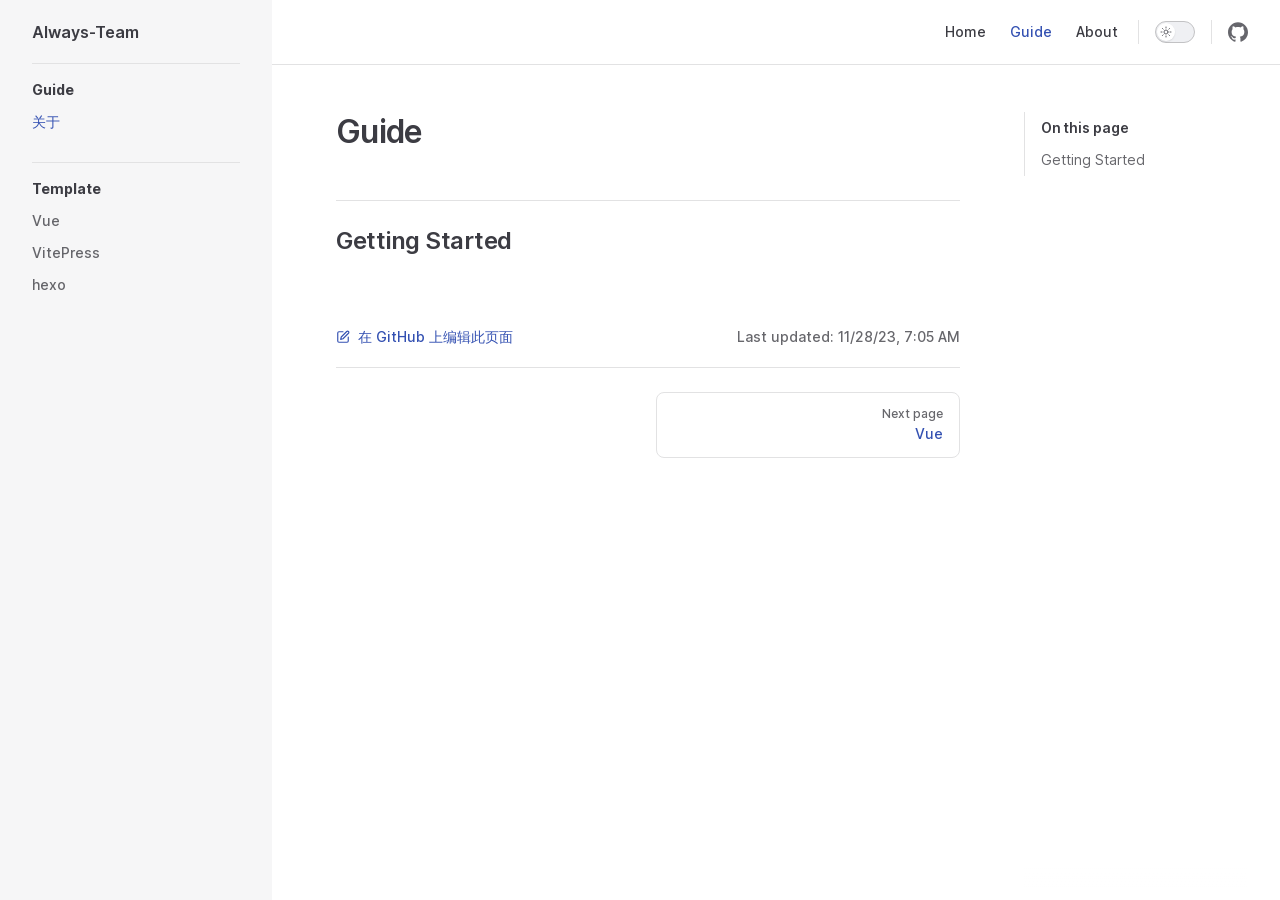
==== guide/index.html @ ba326d42 "Deploy to GitHub pages" ====
<!DOCTYPE html>
<html lang="zh-CN" dir="ltr">
  <head>
    <meta charset="utf-8">
    <meta name="viewport" content="width=device-width,initial-scale=1">
    <title>Guide | Always-Team</title>
    <meta name="description" content="Always-Team description">
    <meta name="generator" content="VitePress v1.0.0-rc.44">
    <link rel="preload stylesheet" href="/assets/style.GY7LoYjt.css" as="style">
    
    <script type="module" src="/assets/app.iBEdOZyK.js"></script>
    <link rel="preload" href="/assets/inter-roman-latin.bvIUbFQP.woff2" as="font" type="font/woff2" crossorigin="">
    <link rel="modulepreload" href="/assets/chunks/framework.UTeGReHk.js">
    <link rel="modulepreload" href="/assets/chunks/theme.dtdamm7W.js">
    <link rel="modulepreload" href="/assets/guide_index.md.kZVDVhXp.lean.js">
    <script id="check-dark-mode">(()=>{const e=localStorage.getItem("vitepress-theme-appearance")||"auto",a=window.matchMedia("(prefers-color-scheme: dark)").matches;(!e||e==="auto"?a:e==="dark")&&document.documentElement.classList.add("dark")})();</script>
    <script id="check-mac-os">document.documentElement.classList.toggle("mac",/Mac|iPhone|iPod|iPad/i.test(navigator.platform));</script>
  </head>
  <body>
    <div id="app"><div class="Layout" data-v-d8b57b2d><!--[--><!--]--><!--[--><span tabindex="-1" data-v-c8291ffa></span><a href="#VPContent" class="VPSkipLink visually-hidden" data-v-c8291ffa> Skip to content </a><!--]--><!----><header class="VPNav" data-v-d8b57b2d data-v-7ad780c2><div class="VPNavBar has-sidebar" data-v-7ad780c2 data-v-3efcd581><div class="wrapper" data-v-3efcd581><div class="container" data-v-3efcd581><div class="title" data-v-3efcd581><div class="VPNavBarTitle has-sidebar" data-v-3efcd581 data-v-0ad69264><a class="title" href="/" data-v-0ad69264><!--[--><!--]--><!----><span data-v-0ad69264>Always-Team</span><!--[--><!--]--></a></div></div><div class="content" data-v-3efcd581><div class="content-body" data-v-3efcd581><!--[--><!--]--><div class="VPNavBarSearch search" data-v-3efcd581><!----></div><nav aria-labelledby="main-nav-aria-label" class="VPNavBarMenu menu" data-v-3efcd581 data-v-f732b5d0><span id="main-nav-aria-label" class="visually-hidden" data-v-f732b5d0>Main Navigation</span><!--[--><!--[--><a class="VPLink link VPNavBarMenuLink" href="/" tabindex="0" data-v-f732b5d0 data-v-cb318fec><!--[--><span data-v-cb318fec>Home</span><!--]--></a><!--]--><!--[--><a class="VPLink link VPNavBarMenuLink active" href="/guide/" tabindex="0" data-v-f732b5d0 data-v-cb318fec><!--[--><span data-v-cb318fec>Guide</span><!--]--></a><!--]--><!--[--><a class="VPLink link VPNavBarMenuLink" href="/about" tabindex="0" data-v-f732b5d0 data-v-cb318fec><!--[--><span data-v-cb318fec>About</span><!--]--></a><!--]--><!--]--></nav><!----><div class="VPNavBarAppearance appearance" data-v-3efcd581 data-v-283b26e9><button class="VPSwitch VPSwitchAppearance" type="button" role="switch" title="Switch to dark theme" aria-checked="false" data-v-283b26e9 data-v-7df97737 data-v-b4ccac88><span class="check" data-v-b4ccac88><span class="icon" data-v-b4ccac88><!--[--><span class="vpi-sun sun" data-v-7df97737></span><span class="vpi-moon moon" data-v-7df97737></span><!--]--></span></span></button></div><div class="VPSocialLinks VPNavBarSocialLinks social-links" data-v-3efcd581 data-v-ef6192dc data-v-e71e869c><!--[--><a class="VPSocialLink no-icon" href="https://github.com/Always-Team" aria-label="github" target="_blank" rel="noopener" data-v-e71e869c data-v-358b6670><span class="vpi-social-github" /></a><!--]--></div><div class="VPFlyout VPNavBarExtra extra" data-v-3efcd581 data-v-8e87c032 data-v-af5898d3><button type="button" class="button" aria-haspopup="true" aria-expanded="false" aria-label="extra navigation" data-v-af5898d3><span class="vpi-more-horizontal icon" data-v-af5898d3></span></button><div class="menu" data-v-af5898d3><div class="VPMenu" data-v-af5898d3 data-v-e42ed9b3><!----><!--[--><!--[--><!----><div class="group" data-v-8e87c032><div class="item appearance" data-v-8e87c032><p class="label" data-v-8e87c032>Appearance</p><div class="appearance-action" data-v-8e87c032><button class="VPSwitch VPSwitchAppearance" type="button" role="switch" title="Switch to dark theme" aria-checked="false" data-v-8e87c032 data-v-7df97737 data-v-b4ccac88><span class="check" data-v-b4ccac88><span class="icon" data-v-b4ccac88><!--[--><span class="vpi-sun sun" data-v-7df97737></span><span class="vpi-moon moon" data-v-7df97737></span><!--]--></span></span></button></div></div></div><div class="group" data-v-8e87c032><div class="item social-links" data-v-8e87c032><div class="VPSocialLinks social-links-list" data-v-8e87c032 data-v-e71e869c><!--[--><a class="VPSocialLink no-icon" href="https://github.com/Always-Team" aria-label="github" target="_blank" rel="noopener" data-v-e71e869c data-v-358b6670><span class="vpi-social-github" /></a><!--]--></div></div></div><!--]--><!--]--></div></div></div><!--[--><!--]--><button type="button" class="VPNavBarHamburger hamburger" aria-label="mobile navigation" aria-expanded="false" aria-controls="VPNavScreen" data-v-3efcd581 data-v-6bee1efd><span class="container" data-v-6bee1efd><span class="top" data-v-6bee1efd></span><span class="middle" data-v-6bee1efd></span><span class="bottom" data-v-6bee1efd></span></span></button></div></div></div></div><div class="divider" data-v-3efcd581><div class="divider-line" data-v-3efcd581></div></div></div><!----></header><div class="VPLocalNav has-sidebar empty" data-v-d8b57b2d data-v-2488c25a><div class="container" data-v-2488c25a><button class="menu" aria-expanded="false" aria-controls="VPSidebarNav" data-v-2488c25a><span class="vpi-align-left menu-icon" data-v-2488c25a></span><span class="menu-text" data-v-2488c25a>Menu</span></button><div class="VPLocalNavOutlineDropdown" style="--vp-vh:0px;" data-v-2488c25a data-v-0b5c97a1><button data-v-0b5c97a1>Return to top</button><!----></div></div></div><aside class="VPSidebar" data-v-d8b57b2d data-v-4871f9f5><div class="curtain" data-v-4871f9f5></div><nav class="nav" id="VPSidebarNav" aria-labelledby="sidebar-aria-label" tabindex="-1" data-v-4871f9f5><span class="visually-hidden" id="sidebar-aria-label" data-v-4871f9f5> Sidebar Navigation </span><!--[--><!--]--><!--[--><div class="group" data-v-4871f9f5><section class="VPSidebarItem level-0 has-active" data-v-4871f9f5 data-v-12a5e56c><div class="item" role="button" tabindex="0" data-v-12a5e56c><div class="indicator" data-v-12a5e56c></div><h2 class="text" data-v-12a5e56c>Guide</h2><!----></div><div class="items" data-v-12a5e56c><!--[--><div class="VPSidebarItem level-1 is-link" data-v-12a5e56c data-v-12a5e56c><div class="item" data-v-12a5e56c><div class="indicator" data-v-12a5e56c></div><a class="VPLink link link" href="/guide/" data-v-12a5e56c><!--[--><p class="text" data-v-12a5e56c>关于</p><!--]--></a><!----></div><!----></div><!--]--></div></section></div><div class="group" data-v-4871f9f5><section class="VPSidebarItem level-0" data-v-4871f9f5 data-v-12a5e56c><div class="item" role="button" tabindex="0" data-v-12a5e56c><div class="indicator" data-v-12a5e56c></div><h2 class="text" data-v-12a5e56c>Template</h2><!----></div><div class="items" data-v-12a5e56c><!--[--><div class="VPSidebarItem level-1 is-link" data-v-12a5e56c data-v-12a5e56c><div class="item" data-v-12a5e56c><div class="indicator" data-v-12a5e56c></div><a class="VPLink link link" href="/guide/template/vue" data-v-12a5e56c><!--[--><p class="text" data-v-12a5e56c>Vue</p><!--]--></a><!----></div><!----></div><div class="VPSidebarItem level-1 is-link" data-v-12a5e56c data-v-12a5e56c><div class="item" data-v-12a5e56c><div class="indicator" data-v-12a5e56c></div><a class="VPLink link link" href="/guide/template/vitepress" data-v-12a5e56c><!--[--><p class="text" data-v-12a5e56c>VitePress</p><!--]--></a><!----></div><!----></div><div class="VPSidebarItem level-1 is-link" data-v-12a5e56c data-v-12a5e56c><div class="item" data-v-12a5e56c><div class="indicator" data-v-12a5e56c></div><a class="VPLink link link" href="/guide/template/hexo" data-v-12a5e56c><!--[--><p class="text" data-v-12a5e56c>hexo</p><!--]--></a><!----></div><!----></div><!--]--></div></section></div><!--]--><!--[--><!--]--></nav></aside><div class="VPContent has-sidebar" id="VPContent" data-v-d8b57b2d data-v-9a6c75ad><div class="VPDoc has-sidebar has-aside" data-v-9a6c75ad data-v-e6f2a212><!--[--><!--]--><div class="container" data-v-e6f2a212><div class="aside" data-v-e6f2a212><div class="aside-curtain" data-v-e6f2a212></div><div class="aside-container" data-v-e6f2a212><div class="aside-content" data-v-e6f2a212><div class="VPDocAside" data-v-e6f2a212 data-v-cb998dce><!--[--><!--]--><!--[--><!--]--><div class="VPDocAsideOutline" role="navigation" data-v-cb998dce data-v-6b52fe58><div class="content" data-v-6b52fe58><div class="outline-marker" data-v-6b52fe58></div><div class="outline-title" role="heading" aria-level="2" data-v-6b52fe58>On this page</div><nav aria-labelledby="doc-outline-aria-label" data-v-6b52fe58><span class="visually-hidden" id="doc-outline-aria-label" data-v-6b52fe58> Table of Contents for current page </span><ul class="VPDocOutlineItem root" data-v-6b52fe58 data-v-53c99d69><!--[--><!--]--></ul></nav></div></div><!--[--><!--]--><div class="spacer" data-v-cb998dce></div><!--[--><!--]--><!----><!--[--><!--]--><!--[--><!--]--></div></div></div></div><div class="content" data-v-e6f2a212><div class="content-container" data-v-e6f2a212><!--[--><!--]--><main class="main" data-v-e6f2a212><div style="position:relative;" class="vp-doc _guide_" data-v-e6f2a212><div><h1 id="guide" tabindex="-1">Guide <a class="header-anchor" href="#guide" aria-label="Permalink to &quot;Guide&quot;">​</a></h1><h2 id="getting-started" tabindex="-1">Getting Started <a class="header-anchor" href="#getting-started" aria-label="Permalink to &quot;Getting Started&quot;">​</a></h2></div></div></main><footer class="VPDocFooter" data-v-e6f2a212 data-v-b77f9094><!--[--><!--]--><div class="edit-info" data-v-b77f9094><div class="edit-link" data-v-b77f9094><a class="VPLink link vp-external-link-icon no-icon edit-link-button" href="https://github.com/Always-Team/always-team.github.io/blob/master/guide/index.md" target="_blank" rel="noreferrer" data-v-b77f9094><!--[--><span class="vpi-square-pen edit-link-icon" data-v-b77f9094></span> 在 GitHub 上编辑此页面<!--]--></a></div><div class="last-updated" data-v-b77f9094><p class="VPLastUpdated" data-v-b77f9094 data-v-19a7ae4e>Last updated: <time datetime="2023-11-28T07:05:27.000Z" data-v-19a7ae4e></time></p></div></div><nav class="prev-next" data-v-b77f9094><div class="pager" data-v-b77f9094><!----></div><div class="pager" data-v-b77f9094><a class="VPLink link pager-link next" href="/guide/template/vue" data-v-b77f9094><!--[--><span class="desc" data-v-b77f9094>Next page</span><span class="title" data-v-b77f9094>Vue</span><!--]--></a></div></nav></footer><!--[--><!--]--></div></div></div><!--[--><!--]--></div></div><footer class="VPFooter has-sidebar" data-v-d8b57b2d data-v-566314d4><div class="container" data-v-566314d4><p class="message" data-v-566314d4>Released under the MIT License.</p><p class="copyright" data-v-566314d4>Copyright © 2023-present Always-Team</p></div></footer><!--[--><!--]--></div></div>
    <script>window.__VP_HASH_MAP__=JSON.parse("{\"guide_index.md\":\"kZVDVhXp\",\"index.md\":\"dl7B1IEN\",\"guide_template_hexo.md\":\"X9JKMObg\",\"guide_template_vue.md\":\"7mXFeCer\",\"about.md\":\"XQ7CpinQ\",\"guide_template_vitepress.md\":\"tds6U_HI\",\"readme.md\":\"LZsOBwl0\"}");window.__VP_SITE_DATA__=JSON.parse("{\"lang\":\"zh-CN\",\"dir\":\"ltr\",\"title\":\"Always-Team\",\"description\":\"Always-Team description\",\"base\":\"/\",\"head\":[],\"router\":{\"prefetchLinks\":true},\"appearance\":true,\"themeConfig\":{\"nav\":[{\"text\":\"Home\",\"link\":\"/\"},{\"text\":\"Guide\",\"link\":\"/guide/\"},{\"text\":\"About\",\"link\":\"/about\"}],\"socialLinks\":[{\"icon\":\"github\",\"link\":\"https://github.com/Always-Team\"}],\"sidebar\":{\"/guide/\":[{\"text\":\"Guide\",\"items\":[{\"text\":\"关于\",\"link\":\"/guide/\"}]},{\"text\":\"Template\",\"items\":[{\"text\":\"Vue\",\"link\":\"/guide/template/vue\"},{\"text\":\"VitePress\",\"link\":\"/guide/template/vitepress\"},{\"text\":\"hexo\",\"link\":\"/guide/template/hexo\"}]}]},\"footer\":{\"message\":\"Released under the MIT License.\",\"copyright\":\"Copyright © 2023-present Always-Team\"},\"editLink\":{\"pattern\":\"https://github.com/Always-Team/always-team.github.io/blob/master/:path\",\"text\":\"在 GitHub 上编辑此页面\"}},\"locales\":{},\"scrollOffset\":134,\"cleanUrls\":true}");</script>
    
  </body>
</html>
---- assets/style.GY7LoYjt.css ----
@font-face{font-family:Inter var;font-weight:100 900;font-display:swap;font-style:normal;font-named-instance:"Regular";src:url(/assets/inter-roman-cyrillic.jIZ9REo5.woff2) format("woff2");unicode-range:U+0301,U+0400-045F,U+0490-0491,U+04B0-04B1,U+2116}@font-face{font-family:Inter var;font-weight:100 900;font-display:swap;font-style:normal;font-named-instance:"Regular";src:url(/assets/inter-roman-cyrillic-ext.8T9wMG5w.woff2) format("woff2");unicode-range:U+0460-052F,U+1C80-1C88,U+20B4,U+2DE0-2DFF,U+A640-A69F,U+FE2E-FE2F}@font-face{font-family:Inter var;font-weight:100 900;font-display:swap;font-style:normal;font-named-instance:"Regular";src:url(/assets/inter-roman-greek.Cb5wWeGA.woff2) format("woff2");unicode-range:U+0370-03FF}@font-face{font-family:Inter var;font-weight:100 900;font-display:swap;font-style:normal;font-named-instance:"Regular";src:url(/assets/inter-roman-greek-ext.9JiNzaSO.woff2) format("woff2");unicode-range:U+1F00-1FFF}@font-face{font-family:Inter var;font-weight:100 900;font-display:swap;font-style:normal;font-named-instance:"Regular";src:url(/assets/inter-roman-latin.bvIUbFQP.woff2) format("woff2");unicode-range:U+0000-00FF,U+0131,U+0152-0153,U+02BB-02BC,U+02C6,U+02DA,U+02DC,U+2000-206F,U+2074,U+20AC,U+2122,U+2191,U+2193,U+2212,U+2215,U+FEFF,U+FFFD}@font-face{font-family:Inter var;font-weight:100 900;font-display:swap;font-style:normal;font-named-instance:"Regular";src:url(/assets/inter-roman-latin-ext.GZWE-KO4.woff2) format("woff2");unicode-range:U+0100-024F,U+0259,U+1E00-1EFF,U+2020,U+20A0-20AB,U+20AD-20CF,U+2113,U+2C60-2C7F,U+A720-A7FF}@font-face{font-family:Inter var;font-weight:100 900;font-display:swap;font-style:normal;font-named-instance:"Regular";src:url(/assets/inter-roman-vietnamese.paY3CzEB.woff2) format("woff2");unicode-range:U+0102-0103,U+0110-0111,U+0128-0129,U+0168-0169,U+01A0-01A1,U+01AF-01B0,U+1EA0-1EF9,U+20AB}@font-face{font-family:Inter var;font-weight:100 900;font-display:swap;font-style:italic;font-named-instance:"Italic";src:url(/assets/inter-italic-cyrillic.-nLMcIwj.woff2) format("woff2");unicode-range:U+0301,U+0400-045F,U+0490-0491,U+04B0-04B1,U+2116}@font-face{font-family:Inter var;font-weight:100 900;font-display:swap;font-style:italic;font-named-instance:"Italic";src:url(/assets/inter-italic-cyrillic-ext.OVycGSDq.woff2) format("woff2");unicode-range:U+0460-052F,U+1C80-1C88,U+20B4,U+2DE0-2DFF,U+A640-A69F,U+FE2E-FE2F}@font-face{font-family:Inter var;font-weight:100 900;font-display:swap;font-style:italic;font-named-instance:"Italic";src:url(/assets/inter-italic-greek.PSfer2Kc.woff2) format("woff2");unicode-range:U+0370-03FF}@font-face{font-family:Inter var;font-weight:100 900;font-display:swap;font-style:italic;font-named-instance:"Italic";src:url(/assets/inter-italic-greek-ext.hznxWNZO.woff2) format("woff2");unicode-range:U+1F00-1FFF}@font-face{font-family:Inter var;font-weight:100 900;font-display:swap;font-style:italic;font-named-instance:"Italic";src:url(/assets/inter-italic-latin.27E69YJn.woff2) format("woff2");unicode-range:U+0000-00FF,U+0131,U+0152-0153,U+02BB-02BC,U+02C6,U+02DA,U+02DC,U+2000-206F,U+2074,U+20AC,U+2122,U+2191,U+2193,U+2212,U+2215,U+FEFF,U+FFFD}@font-face{font-family:Inter var;font-weight:100 900;font-display:swap;font-style:italic;font-named-instance:"Italic";src:url(/assets/inter-italic-latin-ext.RnFly65-.woff2) format("woff2");unicode-range:U+0100-024F,U+0259,U+1E00-1EFF,U+2020,U+20A0-20AB,U+20AD-20CF,U+2113,U+2C60-2C7F,U+A720-A7FF}@font-face{font-family:Inter var;font-weight:100 900;font-display:swap;font-style:italic;font-named-instance:"Italic";src:url(/assets/inter-italic-vietnamese.xzQHe1q1.woff2) format("woff2");unicode-range:U+0102-0103,U+0110-0111,U+0128-0129,U+0168-0169,U+01A0-01A1,U+01AF-01B0,U+1EA0-1EF9,U+20AB}@font-face{font-family:Chinese Quotes;src:local("PingFang SC Regular"),local("PingFang SC"),local("SimHei"),local("Source Han Sans SC");unicode-range:U+2018,U+2019,U+201C,U+201D}:root{--vp-c-white: #ffffff;--vp-c-black: #000000;--vp-c-neutral: var(--vp-c-black);--vp-c-neutral-inverse: var(--vp-c-white)}.dark{--vp-c-neutral: var(--vp-c-white);--vp-c-neutral-inverse: var(--vp-c-black)}:root{--vp-c-gray-1: #dddde3;--vp-c-gray-2: #e4e4e9;--vp-c-gray-3: #ebebef;--vp-c-gray-soft: rgba(142, 150, 170, .14);--vp-c-indigo-1: #3451b2;--vp-c-indigo-2: #3a5ccc;--vp-c-indigo-3: #5672cd;--vp-c-indigo-soft: rgba(100, 108, 255, .14);--vp-c-purple-1: #6f42c1;--vp-c-purple-2: #7e4cc9;--vp-c-purple-3: #8e5cd9;--vp-c-purple-soft: rgba(159, 122, 234, .14);--vp-c-green-1: #18794e;--vp-c-green-2: #299764;--vp-c-green-3: #30a46c;--vp-c-green-soft: rgba(16, 185, 129, .14);--vp-c-yellow-1: #915930;--vp-c-yellow-2: #946300;--vp-c-yellow-3: #9f6a00;--vp-c-yellow-soft: rgba(234, 179, 8, .14);--vp-c-red-1: #b8272c;--vp-c-red-2: #d5393e;--vp-c-red-3: #e0575b;--vp-c-red-soft: rgba(244, 63, 94, .14);--vp-c-sponsor: #db2777}.dark{--vp-c-gray-1: #515c67;--vp-c-gray-2: #414853;--vp-c-gray-3: #32363f;--vp-c-gray-soft: rgba(101, 117, 133, .16);--vp-c-indigo-1: #a8b1ff;--vp-c-indigo-2: #5c73e7;--vp-c-indigo-3: #3e63dd;--vp-c-indigo-soft: rgba(100, 108, 255, .16);--vp-c-purple-1: #c8abfa;--vp-c-purple-2: #a879e6;--vp-c-purple-3: #8e5cd9;--vp-c-purple-soft: rgba(159, 122, 234, .16);--vp-c-green-1: #3dd68c;--vp-c-green-2: #30a46c;--vp-c-green-3: #298459;--vp-c-green-soft: rgba(16, 185, 129, .16);--vp-c-yellow-1: #f9b44e;--vp-c-yellow-2: #da8b17;--vp-c-yellow-3: #a46a0a;--vp-c-yellow-soft: rgba(234, 179, 8, .16);--vp-c-red-1: #f66f81;--vp-c-red-2: #f14158;--vp-c-red-3: #b62a3c;--vp-c-red-soft: rgba(244, 63, 94, .16)}:root{--vp-c-bg: #ffffff;--vp-c-bg-alt: #f6f6f7;--vp-c-bg-elv: #ffffff;--vp-c-bg-soft: #f6f6f7}.dark{--vp-c-bg: #1b1b1f;--vp-c-bg-alt: #161618;--vp-c-bg-elv: #202127;--vp-c-bg-soft: #202127}:root{--vp-c-border: #c2c2c4;--vp-c-divider: #e2e2e3;--vp-c-gutter: #e2e2e3}.dark{--vp-c-border: #3c3f44;--vp-c-divider: #2e2e32;--vp-c-gutter: #000000}:root{--vp-c-text-1: rgba(60, 60, 67);--vp-c-text-2: rgba(60, 60, 67, .78);--vp-c-text-3: rgba(60, 60, 67, .56)}.dark{--vp-c-text-1: rgba(255, 255, 245, .86);--vp-c-text-2: rgba(235, 235, 245, .6);--vp-c-text-3: rgba(235, 235, 245, .38)}:root{--vp-c-default-1: var(--vp-c-gray-1);--vp-c-default-2: var(--vp-c-gray-2);--vp-c-default-3: var(--vp-c-gray-3);--vp-c-default-soft: var(--vp-c-gray-soft);--vp-c-brand-1: var(--vp-c-indigo-1);--vp-c-brand-2: var(--vp-c-indigo-2);--vp-c-brand-3: var(--vp-c-indigo-3);--vp-c-brand-soft: var(--vp-c-indigo-soft);--vp-c-brand: var(--vp-c-brand-1);--vp-c-tip-1: var(--vp-c-brand-1);--vp-c-tip-2: var(--vp-c-brand-2);--vp-c-tip-3: var(--vp-c-brand-3);--vp-c-tip-soft: var(--vp-c-brand-soft);--vp-c-note-1: var(--vp-c-brand-1);--vp-c-note-2: var(--vp-c-brand-2);--vp-c-note-3: var(--vp-c-brand-3);--vp-c-note-soft: var(--vp-c-brand-soft);--vp-c-success-1: var(--vp-c-green-1);--vp-c-success-2: var(--vp-c-green-2);--vp-c-success-3: var(--vp-c-green-3);--vp-c-success-soft: var(--vp-c-green-soft);--vp-c-important-1: var(--vp-c-purple-1);--vp-c-important-2: var(--vp-c-purple-2);--vp-c-important-3: var(--vp-c-purple-3);--vp-c-important-soft: var(--vp-c-purple-soft);--vp-c-warning-1: var(--vp-c-yellow-1);--vp-c-warning-2: var(--vp-c-yellow-2);--vp-c-warning-3: var(--vp-c-yellow-3);--vp-c-warning-soft: var(--vp-c-yellow-soft);--vp-c-danger-1: var(--vp-c-red-1);--vp-c-danger-2: var(--vp-c-red-2);--vp-c-danger-3: var(--vp-c-red-3);--vp-c-danger-soft: var(--vp-c-red-soft);--vp-c-caution-1: var(--vp-c-red-1);--vp-c-caution-2: var(--vp-c-red-2);--vp-c-caution-3: var(--vp-c-red-3);--vp-c-caution-soft: var(--vp-c-red-soft)}:root{--vp-font-family-base: "Chinese Quotes", "Inter var", "Inter", ui-sans-serif, system-ui, -apple-system, BlinkMacSystemFont, "Segoe UI", Roboto, "Helvetica Neue", Helvetica, Arial, "Noto Sans", sans-serif, "Apple Color Emoji", "Segoe UI Emoji", "Segoe UI Symbol", "Noto Color Emoji";--vp-font-family-mono: ui-monospace, SFMono-Regular, "SF Mono", Menlo, Monaco, Consolas, "Liberation Mono", "Courier New", monospace}:root{--vp-shadow-1: 0 1px 2px rgba(0, 0, 0, .04), 0 1px 2px rgba(0, 0, 0, .06);--vp-shadow-2: 0 3px 12px rgba(0, 0, 0, .07), 0 1px 4px rgba(0, 0, 0, .07);--vp-shadow-3: 0 12px 32px rgba(0, 0, 0, .1), 0 2px 6px rgba(0, 0, 0, .08);--vp-shadow-4: 0 14px 44px rgba(0, 0, 0, .12), 0 3px 9px rgba(0, 0, 0, .12);--vp-shadow-5: 0 18px 56px rgba(0, 0, 0, .16), 0 4px 12px rgba(0, 0, 0, .16)}:root{--vp-z-index-footer: 10;--vp-z-index-local-nav: 20;--vp-z-index-nav: 30;--vp-z-index-layout-top: 40;--vp-z-index-backdrop: 50;--vp-z-index-sidebar: 60}@media (min-width: 960px){:root{--vp-z-index-sidebar: 25}}:root{--vp-layout-max-width: 1440px}:root{--vp-header-anchor-symbol: "#"}:root{--vp-code-line-height: 1.7;--vp-code-font-size: .875em;--vp-code-color: var(--vp-c-brand-1);--vp-code-link-color: var(--vp-c-brand-1);--vp-code-link-hover-color: var(--vp-c-brand-2);--vp-code-bg: var(--vp-c-default-soft);--vp-code-block-color: var(--vp-c-text-2);--vp-code-block-bg: var(--vp-c-bg-alt);--vp-code-block-divider-color: var(--vp-c-gutter);--vp-code-lang-color: var(--vp-c-text-3);--vp-code-line-highlight-color: var(--vp-c-default-soft);--vp-code-line-number-color: var(--vp-c-text-3);--vp-code-line-diff-add-color: var(--vp-c-success-soft);--vp-code-line-diff-add-symbol-color: var(--vp-c-success-1);--vp-code-line-diff-remove-color: var(--vp-c-danger-soft);--vp-code-line-diff-remove-symbol-color: var(--vp-c-danger-1);--vp-code-line-warning-color: var(--vp-c-warning-soft);--vp-code-line-error-color: var(--vp-c-danger-soft);--vp-code-copy-code-border-color: var(--vp-c-divider);--vp-code-copy-code-bg: var(--vp-c-bg-soft);--vp-code-copy-code-hover-border-color: var(--vp-c-divider);--vp-code-copy-code-hover-bg: var(--vp-c-bg);--vp-code-copy-code-active-text: var(--vp-c-text-2);--vp-code-copy-copied-text-content: "Copied";--vp-code-tab-divider: var(--vp-code-block-divider-color);--vp-code-tab-text-color: var(--vp-c-text-2);--vp-code-tab-bg: var(--vp-code-block-bg);--vp-code-tab-hover-text-color: var(--vp-c-text-1);--vp-code-tab-active-text-color: var(--vp-c-text-1);--vp-code-tab-active-bar-color: var(--vp-c-brand-1)}:root{--vp-button-brand-border: transparent;--vp-button-brand-text: var(--vp-c-white);--vp-button-brand-bg: var(--vp-c-brand-3);--vp-button-brand-hover-border: transparent;--vp-button-brand-hover-text: var(--vp-c-white);--vp-button-brand-hover-bg: var(--vp-c-brand-2);--vp-button-brand-active-border: transparent;--vp-button-brand-active-text: var(--vp-c-white);--vp-button-brand-active-bg: var(--vp-c-brand-1);--vp-button-alt-border: transparent;--vp-button-alt-text: var(--vp-c-text-1);--vp-button-alt-bg: var(--vp-c-default-3);--vp-button-alt-hover-border: transparent;--vp-button-alt-hover-text: var(--vp-c-text-1);--vp-button-alt-hover-bg: var(--vp-c-default-2);--vp-button-alt-active-border: transparent;--vp-button-alt-active-text: var(--vp-c-text-1);--vp-button-alt-active-bg: var(--vp-c-default-1);--vp-button-sponsor-border: var(--vp-c-text-2);--vp-button-sponsor-text: var(--vp-c-text-2);--vp-button-sponsor-bg: transparent;--vp-button-sponsor-hover-border: var(--vp-c-sponsor);--vp-button-sponsor-hover-text: var(--vp-c-sponsor);--vp-button-sponsor-hover-bg: transparent;--vp-button-sponsor-active-border: var(--vp-c-sponsor);--vp-button-sponsor-active-text: var(--vp-c-sponsor);--vp-button-sponsor-active-bg: transparent}:root{--vp-custom-block-font-size: 14px;--vp-custom-block-code-font-size: 13px;--vp-custom-block-info-border: transparent;--vp-custom-block-info-text: var(--vp-c-text-1);--vp-custom-block-info-bg: var(--vp-c-default-soft);--vp-custom-block-info-code-bg: var(--vp-c-default-soft);--vp-custom-block-note-border: transparent;--vp-custom-block-note-text: var(--vp-c-text-1);--vp-custom-block-note-bg: var(--vp-c-default-soft);--vp-custom-block-note-code-bg: var(--vp-c-default-soft);--vp-custom-block-tip-border: transparent;--vp-custom-block-tip-text: var(--vp-c-text-1);--vp-custom-block-tip-bg: var(--vp-c-tip-soft);--vp-custom-block-tip-code-bg: var(--vp-c-tip-soft);--vp-custom-block-important-border: transparent;--vp-custom-block-important-text: var(--vp-c-text-1);--vp-custom-block-important-bg: var(--vp-c-important-soft);--vp-custom-block-important-code-bg: var(--vp-c-important-soft);--vp-custom-block-warning-border: transparent;--vp-custom-block-warning-text: var(--vp-c-text-1);--vp-custom-block-warning-bg: var(--vp-c-warning-soft);--vp-custom-block-warning-code-bg: var(--vp-c-warning-soft);--vp-custom-block-danger-border: transparent;--vp-custom-block-danger-text: var(--vp-c-text-1);--vp-custom-block-danger-bg: var(--vp-c-danger-soft);--vp-custom-block-danger-code-bg: var(--vp-c-danger-soft);--vp-custom-block-caution-border: transparent;--vp-custom-block-caution-text: var(--vp-c-text-1);--vp-custom-block-caution-bg: var(--vp-c-caution-soft);--vp-custom-block-caution-code-bg: var(--vp-c-caution-soft);--vp-custom-block-details-border: var(--vp-custom-block-info-border);--vp-custom-block-details-text: var(--vp-custom-block-info-text);--vp-custom-block-details-bg: var(--vp-custom-block-info-bg);--vp-custom-block-details-code-bg: var(--vp-custom-block-info-code-bg)}:root{--vp-input-border-color: var(--vp-c-border);--vp-input-bg-color: var(--vp-c-bg-alt);--vp-input-switch-bg-color: var(--vp-c-default-soft)}:root{--vp-nav-height: 64px;--vp-nav-bg-color: var(--vp-c-bg);--vp-nav-screen-bg-color: var(--vp-c-bg);--vp-nav-logo-height: 24px}.hide-nav{--vp-nav-height: 0px}.hide-nav .VPSidebar{--vp-nav-height: 22px}:root{--vp-local-nav-bg-color: var(--vp-c-bg)}:root{--vp-sidebar-width: 272px;--vp-sidebar-bg-color: var(--vp-c-bg-alt)}:root{--vp-backdrop-bg-color: rgba(0, 0, 0, .6)}:root{--vp-home-hero-name-color: var(--vp-c-brand-1);--vp-home-hero-name-background: transparent;--vp-home-hero-image-background-image: none;--vp-home-hero-image-filter: none}:root{--vp-badge-info-border: transparent;--vp-badge-info-text: var(--vp-c-text-2);--vp-badge-info-bg: var(--vp-c-default-soft);--vp-badge-tip-border: transparent;--vp-badge-tip-text: var(--vp-c-tip-1);--vp-badge-tip-bg: var(--vp-c-tip-soft);--vp-badge-warning-border: transparent;--vp-badge-warning-text: var(--vp-c-warning-1);--vp-badge-warning-bg: var(--vp-c-warning-soft);--vp-badge-danger-border: transparent;--vp-badge-danger-text: var(--vp-c-danger-1);--vp-badge-danger-bg: var(--vp-c-danger-soft)}:root{--vp-carbon-ads-text-color: var(--vp-c-text-1);--vp-carbon-ads-poweredby-color: var(--vp-c-text-2);--vp-carbon-ads-bg-color: var(--vp-c-bg-soft);--vp-carbon-ads-hover-text-color: var(--vp-c-brand-1);--vp-carbon-ads-hover-poweredby-color: var(--vp-c-text-1)}:root{--vp-local-search-bg: var(--vp-c-bg);--vp-local-search-result-bg: var(--vp-c-bg);--vp-local-search-result-border: var(--vp-c-divider);--vp-local-search-result-selected-bg: var(--vp-c-bg);--vp-local-search-result-selected-border: var(--vp-c-brand-1);--vp-local-search-highlight-bg: var(--vp-c-brand-1);--vp-local-search-highlight-text: var(--vp-c-neutral-inverse)}@media (prefers-reduced-motion: reduce){*,:before,:after{animation-delay:-1ms!important;animation-duration:1ms!important;animation-iteration-count:1!important;background-attachment:initial!important;scroll-behavior:auto!important;transition-duration:0s!important;transition-delay:0s!important}}*,:before,:after{box-sizing:border-box}html{line-height:1.4;font-size:16px;-webkit-text-size-adjust:100%}html.dark{color-scheme:dark}body{margin:0;width:100%;min-width:320px;min-height:100vh;line-height:24px;font-family:var(--vp-font-family-base);font-size:16px;font-weight:400;color:var(--vp-c-text-1);background-color:var(--vp-c-bg);font-synthesis:style;text-rendering:optimizeLegibility;-webkit-font-smoothing:antialiased;-moz-osx-font-smoothing:grayscale}main{display:block}h1,h2,h3,h4,h5,h6{margin:0;line-height:24px;font-size:16px;font-weight:400}p{margin:0}strong,b{font-weight:600}a,area,button,[role=button],input,label,select,summary,textarea{touch-action:manipulation}a{color:inherit;text-decoration:inherit}ol,ul{list-style:none;margin:0;padding:0}blockquote{margin:0}pre,code,kbd,samp{font-family:var(--vp-font-family-mono)}img,svg,video,canvas,audio,iframe,embed,object{display:block}figure{margin:0}img,video{max-width:100%;height:auto}button,input,optgroup,select,textarea{border:0;padding:0;line-height:inherit;color:inherit}button{padding:0;font-family:inherit;background-color:transparent;background-image:none}button:enabled,[role=button]:enabled{cursor:pointer}button:focus,button:focus-visible{outline:1px dotted;outline:4px auto -webkit-focus-ring-color}button:focus:not(:focus-visible){outline:none!important}input:focus,textarea:focus,select:focus{outline:none}table{border-collapse:collapse}input{background-color:transparent}input:-ms-input-placeholder,textarea:-ms-input-placeholder{color:var(--vp-c-text-3)}input::-ms-input-placeholder,textarea::-ms-input-placeholder{color:var(--vp-c-text-3)}input::placeholder,textarea::placeholder{color:var(--vp-c-text-3)}input::-webkit-outer-spin-button,input::-webkit-inner-spin-button{-webkit-appearance:none;margin:0}input[type=number]{-moz-appearance:textfield}textarea{resize:vertical}select{-webkit-appearance:none}fieldset{margin:0;padding:0}h1,h2,h3,h4,h5,h6,li,p{overflow-wrap:break-word}vite-error-overlay{z-index:9999}mjx-container{display:inline-block;margin:auto 2px -2px}mjx-container>svg{display:inline-block;margin:auto}[class^=vpi-],[class*=" vpi-"],.vp-icon{width:1em;height:1em}[class^=vpi-].bg,[class*=" vpi-"].bg,.vp-icon.bg{background-size:100% 100%;background-color:transparent}[class^=vpi-]:not(.bg),[class*=" vpi-"]:not(.bg),.vp-icon:not(.bg){-webkit-mask:var(--icon) no-repeat;mask:var(--icon) no-repeat;-webkit-mask-size:100% 100%;mask-size:100% 100%;background-color:currentColor;color:inherit}.vpi-align-left{--icon: url("data:image/svg+xml,%3Csvg xmlns='http://www.w3.org/2000/svg' fill='none' stroke='currentColor' stroke-linecap='round' stroke-linejoin='round' stroke-width='2' viewBox='0 0 24 24'%3E%3Cpath d='M21 6H3M15 12H3M17 18H3'/%3E%3C/svg%3E")}.vpi-arrow-right,.vpi-arrow-down,.vpi-arrow-left,.vpi-arrow-up{--icon: url("data:image/svg+xml,%3Csvg xmlns='http://www.w3.org/2000/svg' fill='none' stroke='currentColor' stroke-linecap='round' stroke-linejoin='round' stroke-width='2' viewBox='0 0 24 24'%3E%3Cpath d='M5 12h14M12 5l7 7-7 7'/%3E%3C/svg%3E")}.vpi-chevron-right,.vpi-chevron-down,.vpi-chevron-left,.vpi-chevron-up{--icon: url("data:image/svg+xml,%3Csvg xmlns='http://www.w3.org/2000/svg' fill='none' stroke='currentColor' stroke-linecap='round' stroke-linejoin='round' stroke-width='2' viewBox='0 0 24 24'%3E%3Cpath d='m9 18 6-6-6-6'/%3E%3C/svg%3E")}.vpi-chevron-down,.vpi-arrow-down{transform:rotate(90deg)}.vpi-chevron-left,.vpi-arrow-left{transform:rotate(180deg)}.vpi-chevron-up,.vpi-arrow-up{transform:rotate(-90deg)}.vpi-square-pen{--icon: url("data:image/svg+xml,%3Csvg xmlns='http://www.w3.org/2000/svg' fill='none' stroke='currentColor' stroke-linecap='round' stroke-linejoin='round' stroke-width='2' viewBox='0 0 24 24'%3E%3Cpath d='M12 3H5a2 2 0 0 0-2 2v14a2 2 0 0 0 2 2h14a2 2 0 0 0 2-2v-7'/%3E%3Cpath d='M18.375 2.625a2.121 2.121 0 1 1 3 3L12 15l-4 1 1-4Z'/%3E%3C/svg%3E")}.vpi-plus{--icon: url("data:image/svg+xml,%3Csvg xmlns='http://www.w3.org/2000/svg' fill='none' stroke='currentColor' stroke-linecap='round' stroke-linejoin='round' stroke-width='2' viewBox='0 0 24 24'%3E%3Cpath d='M5 12h14M12 5v14'/%3E%3C/svg%3E")}.vpi-sun{--icon: url("data:image/svg+xml,%3Csvg xmlns='http://www.w3.org/2000/svg' fill='none' stroke='currentColor' stroke-linecap='round' stroke-linejoin='round' stroke-width='2' viewBox='0 0 24 24'%3E%3Ccircle cx='12' cy='12' r='4'/%3E%3Cpath d='M12 2v2M12 20v2M4.93 4.93l1.41 1.41M17.66 17.66l1.41 1.41M2 12h2M20 12h2M6.34 17.66l-1.41 1.41M19.07 4.93l-1.41 1.41'/%3E%3C/svg%3E")}.vpi-moon{--icon: url("data:image/svg+xml,%3Csvg xmlns='http://www.w3.org/2000/svg' fill='none' stroke='currentColor' stroke-linecap='round' stroke-linejoin='round' stroke-width='2' viewBox='0 0 24 24'%3E%3Cpath d='M12 3a6 6 0 0 0 9 9 9 9 0 1 1-9-9Z'/%3E%3C/svg%3E")}.vpi-more-horizontal{--icon: url("data:image/svg+xml,%3Csvg xmlns='http://www.w3.org/2000/svg' fill='none' stroke='currentColor' stroke-linecap='round' stroke-linejoin='round' stroke-width='2' viewBox='0 0 24 24'%3E%3Ccircle cx='12' cy='12' r='1'/%3E%3Ccircle cx='19' cy='12' r='1'/%3E%3Ccircle cx='5' cy='12' r='1'/%3E%3C/svg%3E")}.vpi-languages{--icon: url("data:image/svg+xml,%3Csvg xmlns='http://www.w3.org/2000/svg' fill='none' stroke='currentColor' stroke-linecap='round' stroke-linejoin='round' stroke-width='2' viewBox='0 0 24 24'%3E%3Cpath d='m5 8 6 6M4 14l6-6 2-3M2 5h12M7 2h1M22 22l-5-10-5 10M14 18h6'/%3E%3C/svg%3E")}.vpi-heart{--icon: url("data:image/svg+xml,%3Csvg xmlns='http://www.w3.org/2000/svg' fill='none' stroke='currentColor' stroke-linecap='round' stroke-linejoin='round' stroke-width='2' viewBox='0 0 24 24'%3E%3Cpath d='M19 14c1.49-1.46 3-3.21 3-5.5A5.5 5.5 0 0 0 16.5 3c-1.76 0-3 .5-4.5 2-1.5-1.5-2.74-2-4.5-2A5.5 5.5 0 0 0 2 8.5c0 2.3 1.5 4.05 3 5.5l7 7Z'/%3E%3C/svg%3E")}.vpi-search{--icon: url("data:image/svg+xml,%3Csvg xmlns='http://www.w3.org/2000/svg' fill='none' stroke='currentColor' stroke-linecap='round' stroke-linejoin='round' stroke-width='2' viewBox='0 0 24 24'%3E%3Ccircle cx='11' cy='11' r='8'/%3E%3Cpath d='m21 21-4.3-4.3'/%3E%3C/svg%3E")}.vpi-layout-list{--icon: url("data:image/svg+xml,%3Csvg xmlns='http://www.w3.org/2000/svg' fill='none' stroke='currentColor' stroke-linecap='round' stroke-linejoin='round' stroke-width='2' viewBox='0 0 24 24'%3E%3Crect width='7' height='7' x='3' y='3' rx='1'/%3E%3Crect width='7' height='7' x='3' y='14' rx='1'/%3E%3Cpath d='M14 4h7M14 9h7M14 15h7M14 20h7'/%3E%3C/svg%3E")}.vpi-delete{--icon: url("data:image/svg+xml,%3Csvg xmlns='http://www.w3.org/2000/svg' fill='none' stroke='currentColor' stroke-linecap='round' stroke-linejoin='round' stroke-width='2' viewBox='0 0 24 24'%3E%3Cpath d='M20 5H9l-7 7 7 7h11a2 2 0 0 0 2-2V7a2 2 0 0 0-2-2ZM18 9l-6 6M12 9l6 6'/%3E%3C/svg%3E")}.vpi-corner-down-left{--icon: url("data:image/svg+xml,%3Csvg xmlns='http://www.w3.org/2000/svg' fill='none' stroke='currentColor' stroke-linecap='round' stroke-linejoin='round' stroke-width='2' viewBox='0 0 24 24'%3E%3Cpath d='m9 10-5 5 5 5'/%3E%3Cpath d='M20 4v7a4 4 0 0 1-4 4H4'/%3E%3C/svg%3E")}:root{--vp-icon-copy: url("data:image/svg+xml,%3Csvg xmlns='http://www.w3.org/2000/svg' fill='none' stroke='rgba(128,128,128,1)' stroke-linecap='round' stroke-linejoin='round' stroke-width='2' viewBox='0 0 24 24'%3E%3Crect width='8' height='4' x='8' y='2' rx='1' ry='1'/%3E%3Cpath d='M16 4h2a2 2 0 0 1 2 2v14a2 2 0 0 1-2 2H6a2 2 0 0 1-2-2V6a2 2 0 0 1 2-2h2'/%3E%3C/svg%3E");--vp-icon-copied: url("data:image/svg+xml,%3Csvg xmlns='http://www.w3.org/2000/svg' fill='none' stroke='rgba(128,128,128,1)' stroke-linecap='round' stroke-linejoin='round' stroke-width='2' viewBox='0 0 24 24'%3E%3Crect width='8' height='4' x='8' y='2' rx='1' ry='1'/%3E%3Cpath d='M16 4h2a2 2 0 0 1 2 2v14a2 2 0 0 1-2 2H6a2 2 0 0 1-2-2V6a2 2 0 0 1 2-2h2'/%3E%3Cpath d='m9 14 2 2 4-4'/%3E%3C/svg%3E")}.vpi-social-discord{--icon: url("data:image/svg+xml,%3Csvg xmlns='http://www.w3.org/2000/svg' viewBox='0 0 24 24'%3E%3Cpath d='M20.317 4.37a19.791 19.791 0 0 0-4.885-1.515.074.074 0 0 0-.079.037c-.21.375-.444.864-.608 1.25a18.27 18.27 0 0 0-5.487 0 12.64 12.64 0 0 0-.617-1.25.077.077 0 0 0-.079-.037A19.736 19.736 0 0 0 3.677 4.37a.07.07 0 0 0-.032.027C.533 9.046-.32 13.58.099 18.057a.082.082 0 0 0 .031.057 19.9 19.9 0 0 0 5.993 3.03.078.078 0 0 0 .084-.028c.462-.63.874-1.295 1.226-1.994a.076.076 0 0 0-.041-.106 13.107 13.107 0 0 1-1.872-.892.077.077 0 0 1-.008-.128 10.2 10.2 0 0 0 .372-.292.074.074 0 0 1 .077-.01c3.928 1.793 8.18 1.793 12.062 0a.074.074 0 0 1 .078.01c.12.098.246.198.373.292a.077.077 0 0 1-.006.127 12.299 12.299 0 0 1-1.873.892.077.077 0 0 0-.041.107c.36.698.772 1.362 1.225 1.993a.076.076 0 0 0 .084.028 19.839 19.839 0 0 0 6.002-3.03.077.077 0 0 0 .032-.054c.5-5.177-.838-9.674-3.549-13.66a.061.061 0 0 0-.031-.03zM8.02 15.33c-1.183 0-2.157-1.085-2.157-2.419 0-1.333.956-2.419 2.157-2.419 1.21 0 2.176 1.096 2.157 2.42 0 1.333-.956 2.418-2.157 2.418zm7.975 0c-1.183 0-2.157-1.085-2.157-2.419 0-1.333.955-2.419 2.157-2.419 1.21 0 2.176 1.096 2.157 2.42 0 1.333-.946 2.418-2.157 2.418Z'/%3E%3C/svg%3E")}.vpi-social-facebook{--icon: url("data:image/svg+xml,%3Csvg xmlns='http://www.w3.org/2000/svg' viewBox='0 0 24 24'%3E%3Cpath d='M9.101 23.691v-7.98H6.627v-3.667h2.474v-1.58c0-4.085 1.848-5.978 5.858-5.978.401 0 .955.042 1.468.103a8.68 8.68 0 0 1 1.141.195v3.325a8.623 8.623 0 0 0-.653-.036 26.805 26.805 0 0 0-.733-.009c-.707 0-1.259.096-1.675.309a1.686 1.686 0 0 0-.679.622c-.258.42-.374.995-.374 1.752v1.297h3.919l-.386 2.103-.287 1.564h-3.246v8.245C19.396 23.238 24 18.179 24 12.044c0-6.627-5.373-12-12-12s-12 5.373-12 12c0 5.628 3.874 10.35 9.101 11.647Z'/%3E%3C/svg%3E")}.vpi-social-github{--icon: url("data:image/svg+xml,%3Csvg xmlns='http://www.w3.org/2000/svg' viewBox='0 0 24 24'%3E%3Cpath d='M12 .297c-6.63 0-12 5.373-12 12 0 5.303 3.438 9.8 8.205 11.385.6.113.82-.258.82-.577 0-.285-.01-1.04-.015-2.04-3.338.724-4.042-1.61-4.042-1.61C4.422 18.07 3.633 17.7 3.633 17.7c-1.087-.744.084-.729.084-.729 1.205.084 1.838 1.236 1.838 1.236 1.07 1.835 2.809 1.305 3.495.998.108-.776.417-1.305.76-1.605-2.665-.3-5.466-1.332-5.466-5.93 0-1.31.465-2.38 1.235-3.22-.135-.303-.54-1.523.105-3.176 0 0 1.005-.322 3.3 1.23.96-.267 1.98-.399 3-.405 1.02.006 2.04.138 3 .405 2.28-1.552 3.285-1.23 3.285-1.23.645 1.653.24 2.873.12 3.176.765.84 1.23 1.91 1.23 3.22 0 4.61-2.805 5.625-5.475 5.92.42.36.81 1.096.81 2.22 0 1.606-.015 2.896-.015 3.286 0 .315.21.69.825.57C20.565 22.092 24 17.592 24 12.297c0-6.627-5.373-12-12-12'/%3E%3C/svg%3E")}.vpi-social-instagram{--icon: url("data:image/svg+xml,%3Csvg xmlns='http://www.w3.org/2000/svg' viewBox='0 0 24 24'%3E%3Cpath d='M7.03.084c-1.277.06-2.149.264-2.91.563a5.874 5.874 0 0 0-2.124 1.388 5.878 5.878 0 0 0-1.38 2.127C.321 4.926.12 5.8.064 7.076.008 8.354-.005 8.764.001 12.023c.007 3.259.021 3.667.083 4.947.061 1.277.264 2.149.563 2.911.308.789.72 1.457 1.388 2.123a5.872 5.872 0 0 0 2.129 1.38c.763.295 1.636.496 2.913.552 1.278.056 1.689.069 4.947.063 3.257-.007 3.668-.021 4.947-.082 1.28-.06 2.147-.265 2.91-.563a5.881 5.881 0 0 0 2.123-1.388 5.881 5.881 0 0 0 1.38-2.129c.295-.763.496-1.636.551-2.912.056-1.28.07-1.69.063-4.948-.006-3.258-.02-3.667-.081-4.947-.06-1.28-.264-2.148-.564-2.911a5.892 5.892 0 0 0-1.387-2.123 5.857 5.857 0 0 0-2.128-1.38C19.074.322 18.202.12 16.924.066 15.647.009 15.236-.006 11.977 0 8.718.008 8.31.021 7.03.084m.14 21.693c-1.17-.05-1.805-.245-2.228-.408a3.736 3.736 0 0 1-1.382-.895 3.695 3.695 0 0 1-.9-1.378c-.165-.423-.363-1.058-.417-2.228-.06-1.264-.072-1.644-.08-4.848-.006-3.204.006-3.583.061-4.848.05-1.169.246-1.805.408-2.228.216-.561.477-.96.895-1.382a3.705 3.705 0 0 1 1.379-.9c.423-.165 1.057-.361 2.227-.417 1.265-.06 1.644-.072 4.848-.08 3.203-.006 3.583.006 4.85.062 1.168.05 1.804.244 2.227.408.56.216.96.475 1.382.895.421.42.681.817.9 1.378.165.422.362 1.056.417 2.227.06 1.265.074 1.645.08 4.848.005 3.203-.006 3.583-.061 4.848-.051 1.17-.245 1.805-.408 2.23-.216.56-.477.96-.896 1.38a3.705 3.705 0 0 1-1.378.9c-.422.165-1.058.362-2.226.418-1.266.06-1.645.072-4.85.079-3.204.007-3.582-.006-4.848-.06m9.783-16.192a1.44 1.44 0 1 0 1.437-1.442 1.44 1.44 0 0 0-1.437 1.442M5.839 12.012a6.161 6.161 0 1 0 12.323-.024 6.162 6.162 0 0 0-12.323.024M8 12.008A4 4 0 1 1 12.008 16 4 4 0 0 1 8 12.008'/%3E%3C/svg%3E")}.vpi-social-linkedin{--icon: url("data:image/svg+xml,%3Csvg xmlns='http://www.w3.org/2000/svg' viewBox='0 0 24 24'%3E%3Cpath d='M20.447 20.452h-3.554v-5.569c0-1.328-.027-3.037-1.852-3.037-1.853 0-2.136 1.445-2.136 2.939v5.667H9.351V9h3.414v1.561h.046c.477-.9 1.637-1.85 3.37-1.85 3.601 0 4.267 2.37 4.267 5.455v6.286zM5.337 7.433a2.062 2.062 0 0 1-2.063-2.065 2.064 2.064 0 1 1 2.063 2.065zm1.782 13.019H3.555V9h3.564v11.452zM22.225 0H1.771C.792 0 0 .774 0 1.729v20.542C0 23.227.792 24 1.771 24h20.451C23.2 24 24 23.227 24 22.271V1.729C24 .774 23.2 0 22.222 0h.003z'/%3E%3C/svg%3E")}.vpi-social-mastodon{--icon: url("data:image/svg+xml,%3Csvg xmlns='http://www.w3.org/2000/svg' viewBox='0 0 24 24'%3E%3Cpath d='M23.268 5.313c-.35-2.578-2.617-4.61-5.304-5.004C17.51.242 15.792 0 11.813 0h-.03c-3.98 0-4.835.242-5.288.309C3.882.692 1.496 2.518.917 5.127.64 6.412.61 7.837.661 9.143c.074 1.874.088 3.745.26 5.611.118 1.24.325 2.47.62 3.68.55 2.237 2.777 4.098 4.96 4.857 2.336.792 4.849.923 7.256.38.265-.061.527-.132.786-.213.585-.184 1.27-.39 1.774-.753a.057.057 0 0 0 .023-.043v-1.809a.052.052 0 0 0-.02-.041.053.053 0 0 0-.046-.01 20.282 20.282 0 0 1-4.709.545c-2.73 0-3.463-1.284-3.674-1.818a5.593 5.593 0 0 1-.319-1.433.053.053 0 0 1 .066-.054c1.517.363 3.072.546 4.632.546.376 0 .75 0 1.125-.01 1.57-.044 3.224-.124 4.768-.422.038-.008.077-.015.11-.024 2.435-.464 4.753-1.92 4.989-5.604.008-.145.03-1.52.03-1.67.002-.512.167-3.63-.024-5.545zm-3.748 9.195h-2.561V8.29c0-1.309-.55-1.976-1.67-1.976-1.23 0-1.846.79-1.846 2.35v3.403h-2.546V8.663c0-1.56-.617-2.35-1.848-2.35-1.112 0-1.668.668-1.67 1.977v6.218H4.822V8.102c0-1.31.337-2.35 1.011-3.12.696-.77 1.608-1.164 2.74-1.164 1.311 0 2.302.5 2.962 1.498l.638 1.06.638-1.06c.66-.999 1.65-1.498 2.96-1.498 1.13 0 2.043.395 2.74 1.164.675.77 1.012 1.81 1.012 3.12z'/%3E%3C/svg%3E")}.vpi-social-npm{--icon: url("data:image/svg+xml,%3Csvg xmlns='http://www.w3.org/2000/svg' viewBox='0 0 24 24'%3E%3Cpath d='M1.763 0C.786 0 0 .786 0 1.763v20.474C0 23.214.786 24 1.763 24h20.474c.977 0 1.763-.786 1.763-1.763V1.763C24 .786 23.214 0 22.237 0zM5.13 5.323l13.837.019-.009 13.836h-3.464l.01-10.382h-3.456L12.04 19.17H5.113z'/%3E%3C/svg%3E")}.vpi-social-slack{--icon: url("data:image/svg+xml,%3Csvg xmlns='http://www.w3.org/2000/svg' viewBox='0 0 24 24'%3E%3Cpath d='M5.042 15.165a2.528 2.528 0 0 1-2.52 2.523A2.528 2.528 0 0 1 0 15.165a2.527 2.527 0 0 1 2.522-2.52h2.52v2.52zm1.271 0a2.527 2.527 0 0 1 2.521-2.52 2.527 2.527 0 0 1 2.521 2.52v6.313A2.528 2.528 0 0 1 8.834 24a2.528 2.528 0 0 1-2.521-2.522v-6.313zM8.834 5.042a2.528 2.528 0 0 1-2.521-2.52A2.528 2.528 0 0 1 8.834 0a2.528 2.528 0 0 1 2.521 2.522v2.52H8.834zm0 1.271a2.528 2.528 0 0 1 2.521 2.521 2.528 2.528 0 0 1-2.521 2.521H2.522A2.528 2.528 0 0 1 0 8.834a2.528 2.528 0 0 1 2.522-2.521h6.312zm10.122 2.521a2.528 2.528 0 0 1 2.522-2.521A2.528 2.528 0 0 1 24 8.834a2.528 2.528 0 0 1-2.522 2.521h-2.522V8.834zm-1.268 0a2.528 2.528 0 0 1-2.523 2.521 2.527 2.527 0 0 1-2.52-2.521V2.522A2.527 2.527 0 0 1 15.165 0a2.528 2.528 0 0 1 2.523 2.522v6.312zm-2.523 10.122a2.528 2.528 0 0 1 2.523 2.522A2.528 2.528 0 0 1 15.165 24a2.527 2.527 0 0 1-2.52-2.522v-2.522h2.52zm0-1.268a2.527 2.527 0 0 1-2.52-2.523 2.526 2.526 0 0 1 2.52-2.52h6.313A2.527 2.527 0 0 1 24 15.165a2.528 2.528 0 0 1-2.522 2.523h-6.313z'/%3E%3C/svg%3E")}.vpi-social-twitter,.vpi-social-x{--icon: url("data:image/svg+xml,%3Csvg xmlns='http://www.w3.org/2000/svg' viewBox='0 0 24 24'%3E%3Cpath d='M18.901 1.153h3.68l-8.04 9.19L24 22.846h-7.406l-5.8-7.584-6.638 7.584H.474l8.6-9.83L0 1.154h7.594l5.243 6.932ZM17.61 20.644h2.039L6.486 3.24H4.298Z'/%3E%3C/svg%3E")}.vpi-social-youtube{--icon: url("data:image/svg+xml,%3Csvg xmlns='http://www.w3.org/2000/svg' viewBox='0 0 24 24'%3E%3Cpath d='M23.498 6.186a3.016 3.016 0 0 0-2.122-2.136C19.505 3.545 12 3.545 12 3.545s-7.505 0-9.377.505A3.017 3.017 0 0 0 .502 6.186C0 8.07 0 12 0 12s0 3.93.502 5.814a3.016 3.016 0 0 0 2.122 2.136c1.871.505 9.376.505 9.376.505s7.505 0 9.377-.505a3.015 3.015 0 0 0 2.122-2.136C24 15.93 24 12 24 12s0-3.93-.502-5.814zM9.545 15.568V8.432L15.818 12l-6.273 3.568z'/%3E%3C/svg%3E")}.visually-hidden{position:absolute;width:1px;height:1px;white-space:nowrap;clip:rect(0 0 0 0);clip-path:inset(50%);overflow:hidden}.custom-block{border:1px solid transparent;border-radius:8px;padding:16px 16px 8px;line-height:24px;font-size:var(--vp-custom-block-font-size);color:var(--vp-c-text-2)}.custom-block.info{border-color:var(--vp-custom-block-info-border);color:var(--vp-custom-block-info-text);background-color:var(--vp-custom-block-info-bg)}.custom-block.info a,.custom-block.info code{color:var(--vp-c-brand-1)}.custom-block.info a:hover,.custom-block.info a:hover>code{color:var(--vp-c-brand-2)}.custom-block.info code{background-color:var(--vp-custom-block-info-code-bg)}.custom-block.note{border-color:var(--vp-custom-block-note-border);color:var(--vp-custom-block-note-text);background-color:var(--vp-custom-block-note-bg)}.custom-block.note a,.custom-block.note code{color:var(--vp-c-brand-1)}.custom-block.note a:hover,.custom-block.note a:hover>code{color:var(--vp-c-brand-2)}.custom-block.note code{background-color:var(--vp-custom-block-note-code-bg)}.custom-block.tip{border-color:var(--vp-custom-block-tip-border);color:var(--vp-custom-block-tip-text);background-color:var(--vp-custom-block-tip-bg)}.custom-block.tip a,.custom-block.tip code{color:var(--vp-c-tip-1)}.custom-block.tip a:hover,.custom-block.tip a:hover>code{color:var(--vp-c-tip-2)}.custom-block.tip code{background-color:var(--vp-custom-block-tip-code-bg)}.custom-block.important{border-color:var(--vp-custom-block-important-border);color:var(--vp-custom-block-important-text);background-color:var(--vp-custom-block-important-bg)}.custom-block.important a,.custom-block.important code{color:var(--vp-c-important-1)}.custom-block.important a:hover,.custom-block.important a:hover>code{color:var(--vp-c-important-2)}.custom-block.important code{background-color:var(--vp-custom-block-important-code-bg)}.custom-block.warning{border-color:var(--vp-custom-block-warning-border);color:var(--vp-custom-block-warning-text);background-color:var(--vp-custom-block-warning-bg)}.custom-block.warning a,.custom-block.warning code{color:var(--vp-c-warning-1)}.custom-block.warning a:hover,.custom-block.warning a:hover>code{color:var(--vp-c-warning-2)}.custom-block.warning code{background-color:var(--vp-custom-block-warning-code-bg)}.custom-block.danger{border-color:var(--vp-custom-block-danger-border);color:var(--vp-custom-block-danger-text);background-color:var(--vp-custom-block-danger-bg)}.custom-block.danger a,.custom-block.danger code{color:var(--vp-c-danger-1)}.custom-block.danger a:hover,.custom-block.danger a:hover>code{color:var(--vp-c-danger-2)}.custom-block.danger code{background-color:var(--vp-custom-block-danger-code-bg)}.custom-block.caution{border-color:var(--vp-custom-block-caution-border);color:var(--vp-custom-block-caution-text);background-color:var(--vp-custom-block-caution-bg)}.custom-block.caution a,.custom-block.caution code{color:var(--vp-c-caution-1)}.custom-block.caution a:hover,.custom-block.caution a:hover>code{color:var(--vp-c-caution-2)}.custom-block.caution code{background-color:var(--vp-custom-block-caution-code-bg)}.custom-block.details{border-color:var(--vp-custom-block-details-border);color:var(--vp-custom-block-details-text);background-color:var(--vp-custom-block-details-bg)}.custom-block.details a{color:var(--vp-c-brand-1)}.custom-block.details a:hover,.custom-block.details a:hover>code{color:var(--vp-c-brand-2)}.custom-block.details code{background-color:var(--vp-custom-block-details-code-bg)}.custom-block-title{font-weight:600}.custom-block p+p{margin:8px 0}.custom-block.details summary{margin:0 0 8px;font-weight:700;cursor:pointer;-webkit-user-select:none;user-select:none}.custom-block.details summary+p{margin:8px 0}.custom-block a{color:inherit;font-weight:600;text-decoration:underline;text-underline-offset:2px;transition:opacity .25s}.custom-block a:hover{opacity:.75}.custom-block code{font-size:var(--vp-custom-block-code-font-size)}.custom-block.custom-block th,.custom-block.custom-block blockquote>p{font-size:var(--vp-custom-block-font-size);color:inherit}.dark .vp-code span{color:var(--shiki-dark, inherit)}html:not(.dark) .vp-code span{color:var(--shiki-light, inherit)}.vp-code-group{margin-top:16px}.vp-code-group .tabs{position:relative;display:flex;margin-right:-24px;margin-left:-24px;padding:0 12px;background-color:var(--vp-code-tab-bg);overflow-x:auto;overflow-y:hidden;box-shadow:inset 0 -1px var(--vp-code-tab-divider)}@media (min-width: 640px){.vp-code-group .tabs{margin-right:0;margin-left:0;border-radius:8px 8px 0 0}}.vp-code-group .tabs input{position:fixed;opacity:0;pointer-events:none}.vp-code-group .tabs label{position:relative;display:inline-block;border-bottom:1px solid transparent;padding:0 12px;line-height:48px;font-size:14px;font-weight:500;color:var(--vp-code-tab-text-color);white-space:nowrap;cursor:pointer;transition:color .25s}.vp-code-group .tabs label:after{position:absolute;right:8px;bottom:-1px;left:8px;z-index:1;height:2px;border-radius:2px;content:"";background-color:transparent;transition:background-color .25s}.vp-code-group label:hover{color:var(--vp-code-tab-hover-text-color)}.vp-code-group input:checked+label{color:var(--vp-code-tab-active-text-color)}.vp-code-group input:checked+label:after{background-color:var(--vp-code-tab-active-bar-color)}.vp-code-group div[class*=language-],.vp-block{display:none;margin-top:0!important;border-top-left-radius:0!important;border-top-right-radius:0!important}.vp-code-group div[class*=language-].active,.vp-block.active{display:block}.vp-block{padding:20px 24px}.vp-doc h1,.vp-doc h2,.vp-doc h3,.vp-doc h4,.vp-doc h5,.vp-doc h6{position:relative;font-weight:600;outline:none}.vp-doc h1{letter-spacing:-.02em;line-height:40px;font-size:28px}.vp-doc h2{margin:48px 0 16px;border-top:1px solid var(--vp-c-divider);padding-top:24px;letter-spacing:-.02em;line-height:32px;font-size:24px}.vp-doc h3{margin:32px 0 0;letter-spacing:-.01em;line-height:28px;font-size:20px}.vp-doc .header-anchor{position:absolute;top:0;left:0;margin-left:-.87em;font-weight:500;-webkit-user-select:none;user-select:none;opacity:0;text-decoration:none;transition:color .25s,opacity .25s}.vp-doc .header-anchor:before{content:var(--vp-header-anchor-symbol)}.vp-doc h1:hover .header-anchor,.vp-doc h1 .header-anchor:focus,.vp-doc h2:hover .header-anchor,.vp-doc h2 .header-anchor:focus,.vp-doc h3:hover .header-anchor,.vp-doc h3 .header-anchor:focus,.vp-doc h4:hover .header-anchor,.vp-doc h4 .header-anchor:focus,.vp-doc h5:hover .header-anchor,.vp-doc h5 .header-anchor:focus,.vp-doc h6:hover .header-anchor,.vp-doc h6 .header-anchor:focus{opacity:1}@media (min-width: 768px){.vp-doc h1{letter-spacing:-.02em;line-height:40px;font-size:32px}}.vp-doc h2 .header-anchor{top:24px}.vp-doc p,.vp-doc summary{margin:16px 0}.vp-doc p{line-height:28px}.vp-doc blockquote{margin:16px 0;border-left:2px solid var(--vp-c-divider);padding-left:16px;transition:border-color .5s}.vp-doc blockquote>p{margin:0;font-size:16px;color:var(--vp-c-text-2);transition:color .5s}.vp-doc a{font-weight:500;color:var(--vp-c-brand-1);text-decoration:underline;text-underline-offset:2px;transition:color .25s,opacity .25s}.vp-doc a:hover{color:var(--vp-c-brand-2)}.vp-doc strong{font-weight:600}.vp-doc ul,.vp-doc ol{padding-left:1.25rem;margin:16px 0}.vp-doc ul{list-style:disc}.vp-doc ol{list-style:decimal}.vp-doc li+li{margin-top:8px}.vp-doc li>ol,.vp-doc li>ul{margin:8px 0 0}.vp-doc table{display:block;border-collapse:collapse;margin:20px 0;overflow-x:auto}.vp-doc tr{background-color:var(--vp-c-bg);border-top:1px solid var(--vp-c-divider);transition:background-color .5s}.vp-doc tr:nth-child(2n){background-color:var(--vp-c-bg-soft)}.vp-doc th,.vp-doc td{border:1px solid var(--vp-c-divider);padding:8px 16px}.vp-doc th{text-align:left;font-size:14px;font-weight:600;color:var(--vp-c-text-2);background-color:var(--vp-c-bg-soft)}.vp-doc td{font-size:14px}.vp-doc hr{margin:16px 0;border:none;border-top:1px solid var(--vp-c-divider)}.vp-doc .custom-block{margin:16px 0}.vp-doc .custom-block p{margin:8px 0;line-height:24px}.vp-doc .custom-block p:first-child{margin:0}.vp-doc .custom-block div[class*=language-]{margin:8px 0;border-radius:8px}.vp-doc .custom-block div[class*=language-] code{font-weight:400;background-color:transparent}.vp-doc .custom-block .vp-code-group .tabs{margin:0;border-radius:8px 8px 0 0}.vp-doc :not(pre,h1,h2,h3,h4,h5,h6)>code{font-size:var(--vp-code-font-size);color:var(--vp-code-color)}.vp-doc :not(pre)>code{border-radius:4px;padding:3px 6px;background-color:var(--vp-code-bg);transition:color .25s,background-color .5s}.vp-doc a>code{color:var(--vp-code-link-color)}.vp-doc a:hover>code{color:var(--vp-code-link-hover-color)}.vp-doc h1>code,.vp-doc h2>code,.vp-doc h3>code{font-size:.9em}.vp-doc div[class*=language-],.vp-block{position:relative;margin:16px -24px;background-color:var(--vp-code-block-bg);overflow-x:auto;transition:background-color .5s}@media (min-width: 640px){.vp-doc div[class*=language-],.vp-block{border-radius:8px;margin:16px 0}}@media (max-width: 639px){.vp-doc li div[class*=language-]{border-radius:8px 0 0 8px}}.vp-doc div[class*=language-]+div[class*=language-],.vp-doc div[class$=-api]+div[class*=language-],.vp-doc div[class*=language-]+div[class$=-api]>div[class*=language-]{margin-top:-8px}.vp-doc [class*=language-] pre,.vp-doc [class*=language-] code{direction:ltr;text-align:left;white-space:pre;word-spacing:normal;word-break:normal;word-wrap:normal;-moz-tab-size:4;-o-tab-size:4;tab-size:4;-webkit-hyphens:none;-moz-hyphens:none;-ms-hyphens:none;hyphens:none}.vp-doc [class*=language-] pre{position:relative;z-index:1;margin:0;padding:20px 0;background:transparent;overflow-x:auto}.vp-doc [class*=language-] code{display:block;padding:0 24px;width:fit-content;min-width:100%;line-height:var(--vp-code-line-height);font-size:var(--vp-code-font-size);color:var(--vp-code-block-color);transition:color .5s}.vp-doc [class*=language-] code .highlighted{background-color:var(--vp-code-line-highlight-color);transition:background-color .5s;margin:0 -24px;padding:0 24px;width:calc(100% + 48px);display:inline-block}.vp-doc [class*=language-] code .highlighted.error{background-color:var(--vp-code-line-error-color)}.vp-doc [class*=language-] code .highlighted.warning{background-color:var(--vp-code-line-warning-color)}.vp-doc [class*=language-] code .diff{transition:background-color .5s;margin:0 -24px;padding:0 24px;width:calc(100% + 48px);display:inline-block}.vp-doc [class*=language-] code .diff:before{position:absolute;left:10px}.vp-doc [class*=language-] .has-focused-lines .line:not(.has-focus){filter:blur(.095rem);opacity:.4;transition:filter .35s,opacity .35s}.vp-doc [class*=language-] .has-focused-lines .line:not(.has-focus){opacity:.7;transition:filter .35s,opacity .35s}.vp-doc [class*=language-]:hover .has-focused-lines .line:not(.has-focus){filter:blur(0);opacity:1}.vp-doc [class*=language-] code .diff.remove{background-color:var(--vp-code-line-diff-remove-color);opacity:.7}.vp-doc [class*=language-] code .diff.remove:before{content:"-";color:var(--vp-code-line-diff-remove-symbol-color)}.vp-doc [class*=language-] code .diff.add{background-color:var(--vp-code-line-diff-add-color)}.vp-doc [class*=language-] code .diff.add:before{content:"+";color:var(--vp-code-line-diff-add-symbol-color)}.vp-doc div[class*=language-].line-numbers-mode{padding-left:32px}.vp-doc .line-numbers-wrapper{position:absolute;top:0;bottom:0;left:0;z-index:3;border-right:1px solid var(--vp-code-block-divider-color);padding-top:20px;width:32px;text-align:center;font-family:var(--vp-font-family-mono);line-height:var(--vp-code-line-height);font-size:var(--vp-code-font-size);color:var(--vp-code-line-number-color);transition:border-color .5s,color .5s}.vp-doc [class*=language-]>button.copy{direction:ltr;position:absolute;top:12px;right:12px;z-index:3;border:1px solid var(--vp-code-copy-code-border-color);border-radius:4px;width:40px;height:40px;background-color:var(--vp-code-copy-code-bg);opacity:0;cursor:pointer;background-image:var(--vp-icon-copy);background-position:50%;background-size:20px;background-repeat:no-repeat;transition:border-color .25s,background-color .25s,opacity .25s}.vp-doc [class*=language-]:hover>button.copy,.vp-doc [class*=language-]>button.copy:focus{opacity:1}.vp-doc [class*=language-]>button.copy:hover,.vp-doc [class*=language-]>button.copy.copied{border-color:var(--vp-code-copy-code-hover-border-color);background-color:var(--vp-code-copy-code-hover-bg)}.vp-doc [class*=language-]>button.copy.copied,.vp-doc [class*=language-]>button.copy:hover.copied{border-radius:0 4px 4px 0;background-color:var(--vp-code-copy-code-hover-bg);background-image:var(--vp-icon-copied)}.vp-doc [class*=language-]>button.copy.copied:before,.vp-doc [class*=language-]>button.copy:hover.copied:before{position:relative;top:-1px;transform:translate(calc(-100% - 1px));display:flex;justify-content:center;align-items:center;border:1px solid var(--vp-code-copy-code-hover-border-color);border-right:0;border-radius:4px 0 0 4px;padding:0 10px;width:fit-content;height:40px;text-align:center;font-size:12px;font-weight:500;color:var(--vp-code-copy-code-active-text);background-color:var(--vp-code-copy-code-hover-bg);white-space:nowrap;content:var(--vp-code-copy-copied-text-content)}.vp-doc [class*=language-]>span.lang{position:absolute;top:2px;right:8px;z-index:2;font-size:12px;font-weight:500;color:var(--vp-code-lang-color);transition:color .4s,opacity .4s}.vp-doc [class*=language-]:hover>button.copy+span.lang,.vp-doc [class*=language-]>button.copy:focus+span.lang{opacity:0}.vp-doc .VPTeamMembers{margin-top:24px}.vp-doc .VPTeamMembers.small.count-1 .container{margin:0!important;max-width:calc((100% - 24px)/2)!important}.vp-doc .VPTeamMembers.small.count-2 .container,.vp-doc .VPTeamMembers.small.count-3 .container{max-width:100%!important}.vp-doc .VPTeamMembers.medium.count-1 .container{margin:0!important;max-width:calc((100% - 24px)/2)!important}:is(.vp-external-link-icon,.vp-doc a[href*="://"],.vp-doc a[target=_blank]):not(.no-icon):after{display:inline-block;margin-top:-1px;margin-left:4px;width:11px;height:11px;background:currentColor;color:var(--vp-c-text-3);flex-shrink:0;--icon: url("data:image/svg+xml, %3Csvg xmlns='http://www.w3.org/2000/svg' viewBox='0 0 24 24' %3E%3Cpath d='M0 0h24v24H0V0z' fill='none' /%3E%3Cpath d='M9 5v2h6.59L4 18.59 5.41 20 17 8.41V15h2V5H9z' /%3E%3C/svg%3E");-webkit-mask-image:var(--icon);mask-image:var(--icon)}.vp-external-link-icon:after{content:""}.external-link-icon-enabled :is(.vp-doc a[href*="://"],.vp-doc a[target=_blank]):after{content:"";color:currentColor}.vp-sponsor{border-radius:16px;overflow:hidden}.vp-sponsor.aside{border-radius:12px}.vp-sponsor-section+.vp-sponsor-section{margin-top:4px}.vp-sponsor-tier{margin:0 0 4px!important;text-align:center;letter-spacing:1px!important;line-height:24px;width:100%;font-weight:600;color:var(--vp-c-text-2);background-color:var(--vp-c-bg-soft)}.vp-sponsor.normal .vp-sponsor-tier{padding:13px 0 11px;font-size:14px}.vp-sponsor.aside .vp-sponsor-tier{padding:9px 0 7px;font-size:12px}.vp-sponsor-grid+.vp-sponsor-tier{margin-top:4px}.vp-sponsor-grid{display:flex;flex-wrap:wrap;gap:4px}.vp-sponsor-grid.xmini .vp-sponsor-grid-link{height:64px}.vp-sponsor-grid.xmini .vp-sponsor-grid-image{max-width:64px;max-height:22px}.vp-sponsor-grid.mini .vp-sponsor-grid-link{height:72px}.vp-sponsor-grid.mini .vp-sponsor-grid-image{max-width:96px;max-height:24px}.vp-sponsor-grid.small .vp-sponsor-grid-link{height:96px}.vp-sponsor-grid.small .vp-sponsor-grid-image{max-width:96px;max-height:24px}.vp-sponsor-grid.medium .vp-sponsor-grid-link{height:112px}.vp-sponsor-grid.medium .vp-sponsor-grid-image{max-width:120px;max-height:36px}.vp-sponsor-grid.big .vp-sponsor-grid-link{height:184px}.vp-sponsor-grid.big .vp-sponsor-grid-image{max-width:192px;max-height:56px}.vp-sponsor-grid[data-vp-grid="2"] .vp-sponsor-grid-item{width:calc((100% - 4px)/2)}.vp-sponsor-grid[data-vp-grid="3"] .vp-sponsor-grid-item{width:calc((100% - 4px * 2) / 3)}.vp-sponsor-grid[data-vp-grid="4"] .vp-sponsor-grid-item{width:calc((100% - 12px)/4)}.vp-sponsor-grid[data-vp-grid="5"] .vp-sponsor-grid-item{width:calc((100% - 16px)/5)}.vp-sponsor-grid[data-vp-grid="6"] .vp-sponsor-grid-item{width:calc((100% - 4px * 5) / 6)}.vp-sponsor-grid-item{flex-shrink:0;width:100%;background-color:var(--vp-c-bg-soft);transition:background-color .25s}.vp-sponsor-grid-item:hover{background-color:var(--vp-c-default-soft)}.vp-sponsor-grid-item:hover .vp-sponsor-grid-image{filter:grayscale(0) invert(0)}.vp-sponsor-grid-item.empty:hover{background-color:var(--vp-c-bg-soft)}.dark .vp-sponsor-grid-item:hover{background-color:var(--vp-c-white)}.dark .vp-sponsor-grid-item.empty:hover{background-color:var(--vp-c-bg-soft)}.vp-sponsor-grid-link{display:flex}.vp-sponsor-grid-box{display:flex;justify-content:center;align-items:center;width:100%}.vp-sponsor-grid-image{max-width:100%;filter:grayscale(1);transition:filter .25s}.dark .vp-sponsor-grid-image{filter:grayscale(1) invert(1)}.VPBadge{display:inline-block;margin-left:2px;border:1px solid transparent;border-radius:12px;padding:0 10px;line-height:22px;font-size:12px;font-weight:500;transform:translateY(-2px)}.VPBadge.small{padding:0 6px;line-height:18px;font-size:10px;transform:translateY(-8px)}.VPDocFooter .VPBadge{display:none}.vp-doc h1>.VPBadge{margin-top:4px;vertical-align:top}.vp-doc h2>.VPBadge{margin-top:3px;padding:0 8px;vertical-align:top}.vp-doc h3>.VPBadge{vertical-align:middle}.vp-doc h4>.VPBadge,.vp-doc h5>.VPBadge,.vp-doc h6>.VPBadge{vertical-align:middle;line-height:18px}.VPBadge.info{border-color:var(--vp-badge-info-border);color:var(--vp-badge-info-text);background-color:var(--vp-badge-info-bg)}.VPBadge.tip{border-color:var(--vp-badge-tip-border);color:var(--vp-badge-tip-text);background-color:var(--vp-badge-tip-bg)}.VPBadge.warning{border-color:var(--vp-badge-warning-border);color:var(--vp-badge-warning-text);background-color:var(--vp-badge-warning-bg)}.VPBadge.danger{border-color:var(--vp-badge-danger-border);color:var(--vp-badge-danger-text);background-color:var(--vp-badge-danger-bg)}.VPBackdrop[data-v-54a304ca]{position:fixed;top:0;right:0;bottom:0;left:0;z-index:var(--vp-z-index-backdrop);background:var(--vp-backdrop-bg-color);transition:opacity .5s}.VPBackdrop.fade-enter-from[data-v-54a304ca],.VPBackdrop.fade-leave-to[data-v-54a304ca]{opacity:0}.VPBackdrop.fade-leave-active[data-v-54a304ca]{transition-duration:.25s}@media (min-width: 1280px){.VPBackdrop[data-v-54a304ca]{display:none}}.NotFound[data-v-b9c0c15a]{padding:64px 24px 96px;text-align:center}@media (min-width: 768px){.NotFound[data-v-b9c0c15a]{padding:96px 32px 168px}}.code[data-v-b9c0c15a]{line-height:64px;font-size:64px;font-weight:600}.title[data-v-b9c0c15a]{padding-top:12px;letter-spacing:2px;line-height:20px;font-size:20px;font-weight:700}.divider[data-v-b9c0c15a]{margin:24px auto 18px;width:64px;height:1px;background-color:var(--vp-c-divider)}.quote[data-v-b9c0c15a]{margin:0 auto;max-width:256px;font-size:14px;font-weight:500;color:var(--vp-c-text-2)}.action[data-v-b9c0c15a]{padding-top:20px}.link[data-v-b9c0c15a]{display:inline-block;border:1px solid var(--vp-c-brand-1);border-radius:16px;padding:3px 16px;font-size:14px;font-weight:500;color:var(--vp-c-brand-1);transition:border-color .25s,color .25s}.link[data-v-b9c0c15a]:hover{border-color:var(--vp-c-brand-2);color:var(--vp-c-brand-2)}.root[data-v-53c99d69]{position:relative;z-index:1}.nested[data-v-53c99d69]{padding-right:16px;padding-left:16px}.outline-link[data-v-53c99d69]{display:block;line-height:32px;font-size:14px;font-weight:400;color:var(--vp-c-text-2);white-space:nowrap;overflow:hidden;text-overflow:ellipsis;transition:color .5s}.outline-link[data-v-53c99d69]:hover,.outline-link.active[data-v-53c99d69]{color:var(--vp-c-text-1);transition:color .25s}.outline-link.nested[data-v-53c99d69]{padding-left:13px}.VPDocAsideOutline[data-v-6b52fe58]{display:none}.VPDocAsideOutline.has-outline[data-v-6b52fe58]{display:block}.content[data-v-6b52fe58]{position:relative;border-left:1px solid var(--vp-c-divider);padding-left:16px;font-size:13px;font-weight:500}.outline-marker[data-v-6b52fe58]{position:absolute;top:32px;left:-1px;z-index:0;opacity:0;width:2px;border-radius:2px;height:18px;background-color:var(--vp-c-brand-1);transition:top .25s cubic-bezier(0,1,.5,1),background-color .5s,opacity .25s}.outline-title[data-v-6b52fe58]{line-height:32px;font-size:14px;font-weight:600}.VPDocAside[data-v-cb998dce]{display:flex;flex-direction:column;flex-grow:1}.spacer[data-v-cb998dce]{flex-grow:1}.VPDocAside[data-v-cb998dce] .spacer+.VPDocAsideSponsors,.VPDocAside[data-v-cb998dce] .spacer+.VPDocAsideCarbonAds{margin-top:24px}.VPDocAside[data-v-cb998dce] .VPDocAsideSponsors+.VPDocAsideCarbonAds{margin-top:16px}.VPLastUpdated[data-v-19a7ae4e]{line-height:24px;font-size:14px;font-weight:500;color:var(--vp-c-text-2)}@media (min-width: 640px){.VPLastUpdated[data-v-19a7ae4e]{line-height:32px;font-size:14px;font-weight:500}}.VPDocFooter[data-v-b77f9094]{margin-top:64px}.edit-info[data-v-b77f9094]{padding-bottom:18px}@media (min-width: 640px){.edit-info[data-v-b77f9094]{display:flex;justify-content:space-between;align-items:center;padding-bottom:14px}}.edit-link-button[data-v-b77f9094]{display:flex;align-items:center;border:0;line-height:32px;font-size:14px;font-weight:500;color:var(--vp-c-brand-1);transition:color .25s}.edit-link-button[data-v-b77f9094]:hover{color:var(--vp-c-brand-2)}.edit-link-icon[data-v-b77f9094]{margin-right:8px}.prev-next[data-v-b77f9094]{border-top:1px solid var(--vp-c-divider);padding-top:24px;display:grid;grid-row-gap:8px}@media (min-width: 640px){.prev-next[data-v-b77f9094]{grid-template-columns:repeat(2,1fr);grid-column-gap:16px}}.pager-link[data-v-b77f9094]{display:block;border:1px solid var(--vp-c-divider);border-radius:8px;padding:11px 16px 13px;width:100%;height:100%;transition:border-color .25s}.pager-link[data-v-b77f9094]:hover{border-color:var(--vp-c-brand-1)}.pager-link.next[data-v-b77f9094]{margin-left:auto;text-align:right}.desc[data-v-b77f9094]{display:block;line-height:20px;font-size:12px;font-weight:500;color:var(--vp-c-text-2)}.title[data-v-b77f9094]{display:block;line-height:20px;font-size:14px;font-weight:500;color:var(--vp-c-brand-1);transition:color .25s}.VPDoc[data-v-e6f2a212]{padding:32px 24px 96px;width:100%}@media (min-width: 768px){.VPDoc[data-v-e6f2a212]{padding:48px 32px 128px}}@media (min-width: 960px){.VPDoc[data-v-e6f2a212]{padding:48px 32px 0}.VPDoc:not(.has-sidebar) .container[data-v-e6f2a212]{display:flex;justify-content:center;max-width:992px}.VPDoc:not(.has-sidebar) .content[data-v-e6f2a212]{max-width:752px}}@media (min-width: 1280px){.VPDoc .container[data-v-e6f2a212]{display:flex;justify-content:center}.VPDoc .aside[data-v-e6f2a212]{display:block}}@media (min-width: 1440px){.VPDoc:not(.has-sidebar) .content[data-v-e6f2a212]{max-width:784px}.VPDoc:not(.has-sidebar) .container[data-v-e6f2a212]{max-width:1104px}}.container[data-v-e6f2a212]{margin:0 auto;width:100%}.aside[data-v-e6f2a212]{position:relative;display:none;order:2;flex-grow:1;padding-left:32px;width:100%;max-width:256px}.left-aside[data-v-e6f2a212]{order:1;padding-left:unset;padding-right:32px}.aside-container[data-v-e6f2a212]{position:fixed;top:0;padding-top:calc(var(--vp-nav-height) + var(--vp-layout-top-height, 0px) + var(--vp-doc-top-height, 0px) + 48px);width:224px;height:100vh;overflow-x:hidden;overflow-y:auto;scrollbar-width:none}.aside-container[data-v-e6f2a212]::-webkit-scrollbar{display:none}.aside-curtain[data-v-e6f2a212]{position:fixed;bottom:0;z-index:10;width:224px;height:32px;background:linear-gradient(transparent,var(--vp-c-bg) 70%)}.aside-content[data-v-e6f2a212]{display:flex;flex-direction:column;min-height:calc(100vh - (var(--vp-nav-height) + var(--vp-layout-top-height, 0px) + 48px));padding-bottom:32px}.content[data-v-e6f2a212]{position:relative;margin:0 auto;width:100%}@media (min-width: 960px){.content[data-v-e6f2a212]{padding:0 32px 128px}}@media (min-width: 1280px){.content[data-v-e6f2a212]{order:1;margin:0;min-width:640px}}.content-container[data-v-e6f2a212]{margin:0 auto}.VPDoc.has-aside .content-container[data-v-e6f2a212]{max-width:688px}.VPButton[data-v-c9cf0e3c]{display:inline-block;border:1px solid transparent;text-align:center;font-weight:600;white-space:nowrap;transition:color .25s,border-color .25s,background-color .25s}.VPButton[data-v-c9cf0e3c]:active{transition:color .1s,border-color .1s,background-color .1s}.VPButton.medium[data-v-c9cf0e3c]{border-radius:20px;padding:0 20px;line-height:38px;font-size:14px}.VPButton.big[data-v-c9cf0e3c]{border-radius:24px;padding:0 24px;line-height:46px;font-size:16px}.VPButton.brand[data-v-c9cf0e3c]{border-color:var(--vp-button-brand-border);color:var(--vp-button-brand-text);background-color:var(--vp-button-brand-bg)}.VPButton.brand[data-v-c9cf0e3c]:hover{border-color:var(--vp-button-brand-hover-border);color:var(--vp-button-brand-hover-text);background-color:var(--vp-button-brand-hover-bg)}.VPButton.brand[data-v-c9cf0e3c]:active{border-color:var(--vp-button-brand-active-border);color:var(--vp-button-brand-active-text);background-color:var(--vp-button-brand-active-bg)}.VPButton.alt[data-v-c9cf0e3c]{border-color:var(--vp-button-alt-border);color:var(--vp-button-alt-text);background-color:var(--vp-button-alt-bg)}.VPButton.alt[data-v-c9cf0e3c]:hover{border-color:var(--vp-button-alt-hover-border);color:var(--vp-button-alt-hover-text);background-color:var(--vp-button-alt-hover-bg)}.VPButton.alt[data-v-c9cf0e3c]:active{border-color:var(--vp-button-alt-active-border);color:var(--vp-button-alt-active-text);background-color:var(--vp-button-alt-active-bg)}.VPButton.sponsor[data-v-c9cf0e3c]{border-color:var(--vp-button-sponsor-border);color:var(--vp-button-sponsor-text);background-color:var(--vp-button-sponsor-bg)}.VPButton.sponsor[data-v-c9cf0e3c]:hover{border-color:var(--vp-button-sponsor-hover-border);color:var(--vp-button-sponsor-hover-text);background-color:var(--vp-button-sponsor-hover-bg)}.VPButton.sponsor[data-v-c9cf0e3c]:active{border-color:var(--vp-button-sponsor-active-border);color:var(--vp-button-sponsor-active-text);background-color:var(--vp-button-sponsor-active-bg)}html:not(.dark) .VPImage.dark[data-v-ab19afbb]{display:none}.dark .VPImage.light[data-v-ab19afbb]{display:none}.VPHero[data-v-b10c5094]{margin-top:calc((var(--vp-nav-height) + var(--vp-layout-top-height, 0px)) * -1);padding:calc(var(--vp-nav-height) + var(--vp-layout-top-height, 0px) + 48px) 24px 48px}@media (min-width: 640px){.VPHero[data-v-b10c5094]{padding:calc(var(--vp-nav-height) + var(--vp-layout-top-height, 0px) + 80px) 48px 64px}}@media (min-width: 960px){.VPHero[data-v-b10c5094]{padding:calc(var(--vp-nav-height) + var(--vp-layout-top-height, 0px) + 80px) 64px 64px}}.container[data-v-b10c5094]{display:flex;flex-direction:column;margin:0 auto;max-width:1152px}@media (min-width: 960px){.container[data-v-b10c5094]{flex-direction:row}}.main[data-v-b10c5094]{position:relative;z-index:10;order:2;flex-grow:1;flex-shrink:0}.VPHero.has-image .container[data-v-b10c5094]{text-align:center}@media (min-width: 960px){.VPHero.has-image .container[data-v-b10c5094]{text-align:left}}@media (min-width: 960px){.main[data-v-b10c5094]{order:1;width:calc((100% / 3) * 2)}.VPHero.has-image .main[data-v-b10c5094]{max-width:592px}}.name[data-v-b10c5094],.text[data-v-b10c5094]{max-width:392px;letter-spacing:-.4px;line-height:40px;font-size:32px;font-weight:700;white-space:pre-wrap}.VPHero.has-image .name[data-v-b10c5094],.VPHero.has-image .text[data-v-b10c5094]{margin:0 auto}.name[data-v-b10c5094]{color:var(--vp-home-hero-name-color)}.clip[data-v-b10c5094]{background:var(--vp-home-hero-name-background);-webkit-background-clip:text;background-clip:text;-webkit-text-fill-color:var(--vp-home-hero-name-color)}@media (min-width: 640px){.name[data-v-b10c5094],.text[data-v-b10c5094]{max-width:576px;line-height:56px;font-size:48px}}@media (min-width: 960px){.name[data-v-b10c5094],.text[data-v-b10c5094]{line-height:64px;font-size:56px}.VPHero.has-image .name[data-v-b10c5094],.VPHero.has-image .text[data-v-b10c5094]{margin:0}}.tagline[data-v-b10c5094]{padding-top:8px;max-width:392px;line-height:28px;font-size:18px;font-weight:500;white-space:pre-wrap;color:var(--vp-c-text-2)}.VPHero.has-image .tagline[data-v-b10c5094]{margin:0 auto}@media (min-width: 640px){.tagline[data-v-b10c5094]{padding-top:12px;max-width:576px;line-height:32px;font-size:20px}}@media (min-width: 960px){.tagline[data-v-b10c5094]{line-height:36px;font-size:24px}.VPHero.has-image .tagline[data-v-b10c5094]{margin:0}}.actions[data-v-b10c5094]{display:flex;flex-wrap:wrap;margin:-6px;padding-top:24px}.VPHero.has-image .actions[data-v-b10c5094]{justify-content:center}@media (min-width: 640px){.actions[data-v-b10c5094]{padding-top:32px}}@media (min-width: 960px){.VPHero.has-image .actions[data-v-b10c5094]{justify-content:flex-start}}.action[data-v-b10c5094]{flex-shrink:0;padding:6px}.image[data-v-b10c5094]{order:1;margin:-76px -24px -48px}@media (min-width: 640px){.image[data-v-b10c5094]{margin:-108px -24px -48px}}@media (min-width: 960px){.image[data-v-b10c5094]{flex-grow:1;order:2;margin:0;min-height:100%}}.image-container[data-v-b10c5094]{position:relative;margin:0 auto;width:320px;height:320px}@media (min-width: 640px){.image-container[data-v-b10c5094]{width:392px;height:392px}}@media (min-width: 960px){.image-container[data-v-b10c5094]{display:flex;justify-content:center;align-items:center;width:100%;height:100%;transform:translate(-32px,-32px)}}.image-bg[data-v-b10c5094]{position:absolute;top:50%;left:50%;border-radius:50%;width:192px;height:192px;background-image:var(--vp-home-hero-image-background-image);filter:var(--vp-home-hero-image-filter);transform:translate(-50%,-50%)}@media (min-width: 640px){.image-bg[data-v-b10c5094]{width:256px;height:256px}}@media (min-width: 960px){.image-bg[data-v-b10c5094]{width:320px;height:320px}}[data-v-b10c5094] .image-src{position:absolute;top:50%;left:50%;max-width:192px;max-height:192px;transform:translate(-50%,-50%)}@media (min-width: 640px){[data-v-b10c5094] .image-src{max-width:256px;max-height:256px}}@media (min-width: 960px){[data-v-b10c5094] .image-src{max-width:320px;max-height:320px}}.VPFeature[data-v-bd37d1a2]{display:block;border:1px solid var(--vp-c-bg-soft);border-radius:12px;height:100%;background-color:var(--vp-c-bg-soft);transition:border-color .25s,background-color .25s}.VPFeature.link[data-v-bd37d1a2]:hover{border-color:var(--vp-c-brand-1)}.box[data-v-bd37d1a2]{display:flex;flex-direction:column;padding:24px;height:100%}.box[data-v-bd37d1a2]>.VPImage{margin-bottom:20px}.icon[data-v-bd37d1a2]{display:flex;justify-content:center;align-items:center;margin-bottom:20px;border-radius:6px;background-color:var(--vp-c-default-soft);width:48px;height:48px;font-size:24px;transition:background-color .25s}.title[data-v-bd37d1a2]{line-height:24px;font-size:16px;font-weight:600}.details[data-v-bd37d1a2]{flex-grow:1;padding-top:8px;line-height:24px;font-size:14px;font-weight:500;color:var(--vp-c-text-2)}.link-text[data-v-bd37d1a2]{padding-top:8px}.link-text-value[data-v-bd37d1a2]{display:flex;align-items:center;font-size:14px;font-weight:500;color:var(--vp-c-brand-1)}.link-text-icon[data-v-bd37d1a2]{margin-left:6px}.VPFeatures[data-v-b1eea84a]{position:relative;padding:0 24px}@media (min-width: 640px){.VPFeatures[data-v-b1eea84a]{padding:0 48px}}@media (min-width: 960px){.VPFeatures[data-v-b1eea84a]{padding:0 64px}}.container[data-v-b1eea84a]{margin:0 auto;max-width:1152px}.items[data-v-b1eea84a]{display:flex;flex-wrap:wrap;margin:-8px}.item[data-v-b1eea84a]{padding:8px;width:100%}@media (min-width: 640px){.item.grid-2[data-v-b1eea84a],.item.grid-4[data-v-b1eea84a],.item.grid-6[data-v-b1eea84a]{width:50%}}@media (min-width: 768px){.item.grid-2[data-v-b1eea84a],.item.grid-4[data-v-b1eea84a]{width:50%}.item.grid-3[data-v-b1eea84a],.item.grid-6[data-v-b1eea84a]{width:calc(100% / 3)}}@media (min-width: 960px){.item.grid-4[data-v-b1eea84a]{width:25%}}.container[data-v-d59ac166]{margin:auto;width:100%;max-width:1280px;padding:0 24px}@media (min-width: 640px){.container[data-v-d59ac166]{padding:0 48px}}@media (min-width: 960px){.container[data-v-d59ac166]{width:100%;padding:0 64px}}.vp-doc[data-v-d59ac166] .VPHomeSponsors,.vp-doc[data-v-d59ac166] .VPTeamPage{margin-left:var(--vp-offset, calc(50% - 50vw));margin-right:var(--vp-offset, calc(50% - 50vw))}.vp-doc[data-v-d59ac166] .VPHomeSponsors h2{border-top:none;letter-spacing:normal}.vp-doc[data-v-d59ac166] .VPHomeSponsors a,.vp-doc[data-v-d59ac166] .VPTeamPage a{text-decoration:none}.VPHome[data-v-07b1ad08]{margin-bottom:96px}@media (min-width: 768px){.VPHome[data-v-07b1ad08]{margin-bottom:128px}}.VPContent[data-v-9a6c75ad]{flex-grow:1;flex-shrink:0;margin:var(--vp-layout-top-height, 0px) auto 0;width:100%}.VPContent.is-home[data-v-9a6c75ad]{width:100%;max-width:100%}.VPContent.has-sidebar[data-v-9a6c75ad]{margin:0}@media (min-width: 960px){.VPContent[data-v-9a6c75ad]{padding-top:var(--vp-nav-height)}.VPContent.has-sidebar[data-v-9a6c75ad]{margin:var(--vp-layout-top-height, 0px) 0 0;padding-left:var(--vp-sidebar-width)}}@media (min-width: 1440px){.VPContent.has-sidebar[data-v-9a6c75ad]{padding-right:calc((100vw - var(--vp-layout-max-width)) / 2);padding-left:calc((100vw - var(--vp-layout-max-width)) / 2 + var(--vp-sidebar-width))}}.VPFooter[data-v-566314d4]{position:relative;z-index:var(--vp-z-index-footer);border-top:1px solid var(--vp-c-gutter);padding:32px 24px;background-color:var(--vp-c-bg)}.VPFooter.has-sidebar[data-v-566314d4]{display:none}.VPFooter[data-v-566314d4] a{text-decoration-line:underline;text-underline-offset:2px;transition:color .25s}.VPFooter[data-v-566314d4] a:hover{color:var(--vp-c-text-1)}@media (min-width: 768px){.VPFooter[data-v-566314d4]{padding:32px}}.container[data-v-566314d4]{margin:0 auto;max-width:var(--vp-layout-max-width);text-align:center}.message[data-v-566314d4],.copyright[data-v-566314d4]{line-height:24px;font-size:14px;font-weight:500;color:var(--vp-c-text-2)}.VPLocalNavOutlineDropdown[data-v-0b5c97a1]{padding:12px 20px 11px}@media (min-width: 960px){.VPLocalNavOutlineDropdown[data-v-0b5c97a1]{padding:12px 36px 11px}}.VPLocalNavOutlineDropdown button[data-v-0b5c97a1]{display:block;font-size:12px;font-weight:500;line-height:24px;color:var(--vp-c-text-2);transition:color .5s;position:relative}.VPLocalNavOutlineDropdown button[data-v-0b5c97a1]:hover{color:var(--vp-c-text-1);transition:color .25s}.VPLocalNavOutlineDropdown button.open[data-v-0b5c97a1]{color:var(--vp-c-text-1)}.icon[data-v-0b5c97a1]{display:inline-block;vertical-align:middle;margin-left:2px;font-size:14px;transform:rotate(0);transition:transform .25s}@media (min-width: 960px){.VPLocalNavOutlineDropdown button[data-v-0b5c97a1]{font-size:14px}.icon[data-v-0b5c97a1]{font-size:16px}}.open>.icon[data-v-0b5c97a1]{transform:rotate(90deg)}.items[data-v-0b5c97a1]{position:absolute;top:40px;right:16px;left:16px;display:grid;gap:1px;border:1px solid var(--vp-c-border);border-radius:8px;background-color:var(--vp-c-gutter);max-height:calc(var(--vp-vh, 100vh) - 86px);overflow:hidden auto;box-shadow:var(--vp-shadow-3)}@media (min-width: 960px){.items[data-v-0b5c97a1]{right:auto;left:calc(var(--vp-sidebar-width) + 32px);width:320px}}.header[data-v-0b5c97a1]{background-color:var(--vp-c-bg-soft)}.top-link[data-v-0b5c97a1]{display:block;padding:0 16px;line-height:48px;font-size:14px;font-weight:500;color:var(--vp-c-brand-1)}.outline[data-v-0b5c97a1]{padding:8px 0;background-color:var(--vp-c-bg-soft)}.flyout-enter-active[data-v-0b5c97a1]{transition:all .2s ease-out}.flyout-leave-active[data-v-0b5c97a1]{transition:all .15s ease-in}.flyout-enter-from[data-v-0b5c97a1],.flyout-leave-to[data-v-0b5c97a1]{opacity:0;transform:translateY(-16px)}.VPLocalNav[data-v-2488c25a]{position:sticky;top:0;left:0;z-index:var(--vp-z-index-local-nav);border-bottom:1px solid var(--vp-c-gutter);padding-top:var(--vp-layout-top-height, 0px);width:100%;background-color:var(--vp-local-nav-bg-color)}.VPLocalNav.fixed[data-v-2488c25a]{position:fixed}@media (min-width: 960px){.VPLocalNav[data-v-2488c25a]{top:var(--vp-nav-height)}.VPLocalNav.has-sidebar[data-v-2488c25a]{padding-left:var(--vp-sidebar-width)}.VPLocalNav.empty[data-v-2488c25a]{display:none}}@media (min-width: 1280px){.VPLocalNav[data-v-2488c25a]{display:none}}@media (min-width: 1440px){.VPLocalNav.has-sidebar[data-v-2488c25a]{padding-left:calc((100vw - var(--vp-layout-max-width)) / 2 + var(--vp-sidebar-width))}}.container[data-v-2488c25a]{display:flex;justify-content:space-between;align-items:center}.menu[data-v-2488c25a]{display:flex;align-items:center;padding:12px 24px 11px;line-height:24px;font-size:12px;font-weight:500;color:var(--vp-c-text-2);transition:color .5s}.menu[data-v-2488c25a]:hover{color:var(--vp-c-text-1);transition:color .25s}@media (min-width: 768px){.menu[data-v-2488c25a]{padding:0 32px}}@media (min-width: 960px){.menu[data-v-2488c25a]{display:none}}.menu-icon[data-v-2488c25a]{margin-right:8px;font-size:14px}.VPOutlineDropdown[data-v-2488c25a]{padding:12px 24px 11px}@media (min-width: 768px){.VPOutlineDropdown[data-v-2488c25a]{padding:12px 32px 11px}}.VPSwitch[data-v-b4ccac88]{position:relative;border-radius:11px;display:block;width:40px;height:22px;flex-shrink:0;border:1px solid var(--vp-input-border-color);background-color:var(--vp-input-switch-bg-color);transition:border-color .25s!important}.VPSwitch[data-v-b4ccac88]:hover{border-color:var(--vp-c-brand-1)}.check[data-v-b4ccac88]{position:absolute;top:1px;left:1px;width:18px;height:18px;border-radius:50%;background-color:var(--vp-c-neutral-inverse);box-shadow:var(--vp-shadow-1);transition:transform .25s!important}.icon[data-v-b4ccac88]{position:relative;display:block;width:18px;height:18px;border-radius:50%;overflow:hidden}.icon[data-v-b4ccac88] [class^=vpi-]{position:absolute;top:3px;left:3px;width:12px;height:12px;color:var(--vp-c-text-2)}.dark .icon[data-v-b4ccac88] [class^=vpi-]{color:var(--vp-c-text-1);transition:opacity .25s!important}.sun[data-v-7df97737]{opacity:1}.moon[data-v-7df97737],.dark .sun[data-v-7df97737]{opacity:0}.dark .moon[data-v-7df97737]{opacity:1}.dark .VPSwitchAppearance[data-v-7df97737] .check{transform:translate(18px)}.VPNavBarAppearance[data-v-283b26e9]{display:none}@media (min-width: 1280px){.VPNavBarAppearance[data-v-283b26e9]{display:flex;align-items:center}}.VPMenuGroup+.VPMenuLink[data-v-f51f088d]{margin:12px -12px 0;border-top:1px solid var(--vp-c-divider);padding:12px 12px 0}.link[data-v-f51f088d]{display:block;border-radius:6px;padding:0 12px;line-height:32px;font-size:14px;font-weight:500;color:var(--vp-c-text-1);white-space:nowrap;transition:background-color .25s,color .25s}.link[data-v-f51f088d]:hover{color:var(--vp-c-brand-1);background-color:var(--vp-c-default-soft)}.link.active[data-v-f51f088d]{color:var(--vp-c-brand-1)}.VPMenuGroup[data-v-a6b0397c]{margin:12px -12px 0;border-top:1px solid var(--vp-c-divider);padding:12px 12px 0}.VPMenuGroup[data-v-a6b0397c]:first-child{margin-top:0;border-top:0;padding-top:0}.VPMenuGroup+.VPMenuGroup[data-v-a6b0397c]{margin-top:12px;border-top:1px solid var(--vp-c-divider)}.title[data-v-a6b0397c]{padding:0 12px;line-height:32px;font-size:14px;font-weight:600;color:var(--vp-c-text-2);white-space:nowrap;transition:color .25s}.VPMenu[data-v-e42ed9b3]{border-radius:12px;padding:12px;min-width:128px;border:1px solid var(--vp-c-divider);background-color:var(--vp-c-bg-elv);box-shadow:var(--vp-shadow-3);transition:background-color .5s;max-height:calc(100vh - var(--vp-nav-height));overflow-y:auto}.VPMenu[data-v-e42ed9b3] .group{margin:0 -12px;padding:0 12px 12px}.VPMenu[data-v-e42ed9b3] .group+.group{border-top:1px solid var(--vp-c-divider);padding:11px 12px 12px}.VPMenu[data-v-e42ed9b3] .group:last-child{padding-bottom:0}.VPMenu[data-v-e42ed9b3] .group+.item{border-top:1px solid var(--vp-c-divider);padding:11px 16px 0}.VPMenu[data-v-e42ed9b3] .item{padding:0 16px;white-space:nowrap}.VPMenu[data-v-e42ed9b3] .label{flex-grow:1;line-height:28px;font-size:12px;font-weight:500;color:var(--vp-c-text-2);transition:color .5s}.VPMenu[data-v-e42ed9b3] .action{padding-left:24px}.VPFlyout[data-v-af5898d3]{position:relative}.VPFlyout[data-v-af5898d3]:hover{color:var(--vp-c-brand-1);transition:color .25s}.VPFlyout:hover .text[data-v-af5898d3]{color:var(--vp-c-text-2)}.VPFlyout:hover .icon[data-v-af5898d3]{fill:var(--vp-c-text-2)}.VPFlyout.active .text[data-v-af5898d3]{color:var(--vp-c-brand-1)}.VPFlyout.active:hover .text[data-v-af5898d3]{color:var(--vp-c-brand-2)}.VPFlyout:hover .menu[data-v-af5898d3],.button[aria-expanded=true]+.menu[data-v-af5898d3]{opacity:1;visibility:visible;transform:translateY(0)}.button[aria-expanded=false]+.menu[data-v-af5898d3]{opacity:0;visibility:hidden;transform:translateY(0)}.button[data-v-af5898d3]{display:flex;align-items:center;padding:0 12px;height:var(--vp-nav-height);color:var(--vp-c-text-1);transition:color .5s}.text[data-v-af5898d3]{display:flex;align-items:center;line-height:var(--vp-nav-height);font-size:14px;font-weight:500;color:var(--vp-c-text-1);transition:color .25s}.option-icon[data-v-af5898d3]{margin-right:0;font-size:16px}.text-icon[data-v-af5898d3]{margin-left:4px;font-size:14px}.icon[data-v-af5898d3]{font-size:20px;transition:fill .25s}.menu[data-v-af5898d3]{position:absolute;top:calc(var(--vp-nav-height) / 2 + 20px);right:0;opacity:0;visibility:hidden;transition:opacity .25s,visibility .25s,transform .25s}.VPSocialLink[data-v-358b6670]{display:flex;justify-content:center;align-items:center;width:36px;height:36px;color:var(--vp-c-text-2);transition:color .5s}.VPSocialLink[data-v-358b6670]:hover{color:var(--vp-c-text-1);transition:color .25s}.VPSocialLink[data-v-358b6670]>svg,.VPSocialLink[data-v-358b6670]>[class^=vpi-social-]{width:20px;height:20px;fill:currentColor}.VPSocialLinks[data-v-e71e869c]{display:flex;justify-content:center}.VPNavBarExtra[data-v-8e87c032]{display:none;margin-right:-12px}@media (min-width: 768px){.VPNavBarExtra[data-v-8e87c032]{display:block}}@media (min-width: 1280px){.VPNavBarExtra[data-v-8e87c032]{display:none}}.trans-title[data-v-8e87c032]{padding:0 24px 0 12px;line-height:32px;font-size:14px;font-weight:700;color:var(--vp-c-text-1)}.item.appearance[data-v-8e87c032],.item.social-links[data-v-8e87c032]{display:flex;align-items:center;padding:0 12px}.item.appearance[data-v-8e87c032]{min-width:176px}.appearance-action[data-v-8e87c032]{margin-right:-2px}.social-links-list[data-v-8e87c032]{margin:-4px -8px}.VPNavBarHamburger[data-v-6bee1efd]{display:flex;justify-content:center;align-items:center;width:48px;height:var(--vp-nav-height)}@media (min-width: 768px){.VPNavBarHamburger[data-v-6bee1efd]{display:none}}.container[data-v-6bee1efd]{position:relative;width:16px;height:14px;overflow:hidden}.VPNavBarHamburger:hover .top[data-v-6bee1efd]{top:0;left:0;transform:translate(4px)}.VPNavBarHamburger:hover .middle[data-v-6bee1efd]{top:6px;left:0;transform:translate(0)}.VPNavBarHamburger:hover .bottom[data-v-6bee1efd]{top:12px;left:0;transform:translate(8px)}.VPNavBarHamburger.active .top[data-v-6bee1efd]{top:6px;transform:translate(0) rotate(225deg)}.VPNavBarHamburger.active .middle[data-v-6bee1efd]{top:6px;transform:translate(16px)}.VPNavBarHamburger.active .bottom[data-v-6bee1efd]{top:6px;transform:translate(0) rotate(135deg)}.VPNavBarHamburger.active:hover .top[data-v-6bee1efd],.VPNavBarHamburger.active:hover .middle[data-v-6bee1efd],.VPNavBarHamburger.active:hover .bottom[data-v-6bee1efd]{background-color:var(--vp-c-text-2);transition:top .25s,background-color .25s,transform .25s}.top[data-v-6bee1efd],.middle[data-v-6bee1efd],.bottom[data-v-6bee1efd]{position:absolute;width:16px;height:2px;background-color:var(--vp-c-text-1);transition:top .25s,background-color .5s,transform .25s}.top[data-v-6bee1efd]{top:0;left:0;transform:translate(0)}.middle[data-v-6bee1efd]{top:6px;left:0;transform:translate(8px)}.bottom[data-v-6bee1efd]{top:12px;left:0;transform:translate(4px)}.VPNavBarMenuLink[data-v-cb318fec]{display:flex;align-items:center;padding:0 12px;line-height:var(--vp-nav-height);font-size:14px;font-weight:500;color:var(--vp-c-text-1);transition:color .25s}.VPNavBarMenuLink.active[data-v-cb318fec],.VPNavBarMenuLink[data-v-cb318fec]:hover{color:var(--vp-c-brand-1)}.VPNavBarMenu[data-v-f732b5d0]{display:none}@media (min-width: 768px){.VPNavBarMenu[data-v-f732b5d0]{display:flex}}/*! @docsearch/css 3.5.2 | MIT License | © Algolia, Inc. and contributors | https://docsearch.algolia.com */:root{--docsearch-primary-color:#5468ff;--docsearch-text-color:#1c1e21;--docsearch-spacing:12px;--docsearch-icon-stroke-width:1.4;--docsearch-highlight-color:var(--docsearch-primary-color);--docsearch-muted-color:#969faf;--docsearch-container-background:rgba(101,108,133,.8);--docsearch-logo-color:#5468ff;--docsearch-modal-width:560px;--docsearch-modal-height:600px;--docsearch-modal-background:#f5f6f7;--docsearch-modal-shadow:inset 1px 1px 0 0 hsla(0,0%,100%,.5),0 3px 8px 0 #555a64;--docsearch-searchbox-height:56px;--docsearch-searchbox-background:#ebedf0;--docsearch-searchbox-focus-background:#fff;--docsearch-searchbox-shadow:inset 0 0 0 2px var(--docsearch-primary-color);--docsearch-hit-height:56px;--docsearch-hit-color:#444950;--docsearch-hit-active-color:#fff;--docsearch-hit-background:#fff;--docsearch-hit-shadow:0 1px 3px 0 #d4d9e1;--docsearch-key-gradient:linear-gradient(-225deg,#d5dbe4,#f8f8f8);--docsearch-key-shadow:inset 0 -2px 0 0 #cdcde6,inset 0 0 1px 1px #fff,0 1px 2px 1px rgba(30,35,90,.4);--docsearch-footer-height:44px;--docsearch-footer-background:#fff;--docsearch-footer-shadow:0 -1px 0 0 #e0e3e8,0 -3px 6px 0 rgba(69,98,155,.12)}html[data-theme=dark]{--docsearch-text-color:#f5f6f7;--docsearch-container-background:rgba(9,10,17,.8);--docsearch-modal-background:#15172a;--docsearch-modal-shadow:inset 1px 1px 0 0 #2c2e40,0 3px 8px 0 #000309;--docsearch-searchbox-background:#090a11;--docsearch-searchbox-focus-background:#000;--docsearch-hit-color:#bec3c9;--docsearch-hit-shadow:none;--docsearch-hit-background:#090a11;--docsearch-key-gradient:linear-gradient(-26.5deg,#565872,#31355b);--docsearch-key-shadow:inset 0 -2px 0 0 #282d55,inset 0 0 1px 1px #51577d,0 2px 2px 0 rgba(3,4,9,.3);--docsearch-footer-background:#1e2136;--docsearch-footer-shadow:inset 0 1px 0 0 rgba(73,76,106,.5),0 -4px 8px 0 rgba(0,0,0,.2);--docsearch-logo-color:#fff;--docsearch-muted-color:#7f8497}.DocSearch-Button{align-items:center;background:var(--docsearch-searchbox-background);border:0;border-radius:40px;color:var(--docsearch-muted-color);cursor:pointer;display:flex;font-weight:500;height:36px;justify-content:space-between;margin:0 0 0 16px;padding:0 8px;-webkit-user-select:none;user-select:none}.DocSearch-Button:active,.DocSearch-Button:focus,.DocSearch-Button:hover{background:var(--docsearch-searchbox-focus-background);box-shadow:var(--docsearch-searchbox-shadow);color:var(--docsearch-text-color);outline:none}.DocSearch-Button-Container{align-items:center;display:flex}.DocSearch-Search-Icon{stroke-width:1.6}.DocSearch-Button .DocSearch-Search-Icon{color:var(--docsearch-text-color)}.DocSearch-Button-Placeholder{font-size:1rem;padding:0 12px 0 6px}.DocSearch-Button-Keys{display:flex;min-width:calc(40px + .8em)}.DocSearch-Button-Key{align-items:center;background:var(--docsearch-key-gradient);border-radius:3px;box-shadow:var(--docsearch-key-shadow);color:var(--docsearch-muted-color);display:flex;height:18px;justify-content:center;margin-right:.4em;position:relative;padding:0 0 2px;border:0;top:-1px;width:20px}@media (max-width:768px){.DocSearch-Button-Keys,.DocSearch-Button-Placeholder{display:none}}.DocSearch--active{overflow:hidden!important}.DocSearch-Container,.DocSearch-Container *{box-sizing:border-box}.DocSearch-Container{background-color:var(--docsearch-container-background);height:100vh;left:0;position:fixed;top:0;width:100vw;z-index:200}.DocSearch-Container a{text-decoration:none}.DocSearch-Link{-webkit-appearance:none;-moz-appearance:none;appearance:none;background:none;border:0;color:var(--docsearch-highlight-color);cursor:pointer;font:inherit;margin:0;padding:0}.DocSearch-Modal{background:var(--docsearch-modal-background);border-radius:6px;box-shadow:var(--docsearch-modal-shadow);flex-direction:column;margin:60px auto auto;max-width:var(--docsearch-modal-width);position:relative}.DocSearch-SearchBar{display:flex;padding:var(--docsearch-spacing) var(--docsearch-spacing) 0}.DocSearch-Form{align-items:center;background:var(--docsearch-searchbox-focus-background);border-radius:4px;box-shadow:var(--docsearch-searchbox-shadow);display:flex;height:var(--docsearch-searchbox-height);margin:0;padding:0 var(--docsearch-spacing);position:relative;width:100%}.DocSearch-Input{-webkit-appearance:none;-moz-appearance:none;appearance:none;background:transparent;border:0;color:var(--docsearch-text-color);flex:1;font:inherit;font-size:1.2em;height:100%;outline:none;padding:0 0 0 8px;width:80%}.DocSearch-Input::placeholder{color:var(--docsearch-muted-color);opacity:1}.DocSearch-Input::-webkit-search-cancel-button,.DocSearch-Input::-webkit-search-decoration,.DocSearch-Input::-webkit-search-results-button,.DocSearch-Input::-webkit-search-results-decoration{display:none}.DocSearch-LoadingIndicator,.DocSearch-MagnifierLabel,.DocSearch-Reset{margin:0;padding:0}.DocSearch-MagnifierLabel,.DocSearch-Reset{align-items:center;color:var(--docsearch-highlight-color);display:flex;justify-content:center}.DocSearch-Container--Stalled .DocSearch-MagnifierLabel,.DocSearch-LoadingIndicator{display:none}.DocSearch-Container--Stalled .DocSearch-LoadingIndicator{align-items:center;color:var(--docsearch-highlight-color);display:flex;justify-content:center}@media screen and (prefers-reduced-motion:reduce){.DocSearch-Reset{animation:none;-webkit-appearance:none;-moz-appearance:none;appearance:none;background:none;border:0;border-radius:50%;color:var(--docsearch-icon-color);cursor:pointer;right:0;stroke-width:var(--docsearch-icon-stroke-width)}}.DocSearch-Reset{animation:fade-in .1s ease-in forwards;-webkit-appearance:none;-moz-appearance:none;appearance:none;background:none;border:0;border-radius:50%;color:var(--docsearch-icon-color);cursor:pointer;padding:2px;right:0;stroke-width:var(--docsearch-icon-stroke-width)}.DocSearch-Reset[hidden]{display:none}.DocSearch-Reset:hover{color:var(--docsearch-highlight-color)}.DocSearch-LoadingIndicator svg,.DocSearch-MagnifierLabel svg{height:24px;width:24px}.DocSearch-Cancel{display:none}.DocSearch-Dropdown{max-height:calc(var(--docsearch-modal-height) - var(--docsearch-searchbox-height) - var(--docsearch-spacing) - var(--docsearch-footer-height));min-height:var(--docsearch-spacing);overflow-y:auto;overflow-y:overlay;padding:0 var(--docsearch-spacing);scrollbar-color:var(--docsearch-muted-color) var(--docsearch-modal-background);scrollbar-width:thin}.DocSearch-Dropdown::-webkit-scrollbar{width:12px}.DocSearch-Dropdown::-webkit-scrollbar-track{background:transparent}.DocSearch-Dropdown::-webkit-scrollbar-thumb{background-color:var(--docsearch-muted-color);border:3px solid var(--docsearch-modal-background);border-radius:20px}.DocSearch-Dropdown ul{list-style:none;margin:0;padding:0}.DocSearch-Label{font-size:.75em;line-height:1.6em}.DocSearch-Help,.DocSearch-Label{color:var(--docsearch-muted-color)}.DocSearch-Help{font-size:.9em;margin:0;-webkit-user-select:none;user-select:none}.DocSearch-Title{font-size:1.2em}.DocSearch-Logo a{display:flex}.DocSearch-Logo svg{color:var(--docsearch-logo-color);margin-left:8px}.DocSearch-Hits:last-of-type{margin-bottom:24px}.DocSearch-Hits mark{background:none;color:var(--docsearch-highlight-color)}.DocSearch-HitsFooter{color:var(--docsearch-muted-color);display:flex;font-size:.85em;justify-content:center;margin-bottom:var(--docsearch-spacing);padding:var(--docsearch-spacing)}.DocSearch-HitsFooter a{border-bottom:1px solid;color:inherit}.DocSearch-Hit{border-radius:4px;display:flex;padding-bottom:4px;position:relative}@media screen and (prefers-reduced-motion:reduce){.DocSearch-Hit--deleting{transition:none}}.DocSearch-Hit--deleting{opacity:0;transition:all .25s linear}@media screen and (prefers-reduced-motion:reduce){.DocSearch-Hit--favoriting{transition:none}}.DocSearch-Hit--favoriting{transform:scale(0);transform-origin:top center;transition:all .25s linear;transition-delay:.25s}.DocSearch-Hit a{background:var(--docsearch-hit-background);border-radius:4px;box-shadow:var(--docsearch-hit-shadow);display:block;padding-left:var(--docsearch-spacing);width:100%}.DocSearch-Hit-source{background:var(--docsearch-modal-background);color:var(--docsearch-highlight-color);font-size:.85em;font-weight:600;line-height:32px;margin:0 -4px;padding:8px 4px 0;position:sticky;top:0;z-index:10}.DocSearch-Hit-Tree{color:var(--docsearch-muted-color);height:var(--docsearch-hit-height);opacity:.5;stroke-width:var(--docsearch-icon-stroke-width);width:24px}.DocSearch-Hit[aria-selected=true] a{background-color:var(--docsearch-highlight-color)}.DocSearch-Hit[aria-selected=true] mark{text-decoration:underline}.DocSearch-Hit-Container{align-items:center;color:var(--docsearch-hit-color);display:flex;flex-direction:row;height:var(--docsearch-hit-height);padding:0 var(--docsearch-spacing) 0 0}.DocSearch-Hit-icon{height:20px;width:20px}.DocSearch-Hit-action,.DocSearch-Hit-icon{color:var(--docsearch-muted-color);stroke-width:var(--docsearch-icon-stroke-width)}.DocSearch-Hit-action{align-items:center;display:flex;height:22px;width:22px}.DocSearch-Hit-action svg{display:block;height:18px;width:18px}.DocSearch-Hit-action+.DocSearch-Hit-action{margin-left:6px}.DocSearch-Hit-action-button{-webkit-appearance:none;-moz-appearance:none;appearance:none;background:none;border:0;border-radius:50%;color:inherit;cursor:pointer;padding:2px}svg.DocSearch-Hit-Select-Icon{display:none}.DocSearch-Hit[aria-selected=true] .DocSearch-Hit-Select-Icon{display:block}.DocSearch-Hit-action-button:focus,.DocSearch-Hit-action-button:hover{background:rgba(0,0,0,.2);transition:background-color .1s ease-in}@media screen and (prefers-reduced-motion:reduce){.DocSearch-Hit-action-button:focus,.DocSearch-Hit-action-button:hover{transition:none}}.DocSearch-Hit-action-button:focus path,.DocSearch-Hit-action-button:hover path{fill:#fff}.DocSearch-Hit-content-wrapper{display:flex;flex:1 1 auto;flex-direction:column;font-weight:500;justify-content:center;line-height:1.2em;margin:0 8px;overflow-x:hidden;position:relative;text-overflow:ellipsis;white-space:nowrap;width:80%}.DocSearch-Hit-title{font-size:.9em}.DocSearch-Hit-path{color:var(--docsearch-muted-color);font-size:.75em}.DocSearch-Hit[aria-selected=true] .DocSearch-Hit-action,.DocSearch-Hit[aria-selected=true] .DocSearch-Hit-icon,.DocSearch-Hit[aria-selected=true] .DocSearch-Hit-path,.DocSearch-Hit[aria-selected=true] .DocSearch-Hit-text,.DocSearch-Hit[aria-selected=true] .DocSearch-Hit-title,.DocSearch-Hit[aria-selected=true] .DocSearch-Hit-Tree,.DocSearch-Hit[aria-selected=true] mark{color:var(--docsearch-hit-active-color)!important}@media screen and (prefers-reduced-motion:reduce){.DocSearch-Hit-action-button:focus,.DocSearch-Hit-action-button:hover{background:rgba(0,0,0,.2);transition:none}}.DocSearch-ErrorScreen,.DocSearch-NoResults,.DocSearch-StartScreen{font-size:.9em;margin:0 auto;padding:36px 0;text-align:center;width:80%}.DocSearch-Screen-Icon{color:var(--docsearch-muted-color);padding-bottom:12px}.DocSearch-NoResults-Prefill-List{display:inline-block;padding-bottom:24px;text-align:left}.DocSearch-NoResults-Prefill-List ul{display:inline-block;padding:8px 0 0}.DocSearch-NoResults-Prefill-List li{list-style-position:inside;list-style-type:"» "}.DocSearch-Prefill{-webkit-appearance:none;-moz-appearance:none;appearance:none;background:none;border:0;border-radius:1em;color:var(--docsearch-highlight-color);cursor:pointer;display:inline-block;font-size:1em;font-weight:700;padding:0}.DocSearch-Prefill:focus,.DocSearch-Prefill:hover{outline:none;text-decoration:underline}.DocSearch-Footer{align-items:center;background:var(--docsearch-footer-background);border-radius:0 0 8px 8px;box-shadow:var(--docsearch-footer-shadow);display:flex;flex-direction:row-reverse;flex-shrink:0;height:var(--docsearch-footer-height);justify-content:space-between;padding:0 var(--docsearch-spacing);position:relative;-webkit-user-select:none;user-select:none;width:100%;z-index:300}.DocSearch-Commands{color:var(--docsearch-muted-color);display:flex;list-style:none;margin:0;padding:0}.DocSearch-Commands li{align-items:center;display:flex}.DocSearch-Commands li:not(:last-of-type){margin-right:.8em}.DocSearch-Commands-Key{align-items:center;background:var(--docsearch-key-gradient);border-radius:2px;box-shadow:var(--docsearch-key-shadow);display:flex;height:18px;justify-content:center;margin-right:.4em;padding:0 0 1px;color:var(--docsearch-muted-color);border:0;width:20px}@media (max-width:768px){:root{--docsearch-spacing:10px;--docsearch-footer-height:40px}.DocSearch-Dropdown{height:100%}.DocSearch-Container{height:100vh;height:-webkit-fill-available;height:calc(var(--docsearch-vh, 1vh)*100);position:absolute}.DocSearch-Footer{border-radius:0;bottom:0;position:absolute}.DocSearch-Hit-content-wrapper{display:flex;position:relative;width:80%}.DocSearch-Modal{border-radius:0;box-shadow:none;height:100vh;height:-webkit-fill-available;height:calc(var(--docsearch-vh, 1vh)*100);margin:0;max-width:100%;width:100%}.DocSearch-Dropdown{max-height:calc(var(--docsearch-vh, 1vh)*100 - var(--docsearch-searchbox-height) - var(--docsearch-spacing) - var(--docsearch-footer-height))}.DocSearch-Cancel{-webkit-appearance:none;-moz-appearance:none;appearance:none;background:none;border:0;color:var(--docsearch-highlight-color);cursor:pointer;display:inline-block;flex:none;font:inherit;font-size:1em;font-weight:500;margin-left:var(--docsearch-spacing);outline:none;overflow:hidden;padding:0;-webkit-user-select:none;user-select:none;white-space:nowrap}.DocSearch-Commands,.DocSearch-Hit-Tree{display:none}}@keyframes fade-in{0%{opacity:0}to{opacity:1}}[class*=DocSearch]{--docsearch-primary-color: var(--vp-c-brand-1);--docsearch-highlight-color: var(--docsearch-primary-color);--docsearch-text-color: var(--vp-c-text-1);--docsearch-muted-color: var(--vp-c-text-2);--docsearch-searchbox-shadow: none;--docsearch-searchbox-background: transparent;--docsearch-searchbox-focus-background: transparent;--docsearch-key-gradient: transparent;--docsearch-key-shadow: none;--docsearch-modal-background: var(--vp-c-bg-soft);--docsearch-footer-background: var(--vp-c-bg)}.dark [class*=DocSearch]{--docsearch-modal-shadow: none;--docsearch-footer-shadow: none;--docsearch-logo-color: var(--vp-c-text-2);--docsearch-hit-background: var(--vp-c-default-soft);--docsearch-hit-color: var(--vp-c-text-2);--docsearch-hit-shadow: none}.DocSearch-Button{display:flex;justify-content:center;align-items:center;margin:0;padding:0;width:48px;height:55px;background:transparent;transition:border-color .25s}.DocSearch-Button:hover{background:transparent}.DocSearch-Button:focus{outline:1px dotted;outline:5px auto -webkit-focus-ring-color}.DocSearch-Button:focus:not(:focus-visible){outline:none!important}@media (min-width: 768px){.DocSearch-Button{justify-content:flex-start;border:1px solid transparent;border-radius:8px;padding:0 10px 0 12px;width:100%;height:40px;background-color:var(--vp-c-bg-alt)}.DocSearch-Button:hover{border-color:var(--vp-c-brand-1);background:var(--vp-c-bg-alt)}}.DocSearch-Button .DocSearch-Button-Container{display:flex;align-items:center}.DocSearch-Button .DocSearch-Search-Icon{position:relative;width:16px;height:16px;color:var(--vp-c-text-1);fill:currentColor;transition:color .5s}.DocSearch-Button:hover .DocSearch-Search-Icon{color:var(--vp-c-text-1)}@media (min-width: 768px){.DocSearch-Button .DocSearch-Search-Icon{top:1px;margin-right:8px;width:14px;height:14px;color:var(--vp-c-text-2)}}.DocSearch-Button .DocSearch-Button-Placeholder{display:none;margin-top:2px;padding:0 16px 0 0;font-size:13px;font-weight:500;color:var(--vp-c-text-2);transition:color .5s}.DocSearch-Button:hover .DocSearch-Button-Placeholder{color:var(--vp-c-text-1)}@media (min-width: 768px){.DocSearch-Button .DocSearch-Button-Placeholder{display:inline-block}}.DocSearch-Button .DocSearch-Button-Keys{direction:ltr;display:none;min-width:auto}@media (min-width: 768px){.DocSearch-Button .DocSearch-Button-Keys{display:flex;align-items:center}}.DocSearch-Button .DocSearch-Button-Key{display:block;margin:2px 0 0;border:1px solid var(--vp-c-divider);border-right:none;border-radius:4px 0 0 4px;padding-left:6px;min-width:0;width:auto;height:22px;line-height:22px;font-family:var(--vp-font-family-base);font-size:12px;font-weight:500;transition:color .5s,border-color .5s}.DocSearch-Button .DocSearch-Button-Key+.DocSearch-Button-Key{border-right:1px solid var(--vp-c-divider);border-left:none;border-radius:0 4px 4px 0;padding-left:2px;padding-right:6px}.DocSearch-Button .DocSearch-Button-Key:first-child{font-size:0!important}.DocSearch-Button .DocSearch-Button-Key:first-child:after{content:"Ctrl";font-size:12px;letter-spacing:normal;color:var(--docsearch-muted-color)}.mac .DocSearch-Button .DocSearch-Button-Key:first-child:after{content:"⌘"}.DocSearch-Button .DocSearch-Button-Key:first-child>*{display:none}.DocSearch-Search-Icon{--icon: url("data:image/svg+xml,%3Csvg xmlns='http://www.w3.org/2000/svg' stroke-width='1.6' viewBox='0 0 20 20'%3E%3Cpath fill='none' stroke='currentColor' stroke-linecap='round' stroke-linejoin='round' d='m14.386 14.386 4.088 4.088-4.088-4.088A7.533 7.533 0 1 1 3.733 3.733a7.533 7.533 0 0 1 10.653 10.653z'/%3E%3C/svg%3E")}.VPNavBarSearch{display:flex;align-items:center}@media (min-width: 768px){.VPNavBarSearch{flex-grow:1;padding-left:24px}}@media (min-width: 960px){.VPNavBarSearch{padding-left:32px}}.dark .DocSearch-Footer{border-top:1px solid var(--vp-c-divider)}.DocSearch-Form{border:1px solid var(--vp-c-brand-1);background-color:var(--vp-c-white)}.dark .DocSearch-Form{background-color:var(--vp-c-default-soft)}.DocSearch-Screen-Icon>svg{margin:auto}.VPNavBarSocialLinks[data-v-ef6192dc]{display:none}@media (min-width: 1280px){.VPNavBarSocialLinks[data-v-ef6192dc]{display:flex;align-items:center}}.title[data-v-0ad69264]{display:flex;align-items:center;border-bottom:1px solid transparent;width:100%;height:var(--vp-nav-height);font-size:16px;font-weight:600;color:var(--vp-c-text-1);transition:opacity .25s}@media (min-width: 960px){.title[data-v-0ad69264]{flex-shrink:0}.VPNavBarTitle.has-sidebar .title[data-v-0ad69264]{border-bottom-color:var(--vp-c-divider)}}[data-v-0ad69264] .logo{margin-right:8px;height:var(--vp-nav-logo-height)}.VPNavBarTranslations[data-v-acee064b]{display:none}@media (min-width: 1280px){.VPNavBarTranslations[data-v-acee064b]{display:flex;align-items:center}}.title[data-v-acee064b]{padding:0 24px 0 12px;line-height:32px;font-size:14px;font-weight:700;color:var(--vp-c-text-1)}.VPNavBar[data-v-3efcd581]{position:relative;height:var(--vp-nav-height);pointer-events:none;white-space:nowrap;transition:background-color .5s}.VPNavBar.has-local-nav[data-v-3efcd581]{background-color:var(--vp-nav-bg-color)}@media (min-width: 960px){.VPNavBar.has-local-nav[data-v-3efcd581]{background-color:transparent}.VPNavBar[data-v-3efcd581]:not(.has-sidebar):not(.top){background-color:var(--vp-nav-bg-color)}}.wrapper[data-v-3efcd581]{padding:0 8px 0 24px}@media (min-width: 768px){.wrapper[data-v-3efcd581]{padding:0 32px}}@media (min-width: 960px){.VPNavBar.has-sidebar .wrapper[data-v-3efcd581]{padding:0}}.container[data-v-3efcd581]{display:flex;justify-content:space-between;margin:0 auto;max-width:calc(var(--vp-layout-max-width) - 64px);height:var(--vp-nav-height);pointer-events:none}.container>.title[data-v-3efcd581],.container>.content[data-v-3efcd581]{pointer-events:none}.container[data-v-3efcd581] *{pointer-events:auto}@media (min-width: 960px){.VPNavBar.has-sidebar .container[data-v-3efcd581]{max-width:100%}}.title[data-v-3efcd581]{flex-shrink:0;height:calc(var(--vp-nav-height) - 1px);transition:background-color .5s}@media (min-width: 960px){.VPNavBar.has-sidebar .title[data-v-3efcd581]{position:absolute;top:0;left:0;z-index:2;padding:0 32px;width:var(--vp-sidebar-width);height:var(--vp-nav-height);background-color:transparent}}@media (min-width: 1440px){.VPNavBar.has-sidebar .title[data-v-3efcd581]{padding-left:max(32px,calc((100% - (var(--vp-layout-max-width) - 64px)) / 2));width:calc((100% - (var(--vp-layout-max-width) - 64px)) / 2 + var(--vp-sidebar-width) - 32px)}}.content[data-v-3efcd581]{flex-grow:1}@media (min-width: 960px){.VPNavBar.has-sidebar .content[data-v-3efcd581]{position:relative;z-index:1;padding-right:32px;padding-left:var(--vp-sidebar-width)}}@media (min-width: 1440px){.VPNavBar.has-sidebar .content[data-v-3efcd581]{padding-right:calc((100vw - var(--vp-layout-max-width)) / 2 + 32px);padding-left:calc((100vw - var(--vp-layout-max-width)) / 2 + var(--vp-sidebar-width))}}.content-body[data-v-3efcd581]{display:flex;justify-content:flex-end;align-items:center;height:var(--vp-nav-height);transition:background-color .5s}@media (min-width: 960px){.VPNavBar:not(.top) .content-body[data-v-3efcd581]{position:relative;background-color:var(--vp-nav-bg-color)}.VPNavBar:not(.has-sidebar):not(.top) .content-body[data-v-3efcd581]{background-color:transparent}}@media (max-width: 767px){.content-body[data-v-3efcd581]{column-gap:.5rem}}.menu+.translations[data-v-3efcd581]:before,.menu+.appearance[data-v-3efcd581]:before,.menu+.social-links[data-v-3efcd581]:before,.translations+.appearance[data-v-3efcd581]:before,.appearance+.social-links[data-v-3efcd581]:before{margin-right:8px;margin-left:8px;width:1px;height:24px;background-color:var(--vp-c-divider);content:""}.menu+.appearance[data-v-3efcd581]:before,.translations+.appearance[data-v-3efcd581]:before{margin-right:16px}.appearance+.social-links[data-v-3efcd581]:before{margin-left:16px}.social-links[data-v-3efcd581]{margin-right:-8px}.divider[data-v-3efcd581]{width:100%;height:1px}@media (min-width: 960px){.VPNavBar.has-sidebar .divider[data-v-3efcd581]{padding-left:var(--vp-sidebar-width)}}@media (min-width: 1440px){.VPNavBar.has-sidebar .divider[data-v-3efcd581]{padding-left:calc((100vw - var(--vp-layout-max-width)) / 2 + var(--vp-sidebar-width))}}.divider-line[data-v-3efcd581]{width:100%;height:1px;transition:background-color .5s}.VPNavBar.has-local-nav .divider-line[data-v-3efcd581]{background-color:var(--vp-c-gutter)}@media (min-width: 960px){.VPNavBar:not(.top) .divider-line[data-v-3efcd581]{background-color:var(--vp-c-gutter)}.VPNavBar:not(.has-sidebar):not(.top) .divider[data-v-3efcd581]{background-color:var(--vp-c-gutter)}}.VPNavScreenAppearance[data-v-338d9b48]{display:flex;justify-content:space-between;align-items:center;border-radius:8px;padding:12px 14px 12px 16px;background-color:var(--vp-c-bg-soft)}.text[data-v-338d9b48]{line-height:24px;font-size:12px;font-weight:500;color:var(--vp-c-text-2)}.VPNavScreenMenuLink[data-v-fe523e3d]{display:block;border-bottom:1px solid var(--vp-c-divider);padding:12px 0 11px;line-height:24px;font-size:14px;font-weight:500;color:var(--vp-c-text-1);transition:border-color .25s,color .25s}.VPNavScreenMenuLink[data-v-fe523e3d]:hover{color:var(--vp-c-brand-1)}.VPNavScreenMenuGroupLink[data-v-aea78dd1]{display:block;margin-left:12px;line-height:32px;font-size:14px;font-weight:400;color:var(--vp-c-text-1);transition:color .25s}.VPNavScreenMenuGroupLink[data-v-aea78dd1]:hover{color:var(--vp-c-brand-1)}.VPNavScreenMenuGroupSection[data-v-f60dbfa7]{display:block}.title[data-v-f60dbfa7]{line-height:32px;font-size:13px;font-weight:700;color:var(--vp-c-text-2);transition:color .25s}.VPNavScreenMenuGroup[data-v-d2212c70]{border-bottom:1px solid var(--vp-c-divider);height:48px;overflow:hidden;transition:border-color .5s}.VPNavScreenMenuGroup .items[data-v-d2212c70]{visibility:hidden}.VPNavScreenMenuGroup.open .items[data-v-d2212c70]{visibility:visible}.VPNavScreenMenuGroup.open[data-v-d2212c70]{padding-bottom:10px;height:auto}.VPNavScreenMenuGroup.open .button[data-v-d2212c70]{padding-bottom:6px;color:var(--vp-c-brand-1)}.VPNavScreenMenuGroup.open .button-icon[data-v-d2212c70]{transform:rotate(45deg)}.button[data-v-d2212c70]{display:flex;justify-content:space-between;align-items:center;padding:12px 4px 11px 0;width:100%;line-height:24px;font-size:14px;font-weight:500;color:var(--vp-c-text-1);transition:color .25s}.button[data-v-d2212c70]:hover{color:var(--vp-c-brand-1)}.button-icon[data-v-d2212c70]{transition:transform .25s}.group[data-v-d2212c70]:first-child{padding-top:0}.group+.group[data-v-d2212c70],.group+.item[data-v-d2212c70]{padding-top:4px}.VPNavScreenTranslations[data-v-516e4bc3]{height:24px;overflow:hidden}.VPNavScreenTranslations.open[data-v-516e4bc3]{height:auto}.title[data-v-516e4bc3]{display:flex;align-items:center;font-size:14px;font-weight:500;color:var(--vp-c-text-1)}.icon[data-v-516e4bc3]{font-size:16px}.icon.lang[data-v-516e4bc3]{margin-right:8px}.icon.chevron[data-v-516e4bc3]{margin-left:4px}.list[data-v-516e4bc3]{padding:4px 0 0 24px}.link[data-v-516e4bc3]{line-height:32px;font-size:13px;color:var(--vp-c-text-1)}.VPNavScreen[data-v-57cce842]{position:fixed;top:calc(var(--vp-nav-height) + var(--vp-layout-top-height, 0px) + 1px);right:0;bottom:0;left:0;padding:0 32px;width:100%;background-color:var(--vp-nav-screen-bg-color);overflow-y:auto;transition:background-color .5s;pointer-events:auto}.VPNavScreen.fade-enter-active[data-v-57cce842],.VPNavScreen.fade-leave-active[data-v-57cce842]{transition:opacity .25s}.VPNavScreen.fade-enter-active .container[data-v-57cce842],.VPNavScreen.fade-leave-active .container[data-v-57cce842]{transition:transform .25s ease}.VPNavScreen.fade-enter-from[data-v-57cce842],.VPNavScreen.fade-leave-to[data-v-57cce842]{opacity:0}.VPNavScreen.fade-enter-from .container[data-v-57cce842],.VPNavScreen.fade-leave-to .container[data-v-57cce842]{transform:translateY(-8px)}@media (min-width: 768px){.VPNavScreen[data-v-57cce842]{display:none}}.container[data-v-57cce842]{margin:0 auto;padding:24px 0 96px;max-width:288px}.menu+.translations[data-v-57cce842],.menu+.appearance[data-v-57cce842],.translations+.appearance[data-v-57cce842]{margin-top:24px}.menu+.social-links[data-v-57cce842]{margin-top:16px}.appearance+.social-links[data-v-57cce842]{margin-top:16px}.VPNav[data-v-7ad780c2]{position:relative;top:var(--vp-layout-top-height, 0px);left:0;z-index:var(--vp-z-index-nav);width:100%;pointer-events:none;transition:background-color .5s}@media (min-width: 960px){.VPNav[data-v-7ad780c2]{position:fixed}}.VPSidebarItem.level-0[data-v-12a5e56c]{padding-bottom:24px}.VPSidebarItem.collapsed.level-0[data-v-12a5e56c]{padding-bottom:10px}.item[data-v-12a5e56c]{position:relative;display:flex;width:100%}.VPSidebarItem.collapsible>.item[data-v-12a5e56c]{cursor:pointer}.indicator[data-v-12a5e56c]{position:absolute;top:6px;bottom:6px;left:-17px;width:2px;border-radius:2px;transition:background-color .25s}.VPSidebarItem.level-2.is-active>.item>.indicator[data-v-12a5e56c],.VPSidebarItem.level-3.is-active>.item>.indicator[data-v-12a5e56c],.VPSidebarItem.level-4.is-active>.item>.indicator[data-v-12a5e56c],.VPSidebarItem.level-5.is-active>.item>.indicator[data-v-12a5e56c]{background-color:var(--vp-c-brand-1)}.link[data-v-12a5e56c]{display:flex;align-items:center;flex-grow:1}.text[data-v-12a5e56c]{flex-grow:1;padding:4px 0;line-height:24px;font-size:14px;transition:color .25s}.VPSidebarItem.level-0 .text[data-v-12a5e56c]{font-weight:700;color:var(--vp-c-text-1)}.VPSidebarItem.level-1 .text[data-v-12a5e56c],.VPSidebarItem.level-2 .text[data-v-12a5e56c],.VPSidebarItem.level-3 .text[data-v-12a5e56c],.VPSidebarItem.level-4 .text[data-v-12a5e56c],.VPSidebarItem.level-5 .text[data-v-12a5e56c]{font-weight:500;color:var(--vp-c-text-2)}.VPSidebarItem.level-0.is-link>.item>.link:hover .text[data-v-12a5e56c],.VPSidebarItem.level-1.is-link>.item>.link:hover .text[data-v-12a5e56c],.VPSidebarItem.level-2.is-link>.item>.link:hover .text[data-v-12a5e56c],.VPSidebarItem.level-3.is-link>.item>.link:hover .text[data-v-12a5e56c],.VPSidebarItem.level-4.is-link>.item>.link:hover .text[data-v-12a5e56c],.VPSidebarItem.level-5.is-link>.item>.link:hover .text[data-v-12a5e56c]{color:var(--vp-c-brand-1)}.VPSidebarItem.level-0.has-active>.item>.text[data-v-12a5e56c],.VPSidebarItem.level-1.has-active>.item>.text[data-v-12a5e56c],.VPSidebarItem.level-2.has-active>.item>.text[data-v-12a5e56c],.VPSidebarItem.level-3.has-active>.item>.text[data-v-12a5e56c],.VPSidebarItem.level-4.has-active>.item>.text[data-v-12a5e56c],.VPSidebarItem.level-5.has-active>.item>.text[data-v-12a5e56c],.VPSidebarItem.level-0.has-active>.item>.link>.text[data-v-12a5e56c],.VPSidebarItem.level-1.has-active>.item>.link>.text[data-v-12a5e56c],.VPSidebarItem.level-2.has-active>.item>.link>.text[data-v-12a5e56c],.VPSidebarItem.level-3.has-active>.item>.link>.text[data-v-12a5e56c],.VPSidebarItem.level-4.has-active>.item>.link>.text[data-v-12a5e56c],.VPSidebarItem.level-5.has-active>.item>.link>.text[data-v-12a5e56c]{color:var(--vp-c-text-1)}.VPSidebarItem.level-0.is-active>.item .link>.text[data-v-12a5e56c],.VPSidebarItem.level-1.is-active>.item .link>.text[data-v-12a5e56c],.VPSidebarItem.level-2.is-active>.item .link>.text[data-v-12a5e56c],.VPSidebarItem.level-3.is-active>.item .link>.text[data-v-12a5e56c],.VPSidebarItem.level-4.is-active>.item .link>.text[data-v-12a5e56c],.VPSidebarItem.level-5.is-active>.item .link>.text[data-v-12a5e56c]{color:var(--vp-c-brand-1)}.caret[data-v-12a5e56c]{display:flex;justify-content:center;align-items:center;margin-right:-7px;width:32px;height:32px;color:var(--vp-c-text-3);cursor:pointer;transition:color .25s;flex-shrink:0}.item:hover .caret[data-v-12a5e56c]{color:var(--vp-c-text-2)}.item:hover .caret[data-v-12a5e56c]:hover{color:var(--vp-c-text-1)}.caret-icon[data-v-12a5e56c]{font-size:18px;transform:rotate(90deg);transition:transform .25s}.VPSidebarItem.collapsed .caret-icon[data-v-12a5e56c]{transform:rotate(0)}.VPSidebarItem.level-1 .items[data-v-12a5e56c],.VPSidebarItem.level-2 .items[data-v-12a5e56c],.VPSidebarItem.level-3 .items[data-v-12a5e56c],.VPSidebarItem.level-4 .items[data-v-12a5e56c],.VPSidebarItem.level-5 .items[data-v-12a5e56c]{border-left:1px solid var(--vp-c-divider);padding-left:16px}.VPSidebarItem.collapsed .items[data-v-12a5e56c]{display:none}.VPSidebar[data-v-4871f9f5]{position:fixed;top:var(--vp-layout-top-height, 0px);bottom:0;left:0;z-index:var(--vp-z-index-sidebar);padding:32px 32px 96px;width:calc(100vw - 64px);max-width:320px;background-color:var(--vp-sidebar-bg-color);opacity:0;box-shadow:var(--vp-c-shadow-3);overflow-x:hidden;overflow-y:auto;transform:translate(-100%);transition:opacity .5s,transform .25s ease;overscroll-behavior:contain}.VPSidebar.open[data-v-4871f9f5]{opacity:1;visibility:visible;transform:translate(0);transition:opacity .25s,transform .5s cubic-bezier(.19,1,.22,1)}.dark .VPSidebar[data-v-4871f9f5]{box-shadow:var(--vp-shadow-1)}@media (min-width: 960px){.VPSidebar[data-v-4871f9f5]{padding-top:var(--vp-nav-height);width:var(--vp-sidebar-width);max-width:100%;background-color:var(--vp-sidebar-bg-color);opacity:1;visibility:visible;box-shadow:none;transform:translate(0)}}@media (min-width: 1440px){.VPSidebar[data-v-4871f9f5]{padding-left:max(32px,calc((100% - (var(--vp-layout-max-width) - 64px)) / 2));width:calc((100% - (var(--vp-layout-max-width) - 64px)) / 2 + var(--vp-sidebar-width) - 32px)}}@media (min-width: 960px){.curtain[data-v-4871f9f5]{position:sticky;top:-64px;left:0;z-index:1;margin-top:calc(var(--vp-nav-height) * -1);margin-right:-32px;margin-left:-32px;height:var(--vp-nav-height);background-color:var(--vp-sidebar-bg-color)}}.nav[data-v-4871f9f5]{outline:0}.group+.group[data-v-4871f9f5]{border-top:1px solid var(--vp-c-divider);padding-top:10px}@media (min-width: 960px){.group[data-v-4871f9f5]{padding-top:10px;width:calc(var(--vp-sidebar-width) - 64px)}}.VPSkipLink[data-v-c8291ffa]{top:8px;left:8px;padding:8px 16px;z-index:999;border-radius:8px;font-size:12px;font-weight:700;text-decoration:none;color:var(--vp-c-brand-1);box-shadow:var(--vp-shadow-3);background-color:var(--vp-c-bg)}.VPSkipLink[data-v-c8291ffa]:focus{height:auto;width:auto;clip:auto;clip-path:none}@media (min-width: 1280px){.VPSkipLink[data-v-c8291ffa]{top:14px;left:16px}}.Layout[data-v-d8b57b2d]{display:flex;flex-direction:column;min-height:100vh}.VPHomeSponsors[data-v-3dc26e1d]{border-top:1px solid var(--vp-c-gutter);padding-top:88px!important}.VPHomeSponsors[data-v-3dc26e1d]{margin:96px 0}@media (min-width: 768px){.VPHomeSponsors[data-v-3dc26e1d]{margin:128px 0}}.VPHomeSponsors[data-v-3dc26e1d]{padding:0 24px}@media (min-width: 768px){.VPHomeSponsors[data-v-3dc26e1d]{padding:0 48px}}@media (min-width: 960px){.VPHomeSponsors[data-v-3dc26e1d]{padding:0 64px}}.container[data-v-3dc26e1d]{margin:0 auto;max-width:1152px}.love[data-v-3dc26e1d]{margin:0 auto;width:fit-content;font-size:28px;color:var(--vp-c-text-3)}.icon[data-v-3dc26e1d]{display:inline-block}.message[data-v-3dc26e1d]{margin:0 auto;padding-top:10px;max-width:320px;text-align:center;line-height:24px;font-size:16px;font-weight:500;color:var(--vp-c-text-2)}.sponsors[data-v-3dc26e1d]{padding-top:32px}.action[data-v-3dc26e1d]{padding-top:40px;text-align:center}.VPTeamPage[data-v-a5329171]{margin:96px 0}@media (min-width: 768px){.VPTeamPage[data-v-a5329171]{margin:128px 0}}.VPHome .VPTeamPageTitle[data-v-a5329171-s]{border-top:1px solid var(--vp-c-gutter);padding-top:88px!important}.VPTeamPageSection+.VPTeamPageSection[data-v-a5329171-s],.VPTeamMembers+.VPTeamPageSection[data-v-a5329171-s]{margin-top:64px}.VPTeamMembers+.VPTeamMembers[data-v-a5329171-s]{margin-top:24px}@media (min-width: 768px){.VPTeamPageTitle+.VPTeamPageSection[data-v-a5329171-s]{margin-top:16px}.VPTeamPageSection+.VPTeamPageSection[data-v-a5329171-s],.VPTeamMembers+.VPTeamPageSection[data-v-a5329171-s]{margin-top:96px}}.VPTeamMembers[data-v-a5329171-s]{padding:0 24px}@media (min-width: 768px){.VPTeamMembers[data-v-a5329171-s]{padding:0 48px}}@media (min-width: 960px){.VPTeamMembers[data-v-a5329171-s]{padding:0 64px}}.VPTeamPageTitle[data-v-46c5e327]{padding:48px 32px;text-align:center}@media (min-width: 768px){.VPTeamPageTitle[data-v-46c5e327]{padding:64px 48px 48px}}@media (min-width: 960px){.VPTeamPageTitle[data-v-46c5e327]{padding:80px 64px 48px}}.title[data-v-46c5e327]{letter-spacing:0;line-height:44px;font-size:36px;font-weight:500}@media (min-width: 768px){.title[data-v-46c5e327]{letter-spacing:-.5px;line-height:56px;font-size:48px}}.lead[data-v-46c5e327]{margin:0 auto;max-width:512px;padding-top:12px;line-height:24px;font-size:16px;font-weight:500;color:var(--vp-c-text-2)}@media (min-width: 768px){.lead[data-v-46c5e327]{max-width:592px;letter-spacing:.15px;line-height:28px;font-size:20px}}.VPTeamPageSection[data-v-3bf2e850]{padding:0 32px}@media (min-width: 768px){.VPTeamPageSection[data-v-3bf2e850]{padding:0 48px}}@media (min-width: 960px){.VPTeamPageSection[data-v-3bf2e850]{padding:0 64px}}.title[data-v-3bf2e850]{position:relative;margin:0 auto;max-width:1152px;text-align:center;color:var(--vp-c-text-2)}.title-line[data-v-3bf2e850]{position:absolute;top:16px;left:0;width:100%;height:1px;background-color:var(--vp-c-divider)}.title-text[data-v-3bf2e850]{position:relative;display:inline-block;padding:0 24px;letter-spacing:0;line-height:32px;font-size:20px;font-weight:500;background-color:var(--vp-c-bg)}.lead[data-v-3bf2e850]{margin:0 auto;max-width:480px;padding-top:12px;text-align:center;line-height:24px;font-size:16px;font-weight:500;color:var(--vp-c-text-2)}.members[data-v-3bf2e850]{padding-top:40px}.VPTeamMembersItem[data-v-acff304e]{display:flex;flex-direction:column;gap:2px;border-radius:12px;width:100%;height:100%;overflow:hidden}.VPTeamMembersItem.small .profile[data-v-acff304e]{padding:32px}.VPTeamMembersItem.small .data[data-v-acff304e]{padding-top:20px}.VPTeamMembersItem.small .avatar[data-v-acff304e]{width:64px;height:64px}.VPTeamMembersItem.small .name[data-v-acff304e]{line-height:24px;font-size:16px}.VPTeamMembersItem.small .affiliation[data-v-acff304e]{padding-top:4px;line-height:20px;font-size:14px}.VPTeamMembersItem.small .desc[data-v-acff304e]{padding-top:12px;line-height:20px;font-size:14px}.VPTeamMembersItem.small .links[data-v-acff304e]{margin:0 -16px -20px;padding:10px 0 0}.VPTeamMembersItem.medium .profile[data-v-acff304e]{padding:48px 32px}.VPTeamMembersItem.medium .data[data-v-acff304e]{padding-top:24px;text-align:center}.VPTeamMembersItem.medium .avatar[data-v-acff304e]{width:96px;height:96px}.VPTeamMembersItem.medium .name[data-v-acff304e]{letter-spacing:.15px;line-height:28px;font-size:20px}.VPTeamMembersItem.medium .affiliation[data-v-acff304e]{padding-top:4px;font-size:16px}.VPTeamMembersItem.medium .desc[data-v-acff304e]{padding-top:16px;max-width:288px;font-size:16px}.VPTeamMembersItem.medium .links[data-v-acff304e]{margin:0 -16px -12px;padding:16px 12px 0}.profile[data-v-acff304e]{flex-grow:1;background-color:var(--vp-c-bg-soft)}.data[data-v-acff304e]{text-align:center}.avatar[data-v-acff304e]{position:relative;flex-shrink:0;margin:0 auto;border-radius:50%;box-shadow:var(--vp-shadow-3)}.avatar-img[data-v-acff304e]{position:absolute;top:0;right:0;bottom:0;left:0;border-radius:50%;object-fit:cover}.name[data-v-acff304e]{margin:0;font-weight:600}.affiliation[data-v-acff304e]{margin:0;font-weight:500;color:var(--vp-c-text-2)}.org.link[data-v-acff304e]{color:var(--vp-c-text-2);transition:color .25s}.org.link[data-v-acff304e]:hover{color:var(--vp-c-brand-1)}.desc[data-v-acff304e]{margin:0 auto}.desc[data-v-acff304e] a{font-weight:500;color:var(--vp-c-brand-1);text-decoration-style:dotted;transition:color .25s}.links[data-v-acff304e]{display:flex;justify-content:center;height:56px}.sp-link[data-v-acff304e]{display:flex;justify-content:center;align-items:center;text-align:center;padding:16px;font-size:14px;font-weight:500;color:var(--vp-c-sponsor);background-color:var(--vp-c-bg-soft);transition:color .25s,background-color .25s}.sp .sp-link.link[data-v-acff304e]:hover,.sp .sp-link.link[data-v-acff304e]:focus{outline:none;color:var(--vp-c-white);background-color:var(--vp-c-sponsor)}.sp-icon[data-v-acff304e]{margin-right:8px;font-size:16px}.VPTeamMembers.small .container[data-v-bf782009]{grid-template-columns:repeat(auto-fit,minmax(224px,1fr))}.VPTeamMembers.small.count-1 .container[data-v-bf782009]{max-width:276px}.VPTeamMembers.small.count-2 .container[data-v-bf782009]{max-width:576px}.VPTeamMembers.small.count-3 .container[data-v-bf782009]{max-width:876px}.VPTeamMembers.medium .container[data-v-bf782009]{grid-template-columns:repeat(auto-fit,minmax(256px,1fr))}@media (min-width: 375px){.VPTeamMembers.medium .container[data-v-bf782009]{grid-template-columns:repeat(auto-fit,minmax(288px,1fr))}}.VPTeamMembers.medium.count-1 .container[data-v-bf782009]{max-width:368px}.VPTeamMembers.medium.count-2 .container[data-v-bf782009]{max-width:760px}.container[data-v-bf782009]{display:grid;gap:24px;margin:0 auto;max-width:1152px}
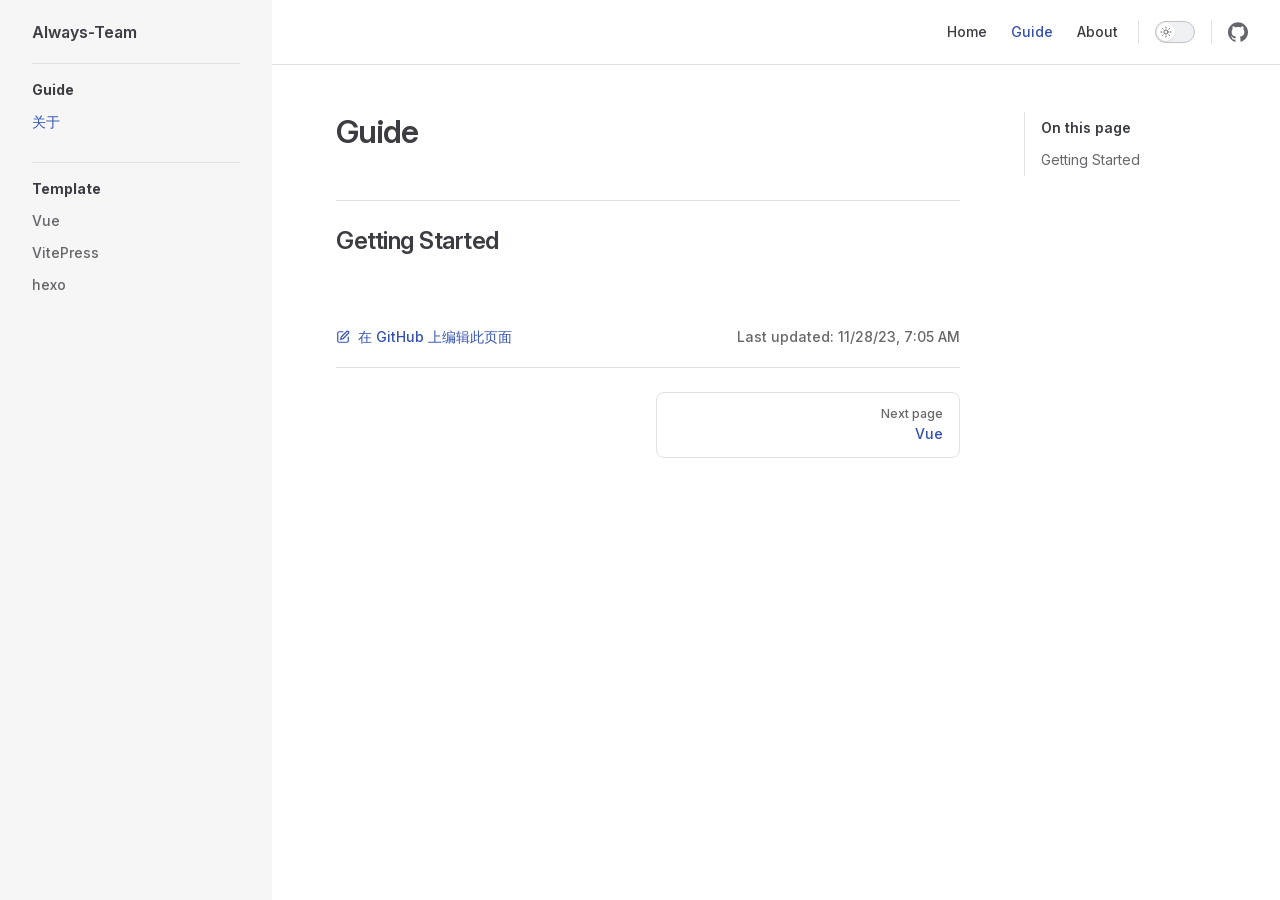
==== commit c5220dd3: "Deploy to GitHub pages" ====
--- a/guide/index.html
+++ b/guide/index.html
@@ -5,20 +5,20 @@
     <meta name="viewport" content="width=device-width,initial-scale=1">
     <title>Guide | Always-Team</title>
     <meta name="description" content="Always-Team description">
-    <meta name="generator" content="VitePress v1.0.0-rc.44">
-    <link rel="preload stylesheet" href="/assets/style.GY7LoYjt.css" as="style">
+    <meta name="generator" content="VitePress v1.1.4">
+    <link rel="preload stylesheet" href="/assets/style.DjFoGsfx.css" as="style">
     
-    <script type="module" src="/assets/app.iBEdOZyK.js"></script>
-    <link rel="preload" href="/assets/inter-roman-latin.bvIUbFQP.woff2" as="font" type="font/woff2" crossorigin="">
-    <link rel="modulepreload" href="/assets/chunks/framework.UTeGReHk.js">
-    <link rel="modulepreload" href="/assets/chunks/theme.dtdamm7W.js">
-    <link rel="modulepreload" href="/assets/guide_index.md.kZVDVhXp.lean.js">
+    <script type="module" src="/assets/app.B5gR_r6i.js"></script>
+    <link rel="preload" href="/assets/inter-roman-latin.Di8DUHzh.woff2" as="font" type="font/woff2" crossorigin="">
+    <link rel="modulepreload" href="/assets/chunks/theme.DTNvPun6.js">
+    <link rel="modulepreload" href="/assets/chunks/framework.B4tvSGrt.js">
+    <link rel="modulepreload" href="/assets/guide_index.md.CSzZxoop.lean.js">
     <script id="check-dark-mode">(()=>{const e=localStorage.getItem("vitepress-theme-appearance")||"auto",a=window.matchMedia("(prefers-color-scheme: dark)").matches;(!e||e==="auto"?a:e==="dark")&&document.documentElement.classList.add("dark")})();</script>
     <script id="check-mac-os">document.documentElement.classList.toggle("mac",/Mac|iPhone|iPod|iPad/i.test(navigator.platform));</script>
   </head>
   <body>
-    <div id="app"><div class="Layout" data-v-d8b57b2d><!--[--><!--]--><!--[--><span tabindex="-1" data-v-c8291ffa></span><a href="#VPContent" class="VPSkipLink visually-hidden" data-v-c8291ffa> Skip to content </a><!--]--><!----><header class="VPNav" data-v-d8b57b2d data-v-7ad780c2><div class="VPNavBar has-sidebar" data-v-7ad780c2 data-v-3efcd581><div class="wrapper" data-v-3efcd581><div class="container" data-v-3efcd581><div class="title" data-v-3efcd581><div class="VPNavBarTitle has-sidebar" data-v-3efcd581 data-v-0ad69264><a class="title" href="/" data-v-0ad69264><!--[--><!--]--><!----><span data-v-0ad69264>Always-Team</span><!--[--><!--]--></a></div></div><div class="content" data-v-3efcd581><div class="content-body" data-v-3efcd581><!--[--><!--]--><div class="VPNavBarSearch search" data-v-3efcd581><!----></div><nav aria-labelledby="main-nav-aria-label" class="VPNavBarMenu menu" data-v-3efcd581 data-v-f732b5d0><span id="main-nav-aria-label" class="visually-hidden" data-v-f732b5d0>Main Navigation</span><!--[--><!--[--><a class="VPLink link VPNavBarMenuLink" href="/" tabindex="0" data-v-f732b5d0 data-v-cb318fec><!--[--><span data-v-cb318fec>Home</span><!--]--></a><!--]--><!--[--><a class="VPLink link VPNavBarMenuLink active" href="/guide/" tabindex="0" data-v-f732b5d0 data-v-cb318fec><!--[--><span data-v-cb318fec>Guide</span><!--]--></a><!--]--><!--[--><a class="VPLink link VPNavBarMenuLink" href="/about" tabindex="0" data-v-f732b5d0 data-v-cb318fec><!--[--><span data-v-cb318fec>About</span><!--]--></a><!--]--><!--]--></nav><!----><div class="VPNavBarAppearance appearance" data-v-3efcd581 data-v-283b26e9><button class="VPSwitch VPSwitchAppearance" type="button" role="switch" title="Switch to dark theme" aria-checked="false" data-v-283b26e9 data-v-7df97737 data-v-b4ccac88><span class="check" data-v-b4ccac88><span class="icon" data-v-b4ccac88><!--[--><span class="vpi-sun sun" data-v-7df97737></span><span class="vpi-moon moon" data-v-7df97737></span><!--]--></span></span></button></div><div class="VPSocialLinks VPNavBarSocialLinks social-links" data-v-3efcd581 data-v-ef6192dc data-v-e71e869c><!--[--><a class="VPSocialLink no-icon" href="https://github.com/Always-Team" aria-label="github" target="_blank" rel="noopener" data-v-e71e869c data-v-358b6670><span class="vpi-social-github" /></a><!--]--></div><div class="VPFlyout VPNavBarExtra extra" data-v-3efcd581 data-v-8e87c032 data-v-af5898d3><button type="button" class="button" aria-haspopup="true" aria-expanded="false" aria-label="extra navigation" data-v-af5898d3><span class="vpi-more-horizontal icon" data-v-af5898d3></span></button><div class="menu" data-v-af5898d3><div class="VPMenu" data-v-af5898d3 data-v-e42ed9b3><!----><!--[--><!--[--><!----><div class="group" data-v-8e87c032><div class="item appearance" data-v-8e87c032><p class="label" data-v-8e87c032>Appearance</p><div class="appearance-action" data-v-8e87c032><button class="VPSwitch VPSwitchAppearance" type="button" role="switch" title="Switch to dark theme" aria-checked="false" data-v-8e87c032 data-v-7df97737 data-v-b4ccac88><span class="check" data-v-b4ccac88><span class="icon" data-v-b4ccac88><!--[--><span class="vpi-sun sun" data-v-7df97737></span><span class="vpi-moon moon" data-v-7df97737></span><!--]--></span></span></button></div></div></div><div class="group" data-v-8e87c032><div class="item social-links" data-v-8e87c032><div class="VPSocialLinks social-links-list" data-v-8e87c032 data-v-e71e869c><!--[--><a class="VPSocialLink no-icon" href="https://github.com/Always-Team" aria-label="github" target="_blank" rel="noopener" data-v-e71e869c data-v-358b6670><span class="vpi-social-github" /></a><!--]--></div></div></div><!--]--><!--]--></div></div></div><!--[--><!--]--><button type="button" class="VPNavBarHamburger hamburger" aria-label="mobile navigation" aria-expanded="false" aria-controls="VPNavScreen" data-v-3efcd581 data-v-6bee1efd><span class="container" data-v-6bee1efd><span class="top" data-v-6bee1efd></span><span class="middle" data-v-6bee1efd></span><span class="bottom" data-v-6bee1efd></span></span></button></div></div></div></div><div class="divider" data-v-3efcd581><div class="divider-line" data-v-3efcd581></div></div></div><!----></header><div class="VPLocalNav has-sidebar empty" data-v-d8b57b2d data-v-2488c25a><div class="container" data-v-2488c25a><button class="menu" aria-expanded="false" aria-controls="VPSidebarNav" data-v-2488c25a><span class="vpi-align-left menu-icon" data-v-2488c25a></span><span class="menu-text" data-v-2488c25a>Menu</span></button><div class="VPLocalNavOutlineDropdown" style="--vp-vh:0px;" data-v-2488c25a data-v-0b5c97a1><button data-v-0b5c97a1>Return to top</button><!----></div></div></div><aside class="VPSidebar" data-v-d8b57b2d data-v-4871f9f5><div class="curtain" data-v-4871f9f5></div><nav class="nav" id="VPSidebarNav" aria-labelledby="sidebar-aria-label" tabindex="-1" data-v-4871f9f5><span class="visually-hidden" id="sidebar-aria-label" data-v-4871f9f5> Sidebar Navigation </span><!--[--><!--]--><!--[--><div class="group" data-v-4871f9f5><section class="VPSidebarItem level-0 has-active" data-v-4871f9f5 data-v-12a5e56c><div class="item" role="button" tabindex="0" data-v-12a5e56c><div class="indicator" data-v-12a5e56c></div><h2 class="text" data-v-12a5e56c>Guide</h2><!----></div><div class="items" data-v-12a5e56c><!--[--><div class="VPSidebarItem level-1 is-link" data-v-12a5e56c data-v-12a5e56c><div class="item" data-v-12a5e56c><div class="indicator" data-v-12a5e56c></div><a class="VPLink link link" href="/guide/" data-v-12a5e56c><!--[--><p class="text" data-v-12a5e56c>关于</p><!--]--></a><!----></div><!----></div><!--]--></div></section></div><div class="group" data-v-4871f9f5><section class="VPSidebarItem level-0" data-v-4871f9f5 data-v-12a5e56c><div class="item" role="button" tabindex="0" data-v-12a5e56c><div class="indicator" data-v-12a5e56c></div><h2 class="text" data-v-12a5e56c>Template</h2><!----></div><div class="items" data-v-12a5e56c><!--[--><div class="VPSidebarItem level-1 is-link" data-v-12a5e56c data-v-12a5e56c><div class="item" data-v-12a5e56c><div class="indicator" data-v-12a5e56c></div><a class="VPLink link link" href="/guide/template/vue" data-v-12a5e56c><!--[--><p class="text" data-v-12a5e56c>Vue</p><!--]--></a><!----></div><!----></div><div class="VPSidebarItem level-1 is-link" data-v-12a5e56c data-v-12a5e56c><div class="item" data-v-12a5e56c><div class="indicator" data-v-12a5e56c></div><a class="VPLink link link" href="/guide/template/vitepress" data-v-12a5e56c><!--[--><p class="text" data-v-12a5e56c>VitePress</p><!--]--></a><!----></div><!----></div><div class="VPSidebarItem level-1 is-link" data-v-12a5e56c data-v-12a5e56c><div class="item" data-v-12a5e56c><div class="indicator" data-v-12a5e56c></div><a class="VPLink link link" href="/guide/template/hexo" data-v-12a5e56c><!--[--><p class="text" data-v-12a5e56c>hexo</p><!--]--></a><!----></div><!----></div><!--]--></div></section></div><!--]--><!--[--><!--]--></nav></aside><div class="VPContent has-sidebar" id="VPContent" data-v-d8b57b2d data-v-9a6c75ad><div class="VPDoc has-sidebar has-aside" data-v-9a6c75ad data-v-e6f2a212><!--[--><!--]--><div class="container" data-v-e6f2a212><div class="aside" data-v-e6f2a212><div class="aside-curtain" data-v-e6f2a212></div><div class="aside-container" data-v-e6f2a212><div class="aside-content" data-v-e6f2a212><div class="VPDocAside" data-v-e6f2a212 data-v-cb998dce><!--[--><!--]--><!--[--><!--]--><div class="VPDocAsideOutline" role="navigation" data-v-cb998dce data-v-6b52fe58><div class="content" data-v-6b52fe58><div class="outline-marker" data-v-6b52fe58></div><div class="outline-title" role="heading" aria-level="2" data-v-6b52fe58>On this page</div><nav aria-labelledby="doc-outline-aria-label" data-v-6b52fe58><span class="visually-hidden" id="doc-outline-aria-label" data-v-6b52fe58> Table of Contents for current page </span><ul class="VPDocOutlineItem root" data-v-6b52fe58 data-v-53c99d69><!--[--><!--]--></ul></nav></div></div><!--[--><!--]--><div class="spacer" data-v-cb998dce></div><!--[--><!--]--><!----><!--[--><!--]--><!--[--><!--]--></div></div></div></div><div class="content" data-v-e6f2a212><div class="content-container" data-v-e6f2a212><!--[--><!--]--><main class="main" data-v-e6f2a212><div style="position:relative;" class="vp-doc _guide_" data-v-e6f2a212><div><h1 id="guide" tabindex="-1">Guide <a class="header-anchor" href="#guide" aria-label="Permalink to &quot;Guide&quot;">​</a></h1><h2 id="getting-started" tabindex="-1">Getting Started <a class="header-anchor" href="#getting-started" aria-label="Permalink to &quot;Getting Started&quot;">​</a></h2></div></div></main><footer class="VPDocFooter" data-v-e6f2a212 data-v-b77f9094><!--[--><!--]--><div class="edit-info" data-v-b77f9094><div class="edit-link" data-v-b77f9094><a class="VPLink link vp-external-link-icon no-icon edit-link-button" href="https://github.com/Always-Team/always-team.github.io/blob/master/guide/index.md" target="_blank" rel="noreferrer" data-v-b77f9094><!--[--><span class="vpi-square-pen edit-link-icon" data-v-b77f9094></span> 在 GitHub 上编辑此页面<!--]--></a></div><div class="last-updated" data-v-b77f9094><p class="VPLastUpdated" data-v-b77f9094 data-v-19a7ae4e>Last updated: <time datetime="2023-11-28T07:05:27.000Z" data-v-19a7ae4e></time></p></div></div><nav class="prev-next" data-v-b77f9094><div class="pager" data-v-b77f9094><!----></div><div class="pager" data-v-b77f9094><a class="VPLink link pager-link next" href="/guide/template/vue" data-v-b77f9094><!--[--><span class="desc" data-v-b77f9094>Next page</span><span class="title" data-v-b77f9094>Vue</span><!--]--></a></div></nav></footer><!--[--><!--]--></div></div></div><!--[--><!--]--></div></div><footer class="VPFooter has-sidebar" data-v-d8b57b2d data-v-566314d4><div class="container" data-v-566314d4><p class="message" data-v-566314d4>Released under the MIT License.</p><p class="copyright" data-v-566314d4>Copyright © 2023-present Always-Team</p></div></footer><!--[--><!--]--></div></div>
-    <script>window.__VP_HASH_MAP__=JSON.parse("{\"guide_index.md\":\"kZVDVhXp\",\"index.md\":\"dl7B1IEN\",\"guide_template_hexo.md\":\"X9JKMObg\",\"guide_template_vue.md\":\"7mXFeCer\",\"about.md\":\"XQ7CpinQ\",\"guide_template_vitepress.md\":\"tds6U_HI\",\"readme.md\":\"LZsOBwl0\"}");window.__VP_SITE_DATA__=JSON.parse("{\"lang\":\"zh-CN\",\"dir\":\"ltr\",\"title\":\"Always-Team\",\"description\":\"Always-Team description\",\"base\":\"/\",\"head\":[],\"router\":{\"prefetchLinks\":true},\"appearance\":true,\"themeConfig\":{\"nav\":[{\"text\":\"Home\",\"link\":\"/\"},{\"text\":\"Guide\",\"link\":\"/guide/\"},{\"text\":\"About\",\"link\":\"/about\"}],\"socialLinks\":[{\"icon\":\"github\",\"link\":\"https://github.com/Always-Team\"}],\"sidebar\":{\"/guide/\":[{\"text\":\"Guide\",\"items\":[{\"text\":\"关于\",\"link\":\"/guide/\"}]},{\"text\":\"Template\",\"items\":[{\"text\":\"Vue\",\"link\":\"/guide/template/vue\"},{\"text\":\"VitePress\",\"link\":\"/guide/template/vitepress\"},{\"text\":\"hexo\",\"link\":\"/guide/template/hexo\"}]}]},\"footer\":{\"message\":\"Released under the MIT License.\",\"copyright\":\"Copyright © 2023-present Always-Team\"},\"editLink\":{\"pattern\":\"https://github.com/Always-Team/always-team.github.io/blob/master/:path\",\"text\":\"在 GitHub 上编辑此页面\"}},\"locales\":{},\"scrollOffset\":134,\"cleanUrls\":true}");</script>
+    <div id="app"><div class="Layout" data-v-d8b57b2d><!--[--><!--]--><!--[--><span tabindex="-1" data-v-c8291ffa></span><a href="#VPContent" class="VPSkipLink visually-hidden" data-v-c8291ffa> Skip to content </a><!--]--><!----><header class="VPNav" data-v-d8b57b2d data-v-7ad780c2><div class="VPNavBar has-sidebar top" data-v-7ad780c2 data-v-844edcde><div class="wrapper" data-v-844edcde><div class="container" data-v-844edcde><div class="title" data-v-844edcde><div class="VPNavBarTitle has-sidebar" data-v-844edcde data-v-0ad69264><a class="title" href="/" data-v-0ad69264><!--[--><!--]--><!----><span data-v-0ad69264>Always-Team</span><!--[--><!--]--></a></div></div><div class="content" data-v-844edcde><div class="content-body" data-v-844edcde><!--[--><!--]--><div class="VPNavBarSearch search" data-v-844edcde><!----></div><nav aria-labelledby="main-nav-aria-label" class="VPNavBarMenu menu" data-v-844edcde data-v-f732b5d0><span id="main-nav-aria-label" class="visually-hidden" data-v-f732b5d0>Main Navigation</span><!--[--><!--[--><a class="VPLink link VPNavBarMenuLink" href="/" tabindex="0" data-v-f732b5d0 data-v-08fbf4b6><!--[--><span data-v-08fbf4b6>Home</span><!--]--></a><!--]--><!--[--><a class="VPLink link VPNavBarMenuLink active" href="/guide/" tabindex="0" data-v-f732b5d0 data-v-08fbf4b6><!--[--><span data-v-08fbf4b6>Guide</span><!--]--></a><!--]--><!--[--><a class="VPLink link VPNavBarMenuLink" href="/about" tabindex="0" data-v-f732b5d0 data-v-08fbf4b6><!--[--><span data-v-08fbf4b6>About</span><!--]--></a><!--]--><!--]--></nav><!----><div class="VPNavBarAppearance appearance" data-v-844edcde data-v-283b26e9><button class="VPSwitch VPSwitchAppearance" type="button" role="switch" title="Switch to dark theme" aria-checked="false" data-v-283b26e9 data-v-7df97737 data-v-b4ccac88><span class="check" data-v-b4ccac88><span class="icon" data-v-b4ccac88><!--[--><span class="vpi-sun sun" data-v-7df97737></span><span class="vpi-moon moon" data-v-7df97737></span><!--]--></span></span></button></div><div class="VPSocialLinks VPNavBarSocialLinks social-links" data-v-844edcde data-v-ef6192dc data-v-e71e869c><!--[--><a class="VPSocialLink no-icon" href="https://github.com/Always-Team" aria-label="github" target="_blank" rel="noopener" data-v-e71e869c data-v-358b6670><span class="vpi-social-github" /></a><!--]--></div><div class="VPFlyout VPNavBarExtra extra" data-v-844edcde data-v-8e87c032 data-v-af5898d3><button type="button" class="button" aria-haspopup="true" aria-expanded="false" aria-label="extra navigation" data-v-af5898d3><span class="vpi-more-horizontal icon" data-v-af5898d3></span></button><div class="menu" data-v-af5898d3><div class="VPMenu" data-v-af5898d3 data-v-e42ed9b3><!----><!--[--><!--[--><!----><div class="group" data-v-8e87c032><div class="item appearance" data-v-8e87c032><p class="label" data-v-8e87c032>Appearance</p><div class="appearance-action" data-v-8e87c032><button class="VPSwitch VPSwitchAppearance" type="button" role="switch" title="Switch to dark theme" aria-checked="false" data-v-8e87c032 data-v-7df97737 data-v-b4ccac88><span class="check" data-v-b4ccac88><span class="icon" data-v-b4ccac88><!--[--><span class="vpi-sun sun" data-v-7df97737></span><span class="vpi-moon moon" data-v-7df97737></span><!--]--></span></span></button></div></div></div><div class="group" data-v-8e87c032><div class="item social-links" data-v-8e87c032><div class="VPSocialLinks social-links-list" data-v-8e87c032 data-v-e71e869c><!--[--><a class="VPSocialLink no-icon" href="https://github.com/Always-Team" aria-label="github" target="_blank" rel="noopener" data-v-e71e869c data-v-358b6670><span class="vpi-social-github" /></a><!--]--></div></div></div><!--]--><!--]--></div></div></div><!--[--><!--]--><button type="button" class="VPNavBarHamburger hamburger" aria-label="mobile navigation" aria-expanded="false" aria-controls="VPNavScreen" data-v-844edcde data-v-6bee1efd><span class="container" data-v-6bee1efd><span class="top" data-v-6bee1efd></span><span class="middle" data-v-6bee1efd></span><span class="bottom" data-v-6bee1efd></span></span></button></div></div></div></div><div class="divider" data-v-844edcde><div class="divider-line" data-v-844edcde></div></div></div><!----></header><div class="VPLocalNav has-sidebar empty" data-v-d8b57b2d data-v-2488c25a><div class="container" data-v-2488c25a><button class="menu" aria-expanded="false" aria-controls="VPSidebarNav" data-v-2488c25a><span class="vpi-align-left menu-icon" data-v-2488c25a></span><span class="menu-text" data-v-2488c25a>Menu</span></button><div class="VPLocalNavOutlineDropdown" style="--vp-vh:0px;" data-v-2488c25a data-v-883964e0><button data-v-883964e0>Return to top</button><!----></div></div></div><aside class="VPSidebar" data-v-d8b57b2d data-v-4871f9f5><div class="curtain" data-v-4871f9f5></div><nav class="nav" id="VPSidebarNav" aria-labelledby="sidebar-aria-label" tabindex="-1" data-v-4871f9f5><span class="visually-hidden" id="sidebar-aria-label" data-v-4871f9f5> Sidebar Navigation </span><!--[--><!--]--><!--[--><div class="group" data-v-4871f9f5><section class="VPSidebarItem level-0 has-active" data-v-4871f9f5 data-v-c24f735a><div class="item" role="button" tabindex="0" data-v-c24f735a><div class="indicator" data-v-c24f735a></div><h2 class="text" data-v-c24f735a>Guide</h2><!----></div><div class="items" data-v-c24f735a><!--[--><div class="VPSidebarItem level-1 is-link" data-v-c24f735a data-v-c24f735a><div class="item" data-v-c24f735a><div class="indicator" data-v-c24f735a></div><a class="VPLink link link" href="/guide/" data-v-c24f735a><!--[--><p class="text" data-v-c24f735a>关于</p><!--]--></a><!----></div><!----></div><!--]--></div></section></div><div class="group" data-v-4871f9f5><section class="VPSidebarItem level-0" data-v-4871f9f5 data-v-c24f735a><div class="item" role="button" tabindex="0" data-v-c24f735a><div class="indicator" data-v-c24f735a></div><h2 class="text" data-v-c24f735a>Template</h2><!----></div><div class="items" data-v-c24f735a><!--[--><div class="VPSidebarItem level-1 is-link" data-v-c24f735a data-v-c24f735a><div class="item" data-v-c24f735a><div class="indicator" data-v-c24f735a></div><a class="VPLink link link" href="/guide/template/vue" data-v-c24f735a><!--[--><p class="text" data-v-c24f735a>Vue</p><!--]--></a><!----></div><!----></div><div class="VPSidebarItem level-1 is-link" data-v-c24f735a data-v-c24f735a><div class="item" data-v-c24f735a><div class="indicator" data-v-c24f735a></div><a class="VPLink link link" href="/guide/template/vitepress" data-v-c24f735a><!--[--><p class="text" data-v-c24f735a>VitePress</p><!--]--></a><!----></div><!----></div><div class="VPSidebarItem level-1 is-link" data-v-c24f735a data-v-c24f735a><div class="item" data-v-c24f735a><div class="indicator" data-v-c24f735a></div><a class="VPLink link link" href="/guide/template/hexo" data-v-c24f735a><!--[--><p class="text" data-v-c24f735a>hexo</p><!--]--></a><!----></div><!----></div><!--]--></div></section></div><!--]--><!--[--><!--]--></nav></aside><div class="VPContent has-sidebar" id="VPContent" data-v-d8b57b2d data-v-9a6c75ad><div class="VPDoc has-sidebar has-aside" data-v-9a6c75ad data-v-e6f2a212><!--[--><!--]--><div class="container" data-v-e6f2a212><div class="aside" data-v-e6f2a212><div class="aside-curtain" data-v-e6f2a212></div><div class="aside-container" data-v-e6f2a212><div class="aside-content" data-v-e6f2a212><div class="VPDocAside" data-v-e6f2a212 data-v-cb998dce><!--[--><!--]--><!--[--><!--]--><nav aria-labelledby="doc-outline-aria-label" class="VPDocAsideOutline" role="navigation" data-v-cb998dce data-v-269d7ea7><div class="content" data-v-269d7ea7><div class="outline-marker" data-v-269d7ea7></div><div aria-level="2" class="outline-title" id="doc-outline-aria-label" role="heading" data-v-269d7ea7>On this page</div><ul class="VPDocOutlineItem root" data-v-269d7ea7 data-v-53c99d69><!--[--><!--]--></ul></div></nav><!--[--><!--]--><div class="spacer" data-v-cb998dce></div><!--[--><!--]--><!----><!--[--><!--]--><!--[--><!--]--></div></div></div></div><div class="content" data-v-e6f2a212><div class="content-container" data-v-e6f2a212><!--[--><!--]--><main class="main" data-v-e6f2a212><div style="position:relative;" class="vp-doc _guide_" data-v-e6f2a212><div><h1 id="guide" tabindex="-1">Guide <a class="header-anchor" href="#guide" aria-label="Permalink to &quot;Guide&quot;">​</a></h1><h2 id="getting-started" tabindex="-1">Getting Started <a class="header-anchor" href="#getting-started" aria-label="Permalink to &quot;Getting Started&quot;">​</a></h2></div></div></main><footer class="VPDocFooter" data-v-e6f2a212 data-v-5941af80><!--[--><!--]--><div class="edit-info" data-v-5941af80><div class="edit-link" data-v-5941af80><a class="VPLink link vp-external-link-icon no-icon edit-link-button" href="https://github.com/Always-Team/always-team.github.io/blob/master/guide/index.md" target="_blank" rel="noreferrer" data-v-5941af80><!--[--><span class="vpi-square-pen edit-link-icon" data-v-5941af80></span> 在 GitHub 上编辑此页面<!--]--></a></div><div class="last-updated" data-v-5941af80><p class="VPLastUpdated" data-v-5941af80 data-v-19a7ae4e>Last updated: <time datetime="2023-11-28T07:05:27.000Z" data-v-19a7ae4e></time></p></div></div><nav class="prev-next" aria-labelledby="doc-footer-aria-label" data-v-5941af80><span class="visually-hidden" id="doc-footer-aria-label" data-v-5941af80>Pager</span><div class="pager" data-v-5941af80><!----></div><div class="pager" data-v-5941af80><a class="VPLink link pager-link next" href="/guide/template/vue" data-v-5941af80><!--[--><span class="desc" data-v-5941af80>Next page</span><span class="title" data-v-5941af80>Vue</span><!--]--></a></div></nav></footer><!--[--><!--]--></div></div></div><!--[--><!--]--></div></div><footer class="VPFooter has-sidebar" data-v-d8b57b2d data-v-566314d4><div class="container" data-v-566314d4><p class="message" data-v-566314d4>Released under the MIT License.</p><p class="copyright" data-v-566314d4>Copyright © 2024-present Always-Team</p></div></footer><!--[--><!--]--></div></div>
+    <script>window.__VP_HASH_MAP__=JSON.parse("{\"guide_template_hexo.md\":\"DJxdK0x2\",\"guide_template_vitepress.md\":\"DdJBHAol\",\"guide_template_vue.md\":\"DItlocr0\",\"readme.md\":\"DPTDYi1i\",\"about.md\":\"3AJah3Dl\",\"index.md\":\"BoUKi9jY\",\"guide_index.md\":\"CSzZxoop\"}");window.__VP_SITE_DATA__=JSON.parse("{\"lang\":\"zh-CN\",\"dir\":\"ltr\",\"title\":\"Always-Team\",\"description\":\"Always-Team description\",\"base\":\"/\",\"head\":[],\"router\":{\"prefetchLinks\":true},\"appearance\":true,\"themeConfig\":{\"nav\":[{\"text\":\"Home\",\"link\":\"/\"},{\"text\":\"Guide\",\"link\":\"/guide/\"},{\"text\":\"About\",\"link\":\"/about\"}],\"socialLinks\":[{\"icon\":\"github\",\"link\":\"https://github.com/Always-Team\"}],\"sidebar\":{\"/guide/\":[{\"text\":\"Guide\",\"items\":[{\"text\":\"关于\",\"link\":\"/guide/\"}]},{\"text\":\"Template\",\"items\":[{\"text\":\"Vue\",\"link\":\"/guide/template/vue\"},{\"text\":\"VitePress\",\"link\":\"/guide/template/vitepress\"},{\"text\":\"hexo\",\"link\":\"/guide/template/hexo\"}]}]},\"footer\":{\"message\":\"Released under the MIT License.\",\"copyright\":\"Copyright © 2024-present Always-Team\"},\"editLink\":{\"pattern\":\"https://github.com/Always-Team/always-team.github.io/blob/master/:path\",\"text\":\"在 GitHub 上编辑此页面\"}},\"locales\":{},\"scrollOffset\":134,\"cleanUrls\":true}");</script>
     
   </body>
 </html>
--- a/assets/style.DjFoGsfx.css
+++ b/assets/style.DjFoGsfx.css
@@ -0,0 +1 @@
+@font-face{font-family:Inter;font-style:normal;font-weight:100 900;font-display:swap;src:url(/assets/inter-roman-cyrillic-ext.BBPuwvHQ.woff2) format("woff2");unicode-range:U+0460-052F,U+1C80-1C88,U+20B4,U+2DE0-2DFF,U+A640-A69F,U+FE2E-FE2F}@font-face{font-family:Inter;font-style:normal;font-weight:100 900;font-display:swap;src:url(/assets/inter-roman-cyrillic.C5lxZ8CY.woff2) format("woff2");unicode-range:U+0301,U+0400-045F,U+0490-0491,U+04B0-04B1,U+2116}@font-face{font-family:Inter;font-style:normal;font-weight:100 900;font-display:swap;src:url(/assets/inter-roman-greek-ext.CqjqNYQ-.woff2) format("woff2");unicode-range:U+1F00-1FFF}@font-face{font-family:Inter;font-style:normal;font-weight:100 900;font-display:swap;src:url(/assets/inter-roman-greek.BBVDIX6e.woff2) format("woff2");unicode-range:U+0370-0377,U+037A-037F,U+0384-038A,U+038C,U+038E-03A1,U+03A3-03FF}@font-face{font-family:Inter;font-style:normal;font-weight:100 900;font-display:swap;src:url(/assets/inter-roman-vietnamese.BjW4sHH5.woff2) format("woff2");unicode-range:U+0102-0103,U+0110-0111,U+0128-0129,U+0168-0169,U+01A0-01A1,U+01AF-01B0,U+0300-0301,U+0303-0304,U+0308-0309,U+0323,U+0329,U+1EA0-1EF9,U+20AB}@font-face{font-family:Inter;font-style:normal;font-weight:100 900;font-display:swap;src:url(/assets/inter-roman-latin-ext.4ZJIpNVo.woff2) format("woff2");unicode-range:U+0100-02AF,U+0304,U+0308,U+0329,U+1E00-1E9F,U+1EF2-1EFF,U+2020,U+20A0-20AB,U+20AD-20C0,U+2113,U+2C60-2C7F,U+A720-A7FF}@font-face{font-family:Inter;font-style:normal;font-weight:100 900;font-display:swap;src:url(/assets/inter-roman-latin.Di8DUHzh.woff2) format("woff2");unicode-range:U+0000-00FF,U+0131,U+0152-0153,U+02BB-02BC,U+02C6,U+02DA,U+02DC,U+0304,U+0308,U+0329,U+2000-206F,U+2074,U+20AC,U+2122,U+2191,U+2193,U+2212,U+2215,U+FEFF,U+FFFD}@font-face{font-family:Inter;font-style:italic;font-weight:100 900;font-display:swap;src:url(/assets/inter-italic-cyrillic-ext.r48I6akx.woff2) format("woff2");unicode-range:U+0460-052F,U+1C80-1C88,U+20B4,U+2DE0-2DFF,U+A640-A69F,U+FE2E-FE2F}@font-face{font-family:Inter;font-style:italic;font-weight:100 900;font-display:swap;src:url(/assets/inter-italic-cyrillic.By2_1cv3.woff2) format("woff2");unicode-range:U+0301,U+0400-045F,U+0490-0491,U+04B0-04B1,U+2116}@font-face{font-family:Inter;font-style:italic;font-weight:100 900;font-display:swap;src:url(/assets/inter-italic-greek-ext.1u6EdAuj.woff2) format("woff2");unicode-range:U+1F00-1FFF}@font-face{font-family:Inter;font-style:italic;font-weight:100 900;font-display:swap;src:url(/assets/inter-italic-greek.DJ8dCoTZ.woff2) format("woff2");unicode-range:U+0370-0377,U+037A-037F,U+0384-038A,U+038C,U+038E-03A1,U+03A3-03FF}@font-face{font-family:Inter;font-style:italic;font-weight:100 900;font-display:swap;src:url(/assets/inter-italic-vietnamese.BSbpV94h.woff2) format("woff2");unicode-range:U+0102-0103,U+0110-0111,U+0128-0129,U+0168-0169,U+01A0-01A1,U+01AF-01B0,U+0300-0301,U+0303-0304,U+0308-0309,U+0323,U+0329,U+1EA0-1EF9,U+20AB}@font-face{font-family:Inter;font-style:italic;font-weight:100 900;font-display:swap;src:url(/assets/inter-italic-latin-ext.CN1xVJS-.woff2) format("woff2");unicode-range:U+0100-02AF,U+0304,U+0308,U+0329,U+1E00-1E9F,U+1EF2-1EFF,U+2020,U+20A0-20AB,U+20AD-20C0,U+2113,U+2C60-2C7F,U+A720-A7FF}@font-face{font-family:Inter;font-style:italic;font-weight:100 900;font-display:swap;src:url(/assets/inter-italic-latin.C2AdPX0b.woff2) format("woff2");unicode-range:U+0000-00FF,U+0131,U+0152-0153,U+02BB-02BC,U+02C6,U+02DA,U+02DC,U+0304,U+0308,U+0329,U+2000-206F,U+2074,U+20AC,U+2122,U+2191,U+2193,U+2212,U+2215,U+FEFF,U+FFFD}@font-face{font-family:Punctuation SC;font-weight:400;src:local("PingFang SC Regular"),local("Noto Sans CJK SC"),local("Microsoft YaHei");unicode-range:U+201C,U+201D,U+2018,U+2019,U+2E3A,U+2014,U+2013,U+2026,U+00B7,U+007E,U+002F}@font-face{font-family:Punctuation SC;font-weight:500;src:local("PingFang SC Medium"),local("Noto Sans CJK SC"),local("Microsoft YaHei");unicode-range:U+201C,U+201D,U+2018,U+2019,U+2E3A,U+2014,U+2013,U+2026,U+00B7,U+007E,U+002F}@font-face{font-family:Punctuation SC;font-weight:600;src:local("PingFang SC Semibold"),local("Noto Sans CJK SC Bold"),local("Microsoft YaHei Bold");unicode-range:U+201C,U+201D,U+2018,U+2019,U+2E3A,U+2014,U+2013,U+2026,U+00B7,U+007E,U+002F}@font-face{font-family:Punctuation SC;font-weight:700;src:local("PingFang SC Semibold"),local("Noto Sans CJK SC Bold"),local("Microsoft YaHei Bold");unicode-range:U+201C,U+201D,U+2018,U+2019,U+2E3A,U+2014,U+2013,U+2026,U+00B7,U+007E,U+002F}:root{--vp-c-white: #ffffff;--vp-c-black: #000000;--vp-c-neutral: var(--vp-c-black);--vp-c-neutral-inverse: var(--vp-c-white)}.dark{--vp-c-neutral: var(--vp-c-white);--vp-c-neutral-inverse: var(--vp-c-black)}:root{--vp-c-gray-1: #dddde3;--vp-c-gray-2: #e4e4e9;--vp-c-gray-3: #ebebef;--vp-c-gray-soft: rgba(142, 150, 170, .14);--vp-c-indigo-1: #3451b2;--vp-c-indigo-2: #3a5ccc;--vp-c-indigo-3: #5672cd;--vp-c-indigo-soft: rgba(100, 108, 255, .14);--vp-c-purple-1: #6f42c1;--vp-c-purple-2: #7e4cc9;--vp-c-purple-3: #8e5cd9;--vp-c-purple-soft: rgba(159, 122, 234, .14);--vp-c-green-1: #18794e;--vp-c-green-2: #299764;--vp-c-green-3: #30a46c;--vp-c-green-soft: rgba(16, 185, 129, .14);--vp-c-yellow-1: #915930;--vp-c-yellow-2: #946300;--vp-c-yellow-3: #9f6a00;--vp-c-yellow-soft: rgba(234, 179, 8, .14);--vp-c-red-1: #b8272c;--vp-c-red-2: #d5393e;--vp-c-red-3: #e0575b;--vp-c-red-soft: rgba(244, 63, 94, .14);--vp-c-sponsor: #db2777}.dark{--vp-c-gray-1: #515c67;--vp-c-gray-2: #414853;--vp-c-gray-3: #32363f;--vp-c-gray-soft: rgba(101, 117, 133, .16);--vp-c-indigo-1: #a8b1ff;--vp-c-indigo-2: #5c73e7;--vp-c-indigo-3: #3e63dd;--vp-c-indigo-soft: rgba(100, 108, 255, .16);--vp-c-purple-1: #c8abfa;--vp-c-purple-2: #a879e6;--vp-c-purple-3: #8e5cd9;--vp-c-purple-soft: rgba(159, 122, 234, .16);--vp-c-green-1: #3dd68c;--vp-c-green-2: #30a46c;--vp-c-green-3: #298459;--vp-c-green-soft: rgba(16, 185, 129, .16);--vp-c-yellow-1: #f9b44e;--vp-c-yellow-2: #da8b17;--vp-c-yellow-3: #a46a0a;--vp-c-yellow-soft: rgba(234, 179, 8, .16);--vp-c-red-1: #f66f81;--vp-c-red-2: #f14158;--vp-c-red-3: #b62a3c;--vp-c-red-soft: rgba(244, 63, 94, .16)}:root{--vp-c-bg: #ffffff;--vp-c-bg-alt: #f6f6f7;--vp-c-bg-elv: #ffffff;--vp-c-bg-soft: #f6f6f7}.dark{--vp-c-bg: #1b1b1f;--vp-c-bg-alt: #161618;--vp-c-bg-elv: #202127;--vp-c-bg-soft: #202127}:root{--vp-c-border: #c2c2c4;--vp-c-divider: #e2e2e3;--vp-c-gutter: #e2e2e3}.dark{--vp-c-border: #3c3f44;--vp-c-divider: #2e2e32;--vp-c-gutter: #000000}:root{--vp-c-text-1: rgba(60, 60, 67);--vp-c-text-2: rgba(60, 60, 67, .78);--vp-c-text-3: rgba(60, 60, 67, .56)}.dark{--vp-c-text-1: rgba(255, 255, 245, .86);--vp-c-text-2: rgba(235, 235, 245, .6);--vp-c-text-3: rgba(235, 235, 245, .38)}:root{--vp-c-default-1: var(--vp-c-gray-1);--vp-c-default-2: var(--vp-c-gray-2);--vp-c-default-3: var(--vp-c-gray-3);--vp-c-default-soft: var(--vp-c-gray-soft);--vp-c-brand-1: var(--vp-c-indigo-1);--vp-c-brand-2: var(--vp-c-indigo-2);--vp-c-brand-3: var(--vp-c-indigo-3);--vp-c-brand-soft: var(--vp-c-indigo-soft);--vp-c-brand: var(--vp-c-brand-1);--vp-c-tip-1: var(--vp-c-brand-1);--vp-c-tip-2: var(--vp-c-brand-2);--vp-c-tip-3: var(--vp-c-brand-3);--vp-c-tip-soft: var(--vp-c-brand-soft);--vp-c-note-1: var(--vp-c-brand-1);--vp-c-note-2: var(--vp-c-brand-2);--vp-c-note-3: var(--vp-c-brand-3);--vp-c-note-soft: var(--vp-c-brand-soft);--vp-c-success-1: var(--vp-c-green-1);--vp-c-success-2: var(--vp-c-green-2);--vp-c-success-3: var(--vp-c-green-3);--vp-c-success-soft: var(--vp-c-green-soft);--vp-c-important-1: var(--vp-c-purple-1);--vp-c-important-2: var(--vp-c-purple-2);--vp-c-important-3: var(--vp-c-purple-3);--vp-c-important-soft: var(--vp-c-purple-soft);--vp-c-warning-1: var(--vp-c-yellow-1);--vp-c-warning-2: var(--vp-c-yellow-2);--vp-c-warning-3: var(--vp-c-yellow-3);--vp-c-warning-soft: var(--vp-c-yellow-soft);--vp-c-danger-1: var(--vp-c-red-1);--vp-c-danger-2: var(--vp-c-red-2);--vp-c-danger-3: var(--vp-c-red-3);--vp-c-danger-soft: var(--vp-c-red-soft);--vp-c-caution-1: var(--vp-c-red-1);--vp-c-caution-2: var(--vp-c-red-2);--vp-c-caution-3: var(--vp-c-red-3);--vp-c-caution-soft: var(--vp-c-red-soft)}:root{--vp-font-family-base: "Inter", ui-sans-serif, system-ui, sans-serif, "Apple Color Emoji", "Segoe UI Emoji", "Segoe UI Symbol", "Noto Color Emoji";--vp-font-family-mono: ui-monospace, "Menlo", "Monaco", "Consolas", "Liberation Mono", "Courier New", monospace;font-optical-sizing:auto}:root:lang(zh){--vp-font-family-base: "Punctuation SC", "Inter", ui-sans-serif, system-ui, "PingFang SC", "Noto Sans CJK SC", "Noto Sans SC", "Heiti SC", "DengXian", "Microsoft YaHei", sans-serif, "Apple Color Emoji", "Segoe UI Emoji", "Segoe UI Symbol", "Noto Color Emoji"}:root{--vp-shadow-1: 0 1px 2px rgba(0, 0, 0, .04), 0 1px 2px rgba(0, 0, 0, .06);--vp-shadow-2: 0 3px 12px rgba(0, 0, 0, .07), 0 1px 4px rgba(0, 0, 0, .07);--vp-shadow-3: 0 12px 32px rgba(0, 0, 0, .1), 0 2px 6px rgba(0, 0, 0, .08);--vp-shadow-4: 0 14px 44px rgba(0, 0, 0, .12), 0 3px 9px rgba(0, 0, 0, .12);--vp-shadow-5: 0 18px 56px rgba(0, 0, 0, .16), 0 4px 12px rgba(0, 0, 0, .16)}:root{--vp-z-index-footer: 10;--vp-z-index-local-nav: 20;--vp-z-index-nav: 30;--vp-z-index-layout-top: 40;--vp-z-index-backdrop: 50;--vp-z-index-sidebar: 60}@media (min-width: 960px){:root{--vp-z-index-sidebar: 25}}:root{--vp-layout-max-width: 1440px}:root{--vp-header-anchor-symbol: "#"}:root{--vp-code-line-height: 1.7;--vp-code-font-size: .875em;--vp-code-color: var(--vp-c-brand-1);--vp-code-link-color: var(--vp-c-brand-1);--vp-code-link-hover-color: var(--vp-c-brand-2);--vp-code-bg: var(--vp-c-default-soft);--vp-code-block-color: var(--vp-c-text-2);--vp-code-block-bg: var(--vp-c-bg-alt);--vp-code-block-divider-color: var(--vp-c-gutter);--vp-code-lang-color: var(--vp-c-text-3);--vp-code-line-highlight-color: var(--vp-c-default-soft);--vp-code-line-number-color: var(--vp-c-text-3);--vp-code-line-diff-add-color: var(--vp-c-success-soft);--vp-code-line-diff-add-symbol-color: var(--vp-c-success-1);--vp-code-line-diff-remove-color: var(--vp-c-danger-soft);--vp-code-line-diff-remove-symbol-color: var(--vp-c-danger-1);--vp-code-line-warning-color: var(--vp-c-warning-soft);--vp-code-line-error-color: var(--vp-c-danger-soft);--vp-code-copy-code-border-color: var(--vp-c-divider);--vp-code-copy-code-bg: var(--vp-c-bg-soft);--vp-code-copy-code-hover-border-color: var(--vp-c-divider);--vp-code-copy-code-hover-bg: var(--vp-c-bg);--vp-code-copy-code-active-text: var(--vp-c-text-2);--vp-code-copy-copied-text-content: "Copied";--vp-code-tab-divider: var(--vp-code-block-divider-color);--vp-code-tab-text-color: var(--vp-c-text-2);--vp-code-tab-bg: var(--vp-code-block-bg);--vp-code-tab-hover-text-color: var(--vp-c-text-1);--vp-code-tab-active-text-color: var(--vp-c-text-1);--vp-code-tab-active-bar-color: var(--vp-c-brand-1)}:root{--vp-button-brand-border: transparent;--vp-button-brand-text: var(--vp-c-white);--vp-button-brand-bg: var(--vp-c-brand-3);--vp-button-brand-hover-border: transparent;--vp-button-brand-hover-text: var(--vp-c-white);--vp-button-brand-hover-bg: var(--vp-c-brand-2);--vp-button-brand-active-border: transparent;--vp-button-brand-active-text: var(--vp-c-white);--vp-button-brand-active-bg: var(--vp-c-brand-1);--vp-button-alt-border: transparent;--vp-button-alt-text: var(--vp-c-text-1);--vp-button-alt-bg: var(--vp-c-default-3);--vp-button-alt-hover-border: transparent;--vp-button-alt-hover-text: var(--vp-c-text-1);--vp-button-alt-hover-bg: var(--vp-c-default-2);--vp-button-alt-active-border: transparent;--vp-button-alt-active-text: var(--vp-c-text-1);--vp-button-alt-active-bg: var(--vp-c-default-1);--vp-button-sponsor-border: var(--vp-c-text-2);--vp-button-sponsor-text: var(--vp-c-text-2);--vp-button-sponsor-bg: transparent;--vp-button-sponsor-hover-border: var(--vp-c-sponsor);--vp-button-sponsor-hover-text: var(--vp-c-sponsor);--vp-button-sponsor-hover-bg: transparent;--vp-button-sponsor-active-border: var(--vp-c-sponsor);--vp-button-sponsor-active-text: var(--vp-c-sponsor);--vp-button-sponsor-active-bg: transparent}:root{--vp-custom-block-font-size: 14px;--vp-custom-block-code-font-size: 13px;--vp-custom-block-info-border: transparent;--vp-custom-block-info-text: var(--vp-c-text-1);--vp-custom-block-info-bg: var(--vp-c-default-soft);--vp-custom-block-info-code-bg: var(--vp-c-default-soft);--vp-custom-block-note-border: transparent;--vp-custom-block-note-text: var(--vp-c-text-1);--vp-custom-block-note-bg: var(--vp-c-default-soft);--vp-custom-block-note-code-bg: var(--vp-c-default-soft);--vp-custom-block-tip-border: transparent;--vp-custom-block-tip-text: var(--vp-c-text-1);--vp-custom-block-tip-bg: var(--vp-c-tip-soft);--vp-custom-block-tip-code-bg: var(--vp-c-tip-soft);--vp-custom-block-important-border: transparent;--vp-custom-block-important-text: var(--vp-c-text-1);--vp-custom-block-important-bg: var(--vp-c-important-soft);--vp-custom-block-important-code-bg: var(--vp-c-important-soft);--vp-custom-block-warning-border: transparent;--vp-custom-block-warning-text: var(--vp-c-text-1);--vp-custom-block-warning-bg: var(--vp-c-warning-soft);--vp-custom-block-warning-code-bg: var(--vp-c-warning-soft);--vp-custom-block-danger-border: transparent;--vp-custom-block-danger-text: var(--vp-c-text-1);--vp-custom-block-danger-bg: var(--vp-c-danger-soft);--vp-custom-block-danger-code-bg: var(--vp-c-danger-soft);--vp-custom-block-caution-border: transparent;--vp-custom-block-caution-text: var(--vp-c-text-1);--vp-custom-block-caution-bg: var(--vp-c-caution-soft);--vp-custom-block-caution-code-bg: var(--vp-c-caution-soft);--vp-custom-block-details-border: var(--vp-custom-block-info-border);--vp-custom-block-details-text: var(--vp-custom-block-info-text);--vp-custom-block-details-bg: var(--vp-custom-block-info-bg);--vp-custom-block-details-code-bg: var(--vp-custom-block-info-code-bg)}:root{--vp-input-border-color: var(--vp-c-border);--vp-input-bg-color: var(--vp-c-bg-alt);--vp-input-switch-bg-color: var(--vp-c-default-soft)}:root{--vp-nav-height: 64px;--vp-nav-bg-color: var(--vp-c-bg);--vp-nav-screen-bg-color: var(--vp-c-bg);--vp-nav-logo-height: 24px}.hide-nav{--vp-nav-height: 0px}.hide-nav .VPSidebar{--vp-nav-height: 22px}:root{--vp-local-nav-bg-color: var(--vp-c-bg)}:root{--vp-sidebar-width: 272px;--vp-sidebar-bg-color: var(--vp-c-bg-alt)}:root{--vp-backdrop-bg-color: rgba(0, 0, 0, .6)}:root{--vp-home-hero-name-color: var(--vp-c-brand-1);--vp-home-hero-name-background: transparent;--vp-home-hero-image-background-image: none;--vp-home-hero-image-filter: none}:root{--vp-badge-info-border: transparent;--vp-badge-info-text: var(--vp-c-text-2);--vp-badge-info-bg: var(--vp-c-default-soft);--vp-badge-tip-border: transparent;--vp-badge-tip-text: var(--vp-c-tip-1);--vp-badge-tip-bg: var(--vp-c-tip-soft);--vp-badge-warning-border: transparent;--vp-badge-warning-text: var(--vp-c-warning-1);--vp-badge-warning-bg: var(--vp-c-warning-soft);--vp-badge-danger-border: transparent;--vp-badge-danger-text: var(--vp-c-danger-1);--vp-badge-danger-bg: var(--vp-c-danger-soft)}:root{--vp-carbon-ads-text-color: var(--vp-c-text-1);--vp-carbon-ads-poweredby-color: var(--vp-c-text-2);--vp-carbon-ads-bg-color: var(--vp-c-bg-soft);--vp-carbon-ads-hover-text-color: var(--vp-c-brand-1);--vp-carbon-ads-hover-poweredby-color: var(--vp-c-text-1)}:root{--vp-local-search-bg: var(--vp-c-bg);--vp-local-search-result-bg: var(--vp-c-bg);--vp-local-search-result-border: var(--vp-c-divider);--vp-local-search-result-selected-bg: var(--vp-c-bg);--vp-local-search-result-selected-border: var(--vp-c-brand-1);--vp-local-search-highlight-bg: var(--vp-c-brand-1);--vp-local-search-highlight-text: var(--vp-c-neutral-inverse)}@media (prefers-reduced-motion: reduce){*,:before,:after{animation-delay:-1ms!important;animation-duration:1ms!important;animation-iteration-count:1!important;background-attachment:initial!important;scroll-behavior:auto!important;transition-duration:0s!important;transition-delay:0s!important}}*,:before,:after{box-sizing:border-box}html{line-height:1.4;font-size:16px;-webkit-text-size-adjust:100%}html.dark{color-scheme:dark}body{margin:0;width:100%;min-width:320px;min-height:100vh;line-height:24px;font-family:var(--vp-font-family-base);font-size:16px;font-weight:400;color:var(--vp-c-text-1);background-color:var(--vp-c-bg);font-synthesis:style;text-rendering:optimizeLegibility;-webkit-font-smoothing:antialiased;-moz-osx-font-smoothing:grayscale}main{display:block}h1,h2,h3,h4,h5,h6{margin:0;line-height:24px;font-size:16px;font-weight:400}p{margin:0}strong,b{font-weight:600}a,area,button,[role=button],input,label,select,summary,textarea{touch-action:manipulation}a{color:inherit;text-decoration:inherit}ol,ul{list-style:none;margin:0;padding:0}blockquote{margin:0}pre,code,kbd,samp{font-family:var(--vp-font-family-mono)}img,svg,video,canvas,audio,iframe,embed,object{display:block}figure{margin:0}img,video{max-width:100%;height:auto}button,input,optgroup,select,textarea{border:0;padding:0;line-height:inherit;color:inherit}button{padding:0;font-family:inherit;background-color:transparent;background-image:none}button:enabled,[role=button]:enabled{cursor:pointer}button:focus,button:focus-visible{outline:1px dotted;outline:4px auto -webkit-focus-ring-color}button:focus:not(:focus-visible){outline:none!important}input:focus,textarea:focus,select:focus{outline:none}table{border-collapse:collapse}input{background-color:transparent}input:-ms-input-placeholder,textarea:-ms-input-placeholder{color:var(--vp-c-text-3)}input::-ms-input-placeholder,textarea::-ms-input-placeholder{color:var(--vp-c-text-3)}input::placeholder,textarea::placeholder{color:var(--vp-c-text-3)}input::-webkit-outer-spin-button,input::-webkit-inner-spin-button{-webkit-appearance:none;margin:0}input[type=number]{-moz-appearance:textfield}textarea{resize:vertical}select{-webkit-appearance:none}fieldset{margin:0;padding:0}h1,h2,h3,h4,h5,h6,li,p{overflow-wrap:break-word}vite-error-overlay{z-index:9999}mjx-container{display:inline-block;margin:auto 2px -2px}mjx-container>svg{display:inline-block;margin:auto}[class^=vpi-],[class*=" vpi-"],.vp-icon{width:1em;height:1em}[class^=vpi-].bg,[class*=" vpi-"].bg,.vp-icon.bg{background-size:100% 100%;background-color:transparent}[class^=vpi-]:not(.bg),[class*=" vpi-"]:not(.bg),.vp-icon:not(.bg){-webkit-mask:var(--icon) no-repeat;mask:var(--icon) no-repeat;-webkit-mask-size:100% 100%;mask-size:100% 100%;background-color:currentColor;color:inherit}.vpi-align-left{--icon: url("data:image/svg+xml,%3Csvg xmlns='http://www.w3.org/2000/svg' fill='none' stroke='currentColor' stroke-linecap='round' stroke-linejoin='round' stroke-width='2' viewBox='0 0 24 24'%3E%3Cpath d='M21 6H3M15 12H3M17 18H3'/%3E%3C/svg%3E")}.vpi-arrow-right,.vpi-arrow-down,.vpi-arrow-left,.vpi-arrow-up{--icon: url("data:image/svg+xml,%3Csvg xmlns='http://www.w3.org/2000/svg' fill='none' stroke='currentColor' stroke-linecap='round' stroke-linejoin='round' stroke-width='2' viewBox='0 0 24 24'%3E%3Cpath d='M5 12h14M12 5l7 7-7 7'/%3E%3C/svg%3E")}.vpi-chevron-right,.vpi-chevron-down,.vpi-chevron-left,.vpi-chevron-up{--icon: url("data:image/svg+xml,%3Csvg xmlns='http://www.w3.org/2000/svg' fill='none' stroke='currentColor' stroke-linecap='round' stroke-linejoin='round' stroke-width='2' viewBox='0 0 24 24'%3E%3Cpath d='m9 18 6-6-6-6'/%3E%3C/svg%3E")}.vpi-chevron-down,.vpi-arrow-down{transform:rotate(90deg)}.vpi-chevron-left,.vpi-arrow-left{transform:rotate(180deg)}.vpi-chevron-up,.vpi-arrow-up{transform:rotate(-90deg)}.vpi-square-pen{--icon: url("data:image/svg+xml,%3Csvg xmlns='http://www.w3.org/2000/svg' fill='none' stroke='currentColor' stroke-linecap='round' stroke-linejoin='round' stroke-width='2' viewBox='0 0 24 24'%3E%3Cpath d='M12 3H5a2 2 0 0 0-2 2v14a2 2 0 0 0 2 2h14a2 2 0 0 0 2-2v-7'/%3E%3Cpath d='M18.375 2.625a2.121 2.121 0 1 1 3 3L12 15l-4 1 1-4Z'/%3E%3C/svg%3E")}.vpi-plus{--icon: url("data:image/svg+xml,%3Csvg xmlns='http://www.w3.org/2000/svg' fill='none' stroke='currentColor' stroke-linecap='round' stroke-linejoin='round' stroke-width='2' viewBox='0 0 24 24'%3E%3Cpath d='M5 12h14M12 5v14'/%3E%3C/svg%3E")}.vpi-sun{--icon: url("data:image/svg+xml,%3Csvg xmlns='http://www.w3.org/2000/svg' fill='none' stroke='currentColor' stroke-linecap='round' stroke-linejoin='round' stroke-width='2' viewBox='0 0 24 24'%3E%3Ccircle cx='12' cy='12' r='4'/%3E%3Cpath d='M12 2v2M12 20v2M4.93 4.93l1.41 1.41M17.66 17.66l1.41 1.41M2 12h2M20 12h2M6.34 17.66l-1.41 1.41M19.07 4.93l-1.41 1.41'/%3E%3C/svg%3E")}.vpi-moon{--icon: url("data:image/svg+xml,%3Csvg xmlns='http://www.w3.org/2000/svg' fill='none' stroke='currentColor' stroke-linecap='round' stroke-linejoin='round' stroke-width='2' viewBox='0 0 24 24'%3E%3Cpath d='M12 3a6 6 0 0 0 9 9 9 9 0 1 1-9-9Z'/%3E%3C/svg%3E")}.vpi-more-horizontal{--icon: url("data:image/svg+xml,%3Csvg xmlns='http://www.w3.org/2000/svg' fill='none' stroke='currentColor' stroke-linecap='round' stroke-linejoin='round' stroke-width='2' viewBox='0 0 24 24'%3E%3Ccircle cx='12' cy='12' r='1'/%3E%3Ccircle cx='19' cy='12' r='1'/%3E%3Ccircle cx='5' cy='12' r='1'/%3E%3C/svg%3E")}.vpi-languages{--icon: url("data:image/svg+xml,%3Csvg xmlns='http://www.w3.org/2000/svg' fill='none' stroke='currentColor' stroke-linecap='round' stroke-linejoin='round' stroke-width='2' viewBox='0 0 24 24'%3E%3Cpath d='m5 8 6 6M4 14l6-6 2-3M2 5h12M7 2h1M22 22l-5-10-5 10M14 18h6'/%3E%3C/svg%3E")}.vpi-heart{--icon: url("data:image/svg+xml,%3Csvg xmlns='http://www.w3.org/2000/svg' fill='none' stroke='currentColor' stroke-linecap='round' stroke-linejoin='round' stroke-width='2' viewBox='0 0 24 24'%3E%3Cpath d='M19 14c1.49-1.46 3-3.21 3-5.5A5.5 5.5 0 0 0 16.5 3c-1.76 0-3 .5-4.5 2-1.5-1.5-2.74-2-4.5-2A5.5 5.5 0 0 0 2 8.5c0 2.3 1.5 4.05 3 5.5l7 7Z'/%3E%3C/svg%3E")}.vpi-search{--icon: url("data:image/svg+xml,%3Csvg xmlns='http://www.w3.org/2000/svg' fill='none' stroke='currentColor' stroke-linecap='round' stroke-linejoin='round' stroke-width='2' viewBox='0 0 24 24'%3E%3Ccircle cx='11' cy='11' r='8'/%3E%3Cpath d='m21 21-4.3-4.3'/%3E%3C/svg%3E")}.vpi-layout-list{--icon: url("data:image/svg+xml,%3Csvg xmlns='http://www.w3.org/2000/svg' fill='none' stroke='currentColor' stroke-linecap='round' stroke-linejoin='round' stroke-width='2' viewBox='0 0 24 24'%3E%3Crect width='7' height='7' x='3' y='3' rx='1'/%3E%3Crect width='7' height='7' x='3' y='14' rx='1'/%3E%3Cpath d='M14 4h7M14 9h7M14 15h7M14 20h7'/%3E%3C/svg%3E")}.vpi-delete{--icon: url("data:image/svg+xml,%3Csvg xmlns='http://www.w3.org/2000/svg' fill='none' stroke='currentColor' stroke-linecap='round' stroke-linejoin='round' stroke-width='2' viewBox='0 0 24 24'%3E%3Cpath d='M20 5H9l-7 7 7 7h11a2 2 0 0 0 2-2V7a2 2 0 0 0-2-2ZM18 9l-6 6M12 9l6 6'/%3E%3C/svg%3E")}.vpi-corner-down-left{--icon: url("data:image/svg+xml,%3Csvg xmlns='http://www.w3.org/2000/svg' fill='none' stroke='currentColor' stroke-linecap='round' stroke-linejoin='round' stroke-width='2' viewBox='0 0 24 24'%3E%3Cpath d='m9 10-5 5 5 5'/%3E%3Cpath d='M20 4v7a4 4 0 0 1-4 4H4'/%3E%3C/svg%3E")}:root{--vp-icon-copy: url("data:image/svg+xml,%3Csvg xmlns='http://www.w3.org/2000/svg' fill='none' stroke='rgba(128,128,128,1)' stroke-linecap='round' stroke-linejoin='round' stroke-width='2' viewBox='0 0 24 24'%3E%3Crect width='8' height='4' x='8' y='2' rx='1' ry='1'/%3E%3Cpath d='M16 4h2a2 2 0 0 1 2 2v14a2 2 0 0 1-2 2H6a2 2 0 0 1-2-2V6a2 2 0 0 1 2-2h2'/%3E%3C/svg%3E");--vp-icon-copied: url("data:image/svg+xml,%3Csvg xmlns='http://www.w3.org/2000/svg' fill='none' stroke='rgba(128,128,128,1)' stroke-linecap='round' stroke-linejoin='round' stroke-width='2' viewBox='0 0 24 24'%3E%3Crect width='8' height='4' x='8' y='2' rx='1' ry='1'/%3E%3Cpath d='M16 4h2a2 2 0 0 1 2 2v14a2 2 0 0 1-2 2H6a2 2 0 0 1-2-2V6a2 2 0 0 1 2-2h2'/%3E%3Cpath d='m9 14 2 2 4-4'/%3E%3C/svg%3E")}.vpi-social-discord{--icon: url("data:image/svg+xml,%3Csvg xmlns='http://www.w3.org/2000/svg' viewBox='0 0 24 24'%3E%3Cpath d='M20.317 4.37a19.791 19.791 0 0 0-4.885-1.515.074.074 0 0 0-.079.037c-.21.375-.444.864-.608 1.25a18.27 18.27 0 0 0-5.487 0 12.64 12.64 0 0 0-.617-1.25.077.077 0 0 0-.079-.037A19.736 19.736 0 0 0 3.677 4.37a.07.07 0 0 0-.032.027C.533 9.046-.32 13.58.099 18.057a.082.082 0 0 0 .031.057 19.9 19.9 0 0 0 5.993 3.03.078.078 0 0 0 .084-.028c.462-.63.874-1.295 1.226-1.994a.076.076 0 0 0-.041-.106 13.107 13.107 0 0 1-1.872-.892.077.077 0 0 1-.008-.128 10.2 10.2 0 0 0 .372-.292.074.074 0 0 1 .077-.01c3.928 1.793 8.18 1.793 12.062 0a.074.074 0 0 1 .078.01c.12.098.246.198.373.292a.077.077 0 0 1-.006.127 12.299 12.299 0 0 1-1.873.892.077.077 0 0 0-.041.107c.36.698.772 1.362 1.225 1.993a.076.076 0 0 0 .084.028 19.839 19.839 0 0 0 6.002-3.03.077.077 0 0 0 .032-.054c.5-5.177-.838-9.674-3.549-13.66a.061.061 0 0 0-.031-.03zM8.02 15.33c-1.183 0-2.157-1.085-2.157-2.419 0-1.333.956-2.419 2.157-2.419 1.21 0 2.176 1.096 2.157 2.42 0 1.333-.956 2.418-2.157 2.418zm7.975 0c-1.183 0-2.157-1.085-2.157-2.419 0-1.333.955-2.419 2.157-2.419 1.21 0 2.176 1.096 2.157 2.42 0 1.333-.946 2.418-2.157 2.418Z'/%3E%3C/svg%3E")}.vpi-social-facebook{--icon: url("data:image/svg+xml,%3Csvg xmlns='http://www.w3.org/2000/svg' viewBox='0 0 24 24'%3E%3Cpath d='M9.101 23.691v-7.98H6.627v-3.667h2.474v-1.58c0-4.085 1.848-5.978 5.858-5.978.401 0 .955.042 1.468.103a8.68 8.68 0 0 1 1.141.195v3.325a8.623 8.623 0 0 0-.653-.036 26.805 26.805 0 0 0-.733-.009c-.707 0-1.259.096-1.675.309a1.686 1.686 0 0 0-.679.622c-.258.42-.374.995-.374 1.752v1.297h3.919l-.386 2.103-.287 1.564h-3.246v8.245C19.396 23.238 24 18.179 24 12.044c0-6.627-5.373-12-12-12s-12 5.373-12 12c0 5.628 3.874 10.35 9.101 11.647Z'/%3E%3C/svg%3E")}.vpi-social-github{--icon: url("data:image/svg+xml,%3Csvg xmlns='http://www.w3.org/2000/svg' viewBox='0 0 24 24'%3E%3Cpath d='M12 .297c-6.63 0-12 5.373-12 12 0 5.303 3.438 9.8 8.205 11.385.6.113.82-.258.82-.577 0-.285-.01-1.04-.015-2.04-3.338.724-4.042-1.61-4.042-1.61C4.422 18.07 3.633 17.7 3.633 17.7c-1.087-.744.084-.729.084-.729 1.205.084 1.838 1.236 1.838 1.236 1.07 1.835 2.809 1.305 3.495.998.108-.776.417-1.305.76-1.605-2.665-.3-5.466-1.332-5.466-5.93 0-1.31.465-2.38 1.235-3.22-.135-.303-.54-1.523.105-3.176 0 0 1.005-.322 3.3 1.23.96-.267 1.98-.399 3-.405 1.02.006 2.04.138 3 .405 2.28-1.552 3.285-1.23 3.285-1.23.645 1.653.24 2.873.12 3.176.765.84 1.23 1.91 1.23 3.22 0 4.61-2.805 5.625-5.475 5.92.42.36.81 1.096.81 2.22 0 1.606-.015 2.896-.015 3.286 0 .315.21.69.825.57C20.565 22.092 24 17.592 24 12.297c0-6.627-5.373-12-12-12'/%3E%3C/svg%3E")}.vpi-social-instagram{--icon: url("data:image/svg+xml,%3Csvg xmlns='http://www.w3.org/2000/svg' viewBox='0 0 24 24'%3E%3Cpath d='M7.03.084c-1.277.06-2.149.264-2.91.563a5.874 5.874 0 0 0-2.124 1.388 5.878 5.878 0 0 0-1.38 2.127C.321 4.926.12 5.8.064 7.076.008 8.354-.005 8.764.001 12.023c.007 3.259.021 3.667.083 4.947.061 1.277.264 2.149.563 2.911.308.789.72 1.457 1.388 2.123a5.872 5.872 0 0 0 2.129 1.38c.763.295 1.636.496 2.913.552 1.278.056 1.689.069 4.947.063 3.257-.007 3.668-.021 4.947-.082 1.28-.06 2.147-.265 2.91-.563a5.881 5.881 0 0 0 2.123-1.388 5.881 5.881 0 0 0 1.38-2.129c.295-.763.496-1.636.551-2.912.056-1.28.07-1.69.063-4.948-.006-3.258-.02-3.667-.081-4.947-.06-1.28-.264-2.148-.564-2.911a5.892 5.892 0 0 0-1.387-2.123 5.857 5.857 0 0 0-2.128-1.38C19.074.322 18.202.12 16.924.066 15.647.009 15.236-.006 11.977 0 8.718.008 8.31.021 7.03.084m.14 21.693c-1.17-.05-1.805-.245-2.228-.408a3.736 3.736 0 0 1-1.382-.895 3.695 3.695 0 0 1-.9-1.378c-.165-.423-.363-1.058-.417-2.228-.06-1.264-.072-1.644-.08-4.848-.006-3.204.006-3.583.061-4.848.05-1.169.246-1.805.408-2.228.216-.561.477-.96.895-1.382a3.705 3.705 0 0 1 1.379-.9c.423-.165 1.057-.361 2.227-.417 1.265-.06 1.644-.072 4.848-.08 3.203-.006 3.583.006 4.85.062 1.168.05 1.804.244 2.227.408.56.216.96.475 1.382.895.421.42.681.817.9 1.378.165.422.362 1.056.417 2.227.06 1.265.074 1.645.08 4.848.005 3.203-.006 3.583-.061 4.848-.051 1.17-.245 1.805-.408 2.23-.216.56-.477.96-.896 1.38a3.705 3.705 0 0 1-1.378.9c-.422.165-1.058.362-2.226.418-1.266.06-1.645.072-4.85.079-3.204.007-3.582-.006-4.848-.06m9.783-16.192a1.44 1.44 0 1 0 1.437-1.442 1.44 1.44 0 0 0-1.437 1.442M5.839 12.012a6.161 6.161 0 1 0 12.323-.024 6.162 6.162 0 0 0-12.323.024M8 12.008A4 4 0 1 1 12.008 16 4 4 0 0 1 8 12.008'/%3E%3C/svg%3E")}.vpi-social-linkedin{--icon: url("data:image/svg+xml,%3Csvg xmlns='http://www.w3.org/2000/svg' viewBox='0 0 24 24'%3E%3Cpath d='M20.447 20.452h-3.554v-5.569c0-1.328-.027-3.037-1.852-3.037-1.853 0-2.136 1.445-2.136 2.939v5.667H9.351V9h3.414v1.561h.046c.477-.9 1.637-1.85 3.37-1.85 3.601 0 4.267 2.37 4.267 5.455v6.286zM5.337 7.433a2.062 2.062 0 0 1-2.063-2.065 2.064 2.064 0 1 1 2.063 2.065zm1.782 13.019H3.555V9h3.564v11.452zM22.225 0H1.771C.792 0 0 .774 0 1.729v20.542C0 23.227.792 24 1.771 24h20.451C23.2 24 24 23.227 24 22.271V1.729C24 .774 23.2 0 22.222 0h.003z'/%3E%3C/svg%3E")}.vpi-social-mastodon{--icon: url("data:image/svg+xml,%3Csvg xmlns='http://www.w3.org/2000/svg' viewBox='0 0 24 24'%3E%3Cpath d='M23.268 5.313c-.35-2.578-2.617-4.61-5.304-5.004C17.51.242 15.792 0 11.813 0h-.03c-3.98 0-4.835.242-5.288.309C3.882.692 1.496 2.518.917 5.127.64 6.412.61 7.837.661 9.143c.074 1.874.088 3.745.26 5.611.118 1.24.325 2.47.62 3.68.55 2.237 2.777 4.098 4.96 4.857 2.336.792 4.849.923 7.256.38.265-.061.527-.132.786-.213.585-.184 1.27-.39 1.774-.753a.057.057 0 0 0 .023-.043v-1.809a.052.052 0 0 0-.02-.041.053.053 0 0 0-.046-.01 20.282 20.282 0 0 1-4.709.545c-2.73 0-3.463-1.284-3.674-1.818a5.593 5.593 0 0 1-.319-1.433.053.053 0 0 1 .066-.054c1.517.363 3.072.546 4.632.546.376 0 .75 0 1.125-.01 1.57-.044 3.224-.124 4.768-.422.038-.008.077-.015.11-.024 2.435-.464 4.753-1.92 4.989-5.604.008-.145.03-1.52.03-1.67.002-.512.167-3.63-.024-5.545zm-3.748 9.195h-2.561V8.29c0-1.309-.55-1.976-1.67-1.976-1.23 0-1.846.79-1.846 2.35v3.403h-2.546V8.663c0-1.56-.617-2.35-1.848-2.35-1.112 0-1.668.668-1.67 1.977v6.218H4.822V8.102c0-1.31.337-2.35 1.011-3.12.696-.77 1.608-1.164 2.74-1.164 1.311 0 2.302.5 2.962 1.498l.638 1.06.638-1.06c.66-.999 1.65-1.498 2.96-1.498 1.13 0 2.043.395 2.74 1.164.675.77 1.012 1.81 1.012 3.12z'/%3E%3C/svg%3E")}.vpi-social-npm{--icon: url("data:image/svg+xml,%3Csvg xmlns='http://www.w3.org/2000/svg' viewBox='0 0 24 24'%3E%3Cpath d='M1.763 0C.786 0 0 .786 0 1.763v20.474C0 23.214.786 24 1.763 24h20.474c.977 0 1.763-.786 1.763-1.763V1.763C24 .786 23.214 0 22.237 0zM5.13 5.323l13.837.019-.009 13.836h-3.464l.01-10.382h-3.456L12.04 19.17H5.113z'/%3E%3C/svg%3E")}.vpi-social-slack{--icon: url("data:image/svg+xml,%3Csvg xmlns='http://www.w3.org/2000/svg' viewBox='0 0 24 24'%3E%3Cpath d='M5.042 15.165a2.528 2.528 0 0 1-2.52 2.523A2.528 2.528 0 0 1 0 15.165a2.527 2.527 0 0 1 2.522-2.52h2.52v2.52zm1.271 0a2.527 2.527 0 0 1 2.521-2.52 2.527 2.527 0 0 1 2.521 2.52v6.313A2.528 2.528 0 0 1 8.834 24a2.528 2.528 0 0 1-2.521-2.522v-6.313zM8.834 5.042a2.528 2.528 0 0 1-2.521-2.52A2.528 2.528 0 0 1 8.834 0a2.528 2.528 0 0 1 2.521 2.522v2.52H8.834zm0 1.271a2.528 2.528 0 0 1 2.521 2.521 2.528 2.528 0 0 1-2.521 2.521H2.522A2.528 2.528 0 0 1 0 8.834a2.528 2.528 0 0 1 2.522-2.521h6.312zm10.122 2.521a2.528 2.528 0 0 1 2.522-2.521A2.528 2.528 0 0 1 24 8.834a2.528 2.528 0 0 1-2.522 2.521h-2.522V8.834zm-1.268 0a2.528 2.528 0 0 1-2.523 2.521 2.527 2.527 0 0 1-2.52-2.521V2.522A2.527 2.527 0 0 1 15.165 0a2.528 2.528 0 0 1 2.523 2.522v6.312zm-2.523 10.122a2.528 2.528 0 0 1 2.523 2.522A2.528 2.528 0 0 1 15.165 24a2.527 2.527 0 0 1-2.52-2.522v-2.522h2.52zm0-1.268a2.527 2.527 0 0 1-2.52-2.523 2.526 2.526 0 0 1 2.52-2.52h6.313A2.527 2.527 0 0 1 24 15.165a2.528 2.528 0 0 1-2.522 2.523h-6.313z'/%3E%3C/svg%3E")}.vpi-social-twitter,.vpi-social-x{--icon: url("data:image/svg+xml,%3Csvg xmlns='http://www.w3.org/2000/svg' viewBox='0 0 24 24'%3E%3Cpath d='M18.901 1.153h3.68l-8.04 9.19L24 22.846h-7.406l-5.8-7.584-6.638 7.584H.474l8.6-9.83L0 1.154h7.594l5.243 6.932ZM17.61 20.644h2.039L6.486 3.24H4.298Z'/%3E%3C/svg%3E")}.vpi-social-youtube{--icon: url("data:image/svg+xml,%3Csvg xmlns='http://www.w3.org/2000/svg' viewBox='0 0 24 24'%3E%3Cpath d='M23.498 6.186a3.016 3.016 0 0 0-2.122-2.136C19.505 3.545 12 3.545 12 3.545s-7.505 0-9.377.505A3.017 3.017 0 0 0 .502 6.186C0 8.07 0 12 0 12s0 3.93.502 5.814a3.016 3.016 0 0 0 2.122 2.136c1.871.505 9.376.505 9.376.505s7.505 0 9.377-.505a3.015 3.015 0 0 0 2.122-2.136C24 15.93 24 12 24 12s0-3.93-.502-5.814zM9.545 15.568V8.432L15.818 12l-6.273 3.568z'/%3E%3C/svg%3E")}.visually-hidden{position:absolute;width:1px;height:1px;white-space:nowrap;clip:rect(0 0 0 0);clip-path:inset(50%);overflow:hidden}.custom-block{border:1px solid transparent;border-radius:8px;padding:16px 16px 8px;line-height:24px;font-size:var(--vp-custom-block-font-size);color:var(--vp-c-text-2)}.custom-block.info{border-color:var(--vp-custom-block-info-border);color:var(--vp-custom-block-info-text);background-color:var(--vp-custom-block-info-bg)}.custom-block.info a,.custom-block.info code{color:var(--vp-c-brand-1)}.custom-block.info a:hover,.custom-block.info a:hover>code{color:var(--vp-c-brand-2)}.custom-block.info code{background-color:var(--vp-custom-block-info-code-bg)}.custom-block.note{border-color:var(--vp-custom-block-note-border);color:var(--vp-custom-block-note-text);background-color:var(--vp-custom-block-note-bg)}.custom-block.note a,.custom-block.note code{color:var(--vp-c-brand-1)}.custom-block.note a:hover,.custom-block.note a:hover>code{color:var(--vp-c-brand-2)}.custom-block.note code{background-color:var(--vp-custom-block-note-code-bg)}.custom-block.tip{border-color:var(--vp-custom-block-tip-border);color:var(--vp-custom-block-tip-text);background-color:var(--vp-custom-block-tip-bg)}.custom-block.tip a,.custom-block.tip code{color:var(--vp-c-tip-1)}.custom-block.tip a:hover,.custom-block.tip a:hover>code{color:var(--vp-c-tip-2)}.custom-block.tip code{background-color:var(--vp-custom-block-tip-code-bg)}.custom-block.important{border-color:var(--vp-custom-block-important-border);color:var(--vp-custom-block-important-text);background-color:var(--vp-custom-block-important-bg)}.custom-block.important a,.custom-block.important code{color:var(--vp-c-important-1)}.custom-block.important a:hover,.custom-block.important a:hover>code{color:var(--vp-c-important-2)}.custom-block.important code{background-color:var(--vp-custom-block-important-code-bg)}.custom-block.warning{border-color:var(--vp-custom-block-warning-border);color:var(--vp-custom-block-warning-text);background-color:var(--vp-custom-block-warning-bg)}.custom-block.warning a,.custom-block.warning code{color:var(--vp-c-warning-1)}.custom-block.warning a:hover,.custom-block.warning a:hover>code{color:var(--vp-c-warning-2)}.custom-block.warning code{background-color:var(--vp-custom-block-warning-code-bg)}.custom-block.danger{border-color:var(--vp-custom-block-danger-border);color:var(--vp-custom-block-danger-text);background-color:var(--vp-custom-block-danger-bg)}.custom-block.danger a,.custom-block.danger code{color:var(--vp-c-danger-1)}.custom-block.danger a:hover,.custom-block.danger a:hover>code{color:var(--vp-c-danger-2)}.custom-block.danger code{background-color:var(--vp-custom-block-danger-code-bg)}.custom-block.caution{border-color:var(--vp-custom-block-caution-border);color:var(--vp-custom-block-caution-text);background-color:var(--vp-custom-block-caution-bg)}.custom-block.caution a,.custom-block.caution code{color:var(--vp-c-caution-1)}.custom-block.caution a:hover,.custom-block.caution a:hover>code{color:var(--vp-c-caution-2)}.custom-block.caution code{background-color:var(--vp-custom-block-caution-code-bg)}.custom-block.details{border-color:var(--vp-custom-block-details-border);color:var(--vp-custom-block-details-text);background-color:var(--vp-custom-block-details-bg)}.custom-block.details a{color:var(--vp-c-brand-1)}.custom-block.details a:hover,.custom-block.details a:hover>code{color:var(--vp-c-brand-2)}.custom-block.details code{background-color:var(--vp-custom-block-details-code-bg)}.custom-block-title{font-weight:600}.custom-block p+p{margin:8px 0}.custom-block.details summary{margin:0 0 8px;font-weight:700;cursor:pointer;-webkit-user-select:none;user-select:none}.custom-block.details summary+p{margin:8px 0}.custom-block a{color:inherit;font-weight:600;text-decoration:underline;text-underline-offset:2px;transition:opacity .25s}.custom-block a:hover{opacity:.75}.custom-block code{font-size:var(--vp-custom-block-code-font-size)}.custom-block.custom-block th,.custom-block.custom-block blockquote>p{font-size:var(--vp-custom-block-font-size);color:inherit}.dark .vp-code span{color:var(--shiki-dark, inherit)}html:not(.dark) .vp-code span{color:var(--shiki-light, inherit)}.vp-code-group{margin-top:16px}.vp-code-group .tabs{position:relative;display:flex;margin-right:-24px;margin-left:-24px;padding:0 12px;background-color:var(--vp-code-tab-bg);overflow-x:auto;overflow-y:hidden;box-shadow:inset 0 -1px var(--vp-code-tab-divider)}@media (min-width: 640px){.vp-code-group .tabs{margin-right:0;margin-left:0;border-radius:8px 8px 0 0}}.vp-code-group .tabs input{position:fixed;opacity:0;pointer-events:none}.vp-code-group .tabs label{position:relative;display:inline-block;border-bottom:1px solid transparent;padding:0 12px;line-height:48px;font-size:14px;font-weight:500;color:var(--vp-code-tab-text-color);white-space:nowrap;cursor:pointer;transition:color .25s}.vp-code-group .tabs label:after{position:absolute;right:8px;bottom:-1px;left:8px;z-index:1;height:2px;border-radius:2px;content:"";background-color:transparent;transition:background-color .25s}.vp-code-group label:hover{color:var(--vp-code-tab-hover-text-color)}.vp-code-group input:checked+label{color:var(--vp-code-tab-active-text-color)}.vp-code-group input:checked+label:after{background-color:var(--vp-code-tab-active-bar-color)}.vp-code-group div[class*=language-],.vp-block{display:none;margin-top:0!important;border-top-left-radius:0!important;border-top-right-radius:0!important}.vp-code-group div[class*=language-].active,.vp-block.active{display:block}.vp-block{padding:20px 24px}.vp-doc h1,.vp-doc h2,.vp-doc h3,.vp-doc h4,.vp-doc h5,.vp-doc h6{position:relative;font-weight:600;outline:none}.vp-doc h1{letter-spacing:-.02em;line-height:40px;font-size:28px}.vp-doc h2{margin:48px 0 16px;border-top:1px solid var(--vp-c-divider);padding-top:24px;letter-spacing:-.02em;line-height:32px;font-size:24px}.vp-doc h3{margin:32px 0 0;letter-spacing:-.01em;line-height:28px;font-size:20px}.vp-doc .header-anchor{position:absolute;top:0;left:0;margin-left:-.87em;font-weight:500;-webkit-user-select:none;user-select:none;opacity:0;text-decoration:none;transition:color .25s,opacity .25s}.vp-doc .header-anchor:before{content:var(--vp-header-anchor-symbol)}.vp-doc h1:hover .header-anchor,.vp-doc h1 .header-anchor:focus,.vp-doc h2:hover .header-anchor,.vp-doc h2 .header-anchor:focus,.vp-doc h3:hover .header-anchor,.vp-doc h3 .header-anchor:focus,.vp-doc h4:hover .header-anchor,.vp-doc h4 .header-anchor:focus,.vp-doc h5:hover .header-anchor,.vp-doc h5 .header-anchor:focus,.vp-doc h6:hover .header-anchor,.vp-doc h6 .header-anchor:focus{opacity:1}@media (min-width: 768px){.vp-doc h1{letter-spacing:-.02em;line-height:40px;font-size:32px}}.vp-doc h2 .header-anchor{top:24px}.vp-doc p,.vp-doc summary{margin:16px 0}.vp-doc p{line-height:28px}.vp-doc blockquote{margin:16px 0;border-left:2px solid var(--vp-c-divider);padding-left:16px;transition:border-color .5s}.vp-doc blockquote>p{margin:0;font-size:16px;color:var(--vp-c-text-2);transition:color .5s}.vp-doc a{font-weight:500;color:var(--vp-c-brand-1);text-decoration:underline;text-underline-offset:2px;transition:color .25s,opacity .25s}.vp-doc a:hover{color:var(--vp-c-brand-2)}.vp-doc strong{font-weight:600}.vp-doc ul,.vp-doc ol{padding-left:1.25rem;margin:16px 0}.vp-doc ul{list-style:disc}.vp-doc ol{list-style:decimal}.vp-doc li+li{margin-top:8px}.vp-doc li>ol,.vp-doc li>ul{margin:8px 0 0}.vp-doc table{display:block;border-collapse:collapse;margin:20px 0;overflow-x:auto}.vp-doc tr{background-color:var(--vp-c-bg);border-top:1px solid var(--vp-c-divider);transition:background-color .5s}.vp-doc tr:nth-child(2n){background-color:var(--vp-c-bg-soft)}.vp-doc th,.vp-doc td{border:1px solid var(--vp-c-divider);padding:8px 16px}.vp-doc th{text-align:left;font-size:14px;font-weight:600;color:var(--vp-c-text-2);background-color:var(--vp-c-bg-soft)}.vp-doc td{font-size:14px}.vp-doc hr{margin:16px 0;border:none;border-top:1px solid var(--vp-c-divider)}.vp-doc .custom-block{margin:16px 0}.vp-doc .custom-block p{margin:8px 0;line-height:24px}.vp-doc .custom-block p:first-child{margin:0}.vp-doc .custom-block div[class*=language-]{margin:8px 0;border-radius:8px}.vp-doc .custom-block div[class*=language-] code{font-weight:400;background-color:transparent}.vp-doc .custom-block .vp-code-group .tabs{margin:0;border-radius:8px 8px 0 0}.vp-doc :not(pre,h1,h2,h3,h4,h5,h6)>code{font-size:var(--vp-code-font-size);color:var(--vp-code-color)}.vp-doc :not(pre)>code{border-radius:4px;padding:3px 6px;background-color:var(--vp-code-bg);transition:color .25s,background-color .5s}.vp-doc a>code{color:var(--vp-code-link-color)}.vp-doc a:hover>code{color:var(--vp-code-link-hover-color)}.vp-doc h1>code,.vp-doc h2>code,.vp-doc h3>code{font-size:.9em}.vp-doc div[class*=language-],.vp-block{position:relative;margin:16px -24px;background-color:var(--vp-code-block-bg);overflow-x:auto;transition:background-color .5s}@media (min-width: 640px){.vp-doc div[class*=language-],.vp-block{border-radius:8px;margin:16px 0}}@media (max-width: 639px){.vp-doc li div[class*=language-]{border-radius:8px 0 0 8px}}.vp-doc div[class*=language-]+div[class*=language-],.vp-doc div[class$=-api]+div[class*=language-],.vp-doc div[class*=language-]+div[class$=-api]>div[class*=language-]{margin-top:-8px}.vp-doc [class*=language-] pre,.vp-doc [class*=language-] code{direction:ltr;text-align:left;white-space:pre;word-spacing:normal;word-break:normal;word-wrap:normal;-moz-tab-size:4;-o-tab-size:4;tab-size:4;-webkit-hyphens:none;-moz-hyphens:none;-ms-hyphens:none;hyphens:none}.vp-doc [class*=language-] pre{position:relative;z-index:1;margin:0;padding:20px 0;background:transparent;overflow-x:auto}.vp-doc [class*=language-] code{display:block;padding:0 24px;width:fit-content;min-width:100%;line-height:var(--vp-code-line-height);font-size:var(--vp-code-font-size);color:var(--vp-code-block-color);transition:color .5s}.vp-doc [class*=language-] code .highlighted{background-color:var(--vp-code-line-highlight-color);transition:background-color .5s;margin:0 -24px;padding:0 24px;width:calc(100% + 48px);display:inline-block}.vp-doc [class*=language-] code .highlighted.error{background-color:var(--vp-code-line-error-color)}.vp-doc [class*=language-] code .highlighted.warning{background-color:var(--vp-code-line-warning-color)}.vp-doc [class*=language-] code .diff{transition:background-color .5s;margin:0 -24px;padding:0 24px;width:calc(100% + 48px);display:inline-block}.vp-doc [class*=language-] code .diff:before{position:absolute;left:10px}.vp-doc [class*=language-] .has-focused-lines .line:not(.has-focus){filter:blur(.095rem);opacity:.4;transition:filter .35s,opacity .35s}.vp-doc [class*=language-] .has-focused-lines .line:not(.has-focus){opacity:.7;transition:filter .35s,opacity .35s}.vp-doc [class*=language-]:hover .has-focused-lines .line:not(.has-focus){filter:blur(0);opacity:1}.vp-doc [class*=language-] code .diff.remove{background-color:var(--vp-code-line-diff-remove-color);opacity:.7}.vp-doc [class*=language-] code .diff.remove:before{content:"-";color:var(--vp-code-line-diff-remove-symbol-color)}.vp-doc [class*=language-] code .diff.add{background-color:var(--vp-code-line-diff-add-color)}.vp-doc [class*=language-] code .diff.add:before{content:"+";color:var(--vp-code-line-diff-add-symbol-color)}.vp-doc div[class*=language-].line-numbers-mode{padding-left:32px}.vp-doc .line-numbers-wrapper{position:absolute;top:0;bottom:0;left:0;z-index:3;border-right:1px solid var(--vp-code-block-divider-color);padding-top:20px;width:32px;text-align:center;font-family:var(--vp-font-family-mono);line-height:var(--vp-code-line-height);font-size:var(--vp-code-font-size);color:var(--vp-code-line-number-color);transition:border-color .5s,color .5s}.vp-doc [class*=language-]>button.copy{direction:ltr;position:absolute;top:12px;right:12px;z-index:3;border:1px solid var(--vp-code-copy-code-border-color);border-radius:4px;width:40px;height:40px;background-color:var(--vp-code-copy-code-bg);opacity:0;cursor:pointer;background-image:var(--vp-icon-copy);background-position:50%;background-size:20px;background-repeat:no-repeat;transition:border-color .25s,background-color .25s,opacity .25s}.vp-doc [class*=language-]:hover>button.copy,.vp-doc [class*=language-]>button.copy:focus{opacity:1}.vp-doc [class*=language-]>button.copy:hover,.vp-doc [class*=language-]>button.copy.copied{border-color:var(--vp-code-copy-code-hover-border-color);background-color:var(--vp-code-copy-code-hover-bg)}.vp-doc [class*=language-]>button.copy.copied,.vp-doc [class*=language-]>button.copy:hover.copied{border-radius:0 4px 4px 0;background-color:var(--vp-code-copy-code-hover-bg);background-image:var(--vp-icon-copied)}.vp-doc [class*=language-]>button.copy.copied:before,.vp-doc [class*=language-]>button.copy:hover.copied:before{position:relative;top:-1px;transform:translate(calc(-100% - 1px));display:flex;justify-content:center;align-items:center;border:1px solid var(--vp-code-copy-code-hover-border-color);border-right:0;border-radius:4px 0 0 4px;padding:0 10px;width:fit-content;height:40px;text-align:center;font-size:12px;font-weight:500;color:var(--vp-code-copy-code-active-text);background-color:var(--vp-code-copy-code-hover-bg);white-space:nowrap;content:var(--vp-code-copy-copied-text-content)}.vp-doc [class*=language-]>span.lang{position:absolute;top:2px;right:8px;z-index:2;font-size:12px;font-weight:500;color:var(--vp-code-lang-color);transition:color .4s,opacity .4s}.vp-doc [class*=language-]:hover>button.copy+span.lang,.vp-doc [class*=language-]>button.copy:focus+span.lang{opacity:0}.vp-doc .VPTeamMembers{margin-top:24px}.vp-doc .VPTeamMembers.small.count-1 .container{margin:0!important;max-width:calc((100% - 24px)/2)!important}.vp-doc .VPTeamMembers.small.count-2 .container,.vp-doc .VPTeamMembers.small.count-3 .container{max-width:100%!important}.vp-doc .VPTeamMembers.medium.count-1 .container{margin:0!important;max-width:calc((100% - 24px)/2)!important}:is(.vp-external-link-icon,.vp-doc a[href*="://"],.vp-doc a[target=_blank]):not(.no-icon):after{display:inline-block;margin-top:-1px;margin-left:4px;width:11px;height:11px;background:currentColor;color:var(--vp-c-text-3);flex-shrink:0;--icon: url("data:image/svg+xml, %3Csvg xmlns='http://www.w3.org/2000/svg' viewBox='0 0 24 24' %3E%3Cpath d='M0 0h24v24H0V0z' fill='none' /%3E%3Cpath d='M9 5v2h6.59L4 18.59 5.41 20 17 8.41V15h2V5H9z' /%3E%3C/svg%3E");-webkit-mask-image:var(--icon);mask-image:var(--icon)}.vp-external-link-icon:after{content:""}.external-link-icon-enabled :is(.vp-doc a[href*="://"],.vp-doc a[target=_blank]):after{content:"";color:currentColor}.vp-sponsor{border-radius:16px;overflow:hidden}.vp-sponsor.aside{border-radius:12px}.vp-sponsor-section+.vp-sponsor-section{margin-top:4px}.vp-sponsor-tier{margin:0 0 4px!important;text-align:center;letter-spacing:1px!important;line-height:24px;width:100%;font-weight:600;color:var(--vp-c-text-2);background-color:var(--vp-c-bg-soft)}.vp-sponsor.normal .vp-sponsor-tier{padding:13px 0 11px;font-size:14px}.vp-sponsor.aside .vp-sponsor-tier{padding:9px 0 7px;font-size:12px}.vp-sponsor-grid+.vp-sponsor-tier{margin-top:4px}.vp-sponsor-grid{display:flex;flex-wrap:wrap;gap:4px}.vp-sponsor-grid.xmini .vp-sponsor-grid-link{height:64px}.vp-sponsor-grid.xmini .vp-sponsor-grid-image{max-width:64px;max-height:22px}.vp-sponsor-grid.mini .vp-sponsor-grid-link{height:72px}.vp-sponsor-grid.mini .vp-sponsor-grid-image{max-width:96px;max-height:24px}.vp-sponsor-grid.small .vp-sponsor-grid-link{height:96px}.vp-sponsor-grid.small .vp-sponsor-grid-image{max-width:96px;max-height:24px}.vp-sponsor-grid.medium .vp-sponsor-grid-link{height:112px}.vp-sponsor-grid.medium .vp-sponsor-grid-image{max-width:120px;max-height:36px}.vp-sponsor-grid.big .vp-sponsor-grid-link{height:184px}.vp-sponsor-grid.big .vp-sponsor-grid-image{max-width:192px;max-height:56px}.vp-sponsor-grid[data-vp-grid="2"] .vp-sponsor-grid-item{width:calc((100% - 4px)/2)}.vp-sponsor-grid[data-vp-grid="3"] .vp-sponsor-grid-item{width:calc((100% - 4px * 2) / 3)}.vp-sponsor-grid[data-vp-grid="4"] .vp-sponsor-grid-item{width:calc((100% - 12px)/4)}.vp-sponsor-grid[data-vp-grid="5"] .vp-sponsor-grid-item{width:calc((100% - 16px)/5)}.vp-sponsor-grid[data-vp-grid="6"] .vp-sponsor-grid-item{width:calc((100% - 4px * 5) / 6)}.vp-sponsor-grid-item{flex-shrink:0;width:100%;background-color:var(--vp-c-bg-soft);transition:background-color .25s}.vp-sponsor-grid-item:hover{background-color:var(--vp-c-default-soft)}.vp-sponsor-grid-item:hover .vp-sponsor-grid-image{filter:grayscale(0) invert(0)}.vp-sponsor-grid-item.empty:hover{background-color:var(--vp-c-bg-soft)}.dark .vp-sponsor-grid-item:hover{background-color:var(--vp-c-white)}.dark .vp-sponsor-grid-item.empty:hover{background-color:var(--vp-c-bg-soft)}.vp-sponsor-grid-link{display:flex}.vp-sponsor-grid-box{display:flex;justify-content:center;align-items:center;width:100%}.vp-sponsor-grid-image{max-width:100%;filter:grayscale(1);transition:filter .25s}.dark .vp-sponsor-grid-image{filter:grayscale(1) invert(1)}.VPBadge{display:inline-block;margin-left:2px;border:1px solid transparent;border-radius:12px;padding:0 10px;line-height:22px;font-size:12px;font-weight:500;transform:translateY(-2px)}.VPBadge.small{padding:0 6px;line-height:18px;font-size:10px;transform:translateY(-8px)}.VPDocFooter .VPBadge{display:none}.vp-doc h1>.VPBadge{margin-top:4px;vertical-align:top}.vp-doc h2>.VPBadge{margin-top:3px;padding:0 8px;vertical-align:top}.vp-doc h3>.VPBadge{vertical-align:middle}.vp-doc h4>.VPBadge,.vp-doc h5>.VPBadge,.vp-doc h6>.VPBadge{vertical-align:middle;line-height:18px}.VPBadge.info{border-color:var(--vp-badge-info-border);color:var(--vp-badge-info-text);background-color:var(--vp-badge-info-bg)}.VPBadge.tip{border-color:var(--vp-badge-tip-border);color:var(--vp-badge-tip-text);background-color:var(--vp-badge-tip-bg)}.VPBadge.warning{border-color:var(--vp-badge-warning-border);color:var(--vp-badge-warning-text);background-color:var(--vp-badge-warning-bg)}.VPBadge.danger{border-color:var(--vp-badge-danger-border);color:var(--vp-badge-danger-text);background-color:var(--vp-badge-danger-bg)}.VPBackdrop[data-v-54a304ca]{position:fixed;top:0;right:0;bottom:0;left:0;z-index:var(--vp-z-index-backdrop);background:var(--vp-backdrop-bg-color);transition:opacity .5s}.VPBackdrop.fade-enter-from[data-v-54a304ca],.VPBackdrop.fade-leave-to[data-v-54a304ca]{opacity:0}.VPBackdrop.fade-leave-active[data-v-54a304ca]{transition-duration:.25s}@media (min-width: 1280px){.VPBackdrop[data-v-54a304ca]{display:none}}.NotFound[data-v-d1e76dde]{padding:64px 24px 96px;text-align:center}@media (min-width: 768px){.NotFound[data-v-d1e76dde]{padding:96px 32px 168px}}.code[data-v-d1e76dde]{line-height:64px;font-size:64px;font-weight:600}.title[data-v-d1e76dde]{padding-top:12px;letter-spacing:2px;line-height:20px;font-size:20px;font-weight:700}.divider[data-v-d1e76dde]{margin:24px auto 18px;width:64px;height:1px;background-color:var(--vp-c-divider)}.quote[data-v-d1e76dde]{margin:0 auto;max-width:256px;font-size:14px;font-weight:500;color:var(--vp-c-text-2)}.action[data-v-d1e76dde]{padding-top:20px}.link[data-v-d1e76dde]{display:inline-block;border:1px solid var(--vp-c-brand-1);border-radius:16px;padding:3px 16px;font-size:14px;font-weight:500;color:var(--vp-c-brand-1);transition:border-color .25s,color .25s}.link[data-v-d1e76dde]:hover{border-color:var(--vp-c-brand-2);color:var(--vp-c-brand-2)}.root[data-v-53c99d69]{position:relative;z-index:1}.nested[data-v-53c99d69]{padding-right:16px;padding-left:16px}.outline-link[data-v-53c99d69]{display:block;line-height:32px;font-size:14px;font-weight:400;color:var(--vp-c-text-2);white-space:nowrap;overflow:hidden;text-overflow:ellipsis;transition:color .5s}.outline-link[data-v-53c99d69]:hover,.outline-link.active[data-v-53c99d69]{color:var(--vp-c-text-1);transition:color .25s}.outline-link.nested[data-v-53c99d69]{padding-left:13px}.VPDocAsideOutline[data-v-269d7ea7]{display:none}.VPDocAsideOutline.has-outline[data-v-269d7ea7]{display:block}.content[data-v-269d7ea7]{position:relative;border-left:1px solid var(--vp-c-divider);padding-left:16px;font-size:13px;font-weight:500}.outline-marker[data-v-269d7ea7]{position:absolute;top:32px;left:-1px;z-index:0;opacity:0;width:2px;border-radius:2px;height:18px;background-color:var(--vp-c-brand-1);transition:top .25s cubic-bezier(0,1,.5,1),background-color .5s,opacity .25s}.outline-title[data-v-269d7ea7]{line-height:32px;font-size:14px;font-weight:600}.VPDocAside[data-v-cb998dce]{display:flex;flex-direction:column;flex-grow:1}.spacer[data-v-cb998dce]{flex-grow:1}.VPDocAside[data-v-cb998dce] .spacer+.VPDocAsideSponsors,.VPDocAside[data-v-cb998dce] .spacer+.VPDocAsideCarbonAds{margin-top:24px}.VPDocAside[data-v-cb998dce] .VPDocAsideSponsors+.VPDocAsideCarbonAds{margin-top:16px}.VPLastUpdated[data-v-19a7ae4e]{line-height:24px;font-size:14px;font-weight:500;color:var(--vp-c-text-2)}@media (min-width: 640px){.VPLastUpdated[data-v-19a7ae4e]{line-height:32px;font-size:14px;font-weight:500}}.VPDocFooter[data-v-5941af80]{margin-top:64px}.edit-info[data-v-5941af80]{padding-bottom:18px}@media (min-width: 640px){.edit-info[data-v-5941af80]{display:flex;justify-content:space-between;align-items:center;padding-bottom:14px}}.edit-link-button[data-v-5941af80]{display:flex;align-items:center;border:0;line-height:32px;font-size:14px;font-weight:500;color:var(--vp-c-brand-1);transition:color .25s}.edit-link-button[data-v-5941af80]:hover{color:var(--vp-c-brand-2)}.edit-link-icon[data-v-5941af80]{margin-right:8px}.prev-next[data-v-5941af80]{border-top:1px solid var(--vp-c-divider);padding-top:24px;display:grid;grid-row-gap:8px}@media (min-width: 640px){.prev-next[data-v-5941af80]{grid-template-columns:repeat(2,1fr);grid-column-gap:16px}}.pager-link[data-v-5941af80]{display:block;border:1px solid var(--vp-c-divider);border-radius:8px;padding:11px 16px 13px;width:100%;height:100%;transition:border-color .25s}.pager-link[data-v-5941af80]:hover{border-color:var(--vp-c-brand-1)}.pager-link.next[data-v-5941af80]{margin-left:auto;text-align:right}.desc[data-v-5941af80]{display:block;line-height:20px;font-size:12px;font-weight:500;color:var(--vp-c-text-2)}.title[data-v-5941af80]{display:block;line-height:20px;font-size:14px;font-weight:500;color:var(--vp-c-brand-1);transition:color .25s}.VPDoc[data-v-e6f2a212]{padding:32px 24px 96px;width:100%}@media (min-width: 768px){.VPDoc[data-v-e6f2a212]{padding:48px 32px 128px}}@media (min-width: 960px){.VPDoc[data-v-e6f2a212]{padding:48px 32px 0}.VPDoc:not(.has-sidebar) .container[data-v-e6f2a212]{display:flex;justify-content:center;max-width:992px}.VPDoc:not(.has-sidebar) .content[data-v-e6f2a212]{max-width:752px}}@media (min-width: 1280px){.VPDoc .container[data-v-e6f2a212]{display:flex;justify-content:center}.VPDoc .aside[data-v-e6f2a212]{display:block}}@media (min-width: 1440px){.VPDoc:not(.has-sidebar) .content[data-v-e6f2a212]{max-width:784px}.VPDoc:not(.has-sidebar) .container[data-v-e6f2a212]{max-width:1104px}}.container[data-v-e6f2a212]{margin:0 auto;width:100%}.aside[data-v-e6f2a212]{position:relative;display:none;order:2;flex-grow:1;padding-left:32px;width:100%;max-width:256px}.left-aside[data-v-e6f2a212]{order:1;padding-left:unset;padding-right:32px}.aside-container[data-v-e6f2a212]{position:fixed;top:0;padding-top:calc(var(--vp-nav-height) + var(--vp-layout-top-height, 0px) + var(--vp-doc-top-height, 0px) + 48px);width:224px;height:100vh;overflow-x:hidden;overflow-y:auto;scrollbar-width:none}.aside-container[data-v-e6f2a212]::-webkit-scrollbar{display:none}.aside-curtain[data-v-e6f2a212]{position:fixed;bottom:0;z-index:10;width:224px;height:32px;background:linear-gradient(transparent,var(--vp-c-bg) 70%)}.aside-content[data-v-e6f2a212]{display:flex;flex-direction:column;min-height:calc(100vh - (var(--vp-nav-height) + var(--vp-layout-top-height, 0px) + 48px));padding-bottom:32px}.content[data-v-e6f2a212]{position:relative;margin:0 auto;width:100%}@media (min-width: 960px){.content[data-v-e6f2a212]{padding:0 32px 128px}}@media (min-width: 1280px){.content[data-v-e6f2a212]{order:1;margin:0;min-width:640px}}.content-container[data-v-e6f2a212]{margin:0 auto}.VPDoc.has-aside .content-container[data-v-e6f2a212]{max-width:688px}.VPButton[data-v-c9cf0e3c]{display:inline-block;border:1px solid transparent;text-align:center;font-weight:600;white-space:nowrap;transition:color .25s,border-color .25s,background-color .25s}.VPButton[data-v-c9cf0e3c]:active{transition:color .1s,border-color .1s,background-color .1s}.VPButton.medium[data-v-c9cf0e3c]{border-radius:20px;padding:0 20px;line-height:38px;font-size:14px}.VPButton.big[data-v-c9cf0e3c]{border-radius:24px;padding:0 24px;line-height:46px;font-size:16px}.VPButton.brand[data-v-c9cf0e3c]{border-color:var(--vp-button-brand-border);color:var(--vp-button-brand-text);background-color:var(--vp-button-brand-bg)}.VPButton.brand[data-v-c9cf0e3c]:hover{border-color:var(--vp-button-brand-hover-border);color:var(--vp-button-brand-hover-text);background-color:var(--vp-button-brand-hover-bg)}.VPButton.brand[data-v-c9cf0e3c]:active{border-color:var(--vp-button-brand-active-border);color:var(--vp-button-brand-active-text);background-color:var(--vp-button-brand-active-bg)}.VPButton.alt[data-v-c9cf0e3c]{border-color:var(--vp-button-alt-border);color:var(--vp-button-alt-text);background-color:var(--vp-button-alt-bg)}.VPButton.alt[data-v-c9cf0e3c]:hover{border-color:var(--vp-button-alt-hover-border);color:var(--vp-button-alt-hover-text);background-color:var(--vp-button-alt-hover-bg)}.VPButton.alt[data-v-c9cf0e3c]:active{border-color:var(--vp-button-alt-active-border);color:var(--vp-button-alt-active-text);background-color:var(--vp-button-alt-active-bg)}.VPButton.sponsor[data-v-c9cf0e3c]{border-color:var(--vp-button-sponsor-border);color:var(--vp-button-sponsor-text);background-color:var(--vp-button-sponsor-bg)}.VPButton.sponsor[data-v-c9cf0e3c]:hover{border-color:var(--vp-button-sponsor-hover-border);color:var(--vp-button-sponsor-hover-text);background-color:var(--vp-button-sponsor-hover-bg)}.VPButton.sponsor[data-v-c9cf0e3c]:active{border-color:var(--vp-button-sponsor-active-border);color:var(--vp-button-sponsor-active-text);background-color:var(--vp-button-sponsor-active-bg)}html:not(.dark) .VPImage.dark[data-v-ab19afbb]{display:none}.dark .VPImage.light[data-v-ab19afbb]{display:none}.VPHero[data-v-b10c5094]{margin-top:calc((var(--vp-nav-height) + var(--vp-layout-top-height, 0px)) * -1);padding:calc(var(--vp-nav-height) + var(--vp-layout-top-height, 0px) + 48px) 24px 48px}@media (min-width: 640px){.VPHero[data-v-b10c5094]{padding:calc(var(--vp-nav-height) + var(--vp-layout-top-height, 0px) + 80px) 48px 64px}}@media (min-width: 960px){.VPHero[data-v-b10c5094]{padding:calc(var(--vp-nav-height) + var(--vp-layout-top-height, 0px) + 80px) 64px 64px}}.container[data-v-b10c5094]{display:flex;flex-direction:column;margin:0 auto;max-width:1152px}@media (min-width: 960px){.container[data-v-b10c5094]{flex-direction:row}}.main[data-v-b10c5094]{position:relative;z-index:10;order:2;flex-grow:1;flex-shrink:0}.VPHero.has-image .container[data-v-b10c5094]{text-align:center}@media (min-width: 960px){.VPHero.has-image .container[data-v-b10c5094]{text-align:left}}@media (min-width: 960px){.main[data-v-b10c5094]{order:1;width:calc((100% / 3) * 2)}.VPHero.has-image .main[data-v-b10c5094]{max-width:592px}}.name[data-v-b10c5094],.text[data-v-b10c5094]{max-width:392px;letter-spacing:-.4px;line-height:40px;font-size:32px;font-weight:700;white-space:pre-wrap}.VPHero.has-image .name[data-v-b10c5094],.VPHero.has-image .text[data-v-b10c5094]{margin:0 auto}.name[data-v-b10c5094]{color:var(--vp-home-hero-name-color)}.clip[data-v-b10c5094]{background:var(--vp-home-hero-name-background);-webkit-background-clip:text;background-clip:text;-webkit-text-fill-color:var(--vp-home-hero-name-color)}@media (min-width: 640px){.name[data-v-b10c5094],.text[data-v-b10c5094]{max-width:576px;line-height:56px;font-size:48px}}@media (min-width: 960px){.name[data-v-b10c5094],.text[data-v-b10c5094]{line-height:64px;font-size:56px}.VPHero.has-image .name[data-v-b10c5094],.VPHero.has-image .text[data-v-b10c5094]{margin:0}}.tagline[data-v-b10c5094]{padding-top:8px;max-width:392px;line-height:28px;font-size:18px;font-weight:500;white-space:pre-wrap;color:var(--vp-c-text-2)}.VPHero.has-image .tagline[data-v-b10c5094]{margin:0 auto}@media (min-width: 640px){.tagline[data-v-b10c5094]{padding-top:12px;max-width:576px;line-height:32px;font-size:20px}}@media (min-width: 960px){.tagline[data-v-b10c5094]{line-height:36px;font-size:24px}.VPHero.has-image .tagline[data-v-b10c5094]{margin:0}}.actions[data-v-b10c5094]{display:flex;flex-wrap:wrap;margin:-6px;padding-top:24px}.VPHero.has-image .actions[data-v-b10c5094]{justify-content:center}@media (min-width: 640px){.actions[data-v-b10c5094]{padding-top:32px}}@media (min-width: 960px){.VPHero.has-image .actions[data-v-b10c5094]{justify-content:flex-start}}.action[data-v-b10c5094]{flex-shrink:0;padding:6px}.image[data-v-b10c5094]{order:1;margin:-76px -24px -48px}@media (min-width: 640px){.image[data-v-b10c5094]{margin:-108px -24px -48px}}@media (min-width: 960px){.image[data-v-b10c5094]{flex-grow:1;order:2;margin:0;min-height:100%}}.image-container[data-v-b10c5094]{position:relative;margin:0 auto;width:320px;height:320px}@media (min-width: 640px){.image-container[data-v-b10c5094]{width:392px;height:392px}}@media (min-width: 960px){.image-container[data-v-b10c5094]{display:flex;justify-content:center;align-items:center;width:100%;height:100%;transform:translate(-32px,-32px)}}.image-bg[data-v-b10c5094]{position:absolute;top:50%;left:50%;border-radius:50%;width:192px;height:192px;background-image:var(--vp-home-hero-image-background-image);filter:var(--vp-home-hero-image-filter);transform:translate(-50%,-50%)}@media (min-width: 640px){.image-bg[data-v-b10c5094]{width:256px;height:256px}}@media (min-width: 960px){.image-bg[data-v-b10c5094]{width:320px;height:320px}}[data-v-b10c5094] .image-src{position:absolute;top:50%;left:50%;max-width:192px;max-height:192px;transform:translate(-50%,-50%)}@media (min-width: 640px){[data-v-b10c5094] .image-src{max-width:256px;max-height:256px}}@media (min-width: 960px){[data-v-b10c5094] .image-src{max-width:320px;max-height:320px}}.VPFeature[data-v-bd37d1a2]{display:block;border:1px solid var(--vp-c-bg-soft);border-radius:12px;height:100%;background-color:var(--vp-c-bg-soft);transition:border-color .25s,background-color .25s}.VPFeature.link[data-v-bd37d1a2]:hover{border-color:var(--vp-c-brand-1)}.box[data-v-bd37d1a2]{display:flex;flex-direction:column;padding:24px;height:100%}.box[data-v-bd37d1a2]>.VPImage{margin-bottom:20px}.icon[data-v-bd37d1a2]{display:flex;justify-content:center;align-items:center;margin-bottom:20px;border-radius:6px;background-color:var(--vp-c-default-soft);width:48px;height:48px;font-size:24px;transition:background-color .25s}.title[data-v-bd37d1a2]{line-height:24px;font-size:16px;font-weight:600}.details[data-v-bd37d1a2]{flex-grow:1;padding-top:8px;line-height:24px;font-size:14px;font-weight:500;color:var(--vp-c-text-2)}.link-text[data-v-bd37d1a2]{padding-top:8px}.link-text-value[data-v-bd37d1a2]{display:flex;align-items:center;font-size:14px;font-weight:500;color:var(--vp-c-brand-1)}.link-text-icon[data-v-bd37d1a2]{margin-left:6px}.VPFeatures[data-v-b1eea84a]{position:relative;padding:0 24px}@media (min-width: 640px){.VPFeatures[data-v-b1eea84a]{padding:0 48px}}@media (min-width: 960px){.VPFeatures[data-v-b1eea84a]{padding:0 64px}}.container[data-v-b1eea84a]{margin:0 auto;max-width:1152px}.items[data-v-b1eea84a]{display:flex;flex-wrap:wrap;margin:-8px}.item[data-v-b1eea84a]{padding:8px;width:100%}@media (min-width: 640px){.item.grid-2[data-v-b1eea84a],.item.grid-4[data-v-b1eea84a],.item.grid-6[data-v-b1eea84a]{width:50%}}@media (min-width: 768px){.item.grid-2[data-v-b1eea84a],.item.grid-4[data-v-b1eea84a]{width:50%}.item.grid-3[data-v-b1eea84a],.item.grid-6[data-v-b1eea84a]{width:calc(100% / 3)}}@media (min-width: 960px){.item.grid-4[data-v-b1eea84a]{width:25%}}.container[data-v-d59ac166]{margin:auto;width:100%;max-width:1280px;padding:0 24px}@media (min-width: 640px){.container[data-v-d59ac166]{padding:0 48px}}@media (min-width: 960px){.container[data-v-d59ac166]{width:100%;padding:0 64px}}.vp-doc[data-v-d59ac166] .VPHomeSponsors,.vp-doc[data-v-d59ac166] .VPTeamPage{margin-left:var(--vp-offset, calc(50% - 50vw) );margin-right:var(--vp-offset, calc(50% - 50vw) )}.vp-doc[data-v-d59ac166] .VPHomeSponsors h2{border-top:none;letter-spacing:normal}.vp-doc[data-v-d59ac166] .VPHomeSponsors a,.vp-doc[data-v-d59ac166] .VPTeamPage a{text-decoration:none}.VPHome[data-v-07b1ad08]{margin-bottom:96px}@media (min-width: 768px){.VPHome[data-v-07b1ad08]{margin-bottom:128px}}.VPContent[data-v-9a6c75ad]{flex-grow:1;flex-shrink:0;margin:var(--vp-layout-top-height, 0px) auto 0;width:100%}.VPContent.is-home[data-v-9a6c75ad]{width:100%;max-width:100%}.VPContent.has-sidebar[data-v-9a6c75ad]{margin:0}@media (min-width: 960px){.VPContent[data-v-9a6c75ad]{padding-top:var(--vp-nav-height)}.VPContent.has-sidebar[data-v-9a6c75ad]{margin:var(--vp-layout-top-height, 0px) 0 0;padding-left:var(--vp-sidebar-width)}}@media (min-width: 1440px){.VPContent.has-sidebar[data-v-9a6c75ad]{padding-right:calc((100vw - var(--vp-layout-max-width)) / 2);padding-left:calc((100vw - var(--vp-layout-max-width)) / 2 + var(--vp-sidebar-width))}}.VPFooter[data-v-566314d4]{position:relative;z-index:var(--vp-z-index-footer);border-top:1px solid var(--vp-c-gutter);padding:32px 24px;background-color:var(--vp-c-bg)}.VPFooter.has-sidebar[data-v-566314d4]{display:none}.VPFooter[data-v-566314d4] a{text-decoration-line:underline;text-underline-offset:2px;transition:color .25s}.VPFooter[data-v-566314d4] a:hover{color:var(--vp-c-text-1)}@media (min-width: 768px){.VPFooter[data-v-566314d4]{padding:32px}}.container[data-v-566314d4]{margin:0 auto;max-width:var(--vp-layout-max-width);text-align:center}.message[data-v-566314d4],.copyright[data-v-566314d4]{line-height:24px;font-size:14px;font-weight:500;color:var(--vp-c-text-2)}.VPLocalNavOutlineDropdown[data-v-883964e0]{padding:12px 20px 11px}@media (min-width: 960px){.VPLocalNavOutlineDropdown[data-v-883964e0]{padding:12px 36px 11px}}.VPLocalNavOutlineDropdown button[data-v-883964e0]{display:block;font-size:12px;font-weight:500;line-height:24px;color:var(--vp-c-text-2);transition:color .5s;position:relative}.VPLocalNavOutlineDropdown button[data-v-883964e0]:hover{color:var(--vp-c-text-1);transition:color .25s}.VPLocalNavOutlineDropdown button.open[data-v-883964e0]{color:var(--vp-c-text-1)}.icon[data-v-883964e0]{display:inline-block;vertical-align:middle;margin-left:2px;font-size:14px;transform:rotate(0);transition:transform .25s}@media (min-width: 960px){.VPLocalNavOutlineDropdown button[data-v-883964e0]{font-size:14px}.icon[data-v-883964e0]{font-size:16px}}.open>.icon[data-v-883964e0]{transform:rotate(90deg)}.items[data-v-883964e0]{position:absolute;top:40px;right:16px;left:16px;display:grid;gap:1px;border:1px solid var(--vp-c-border);border-radius:8px;background-color:var(--vp-c-gutter);max-height:calc(var(--vp-vh, 100vh) - 86px);overflow:hidden auto;box-shadow:var(--vp-shadow-3)}@media (min-width: 960px){.items[data-v-883964e0]{right:auto;left:calc(var(--vp-sidebar-width) + 32px);width:320px}}.header[data-v-883964e0]{background-color:var(--vp-c-bg-soft)}.top-link[data-v-883964e0]{display:block;padding:0 16px;line-height:48px;font-size:14px;font-weight:500;color:var(--vp-c-brand-1)}.outline[data-v-883964e0]{padding:8px 0;background-color:var(--vp-c-bg-soft)}.flyout-enter-active[data-v-883964e0]{transition:all .2s ease-out}.flyout-leave-active[data-v-883964e0]{transition:all .15s ease-in}.flyout-enter-from[data-v-883964e0],.flyout-leave-to[data-v-883964e0]{opacity:0;transform:translateY(-16px)}.VPLocalNav[data-v-2488c25a]{position:sticky;top:0;left:0;z-index:var(--vp-z-index-local-nav);border-bottom:1px solid var(--vp-c-gutter);padding-top:var(--vp-layout-top-height, 0px);width:100%;background-color:var(--vp-local-nav-bg-color)}.VPLocalNav.fixed[data-v-2488c25a]{position:fixed}@media (min-width: 960px){.VPLocalNav[data-v-2488c25a]{top:var(--vp-nav-height)}.VPLocalNav.has-sidebar[data-v-2488c25a]{padding-left:var(--vp-sidebar-width)}.VPLocalNav.empty[data-v-2488c25a]{display:none}}@media (min-width: 1280px){.VPLocalNav[data-v-2488c25a]{display:none}}@media (min-width: 1440px){.VPLocalNav.has-sidebar[data-v-2488c25a]{padding-left:calc((100vw - var(--vp-layout-max-width)) / 2 + var(--vp-sidebar-width))}}.container[data-v-2488c25a]{display:flex;justify-content:space-between;align-items:center}.menu[data-v-2488c25a]{display:flex;align-items:center;padding:12px 24px 11px;line-height:24px;font-size:12px;font-weight:500;color:var(--vp-c-text-2);transition:color .5s}.menu[data-v-2488c25a]:hover{color:var(--vp-c-text-1);transition:color .25s}@media (min-width: 768px){.menu[data-v-2488c25a]{padding:0 32px}}@media (min-width: 960px){.menu[data-v-2488c25a]{display:none}}.menu-icon[data-v-2488c25a]{margin-right:8px;font-size:14px}.VPOutlineDropdown[data-v-2488c25a]{padding:12px 24px 11px}@media (min-width: 768px){.VPOutlineDropdown[data-v-2488c25a]{padding:12px 32px 11px}}.VPSwitch[data-v-b4ccac88]{position:relative;border-radius:11px;display:block;width:40px;height:22px;flex-shrink:0;border:1px solid var(--vp-input-border-color);background-color:var(--vp-input-switch-bg-color);transition:border-color .25s!important}.VPSwitch[data-v-b4ccac88]:hover{border-color:var(--vp-c-brand-1)}.check[data-v-b4ccac88]{position:absolute;top:1px;left:1px;width:18px;height:18px;border-radius:50%;background-color:var(--vp-c-neutral-inverse);box-shadow:var(--vp-shadow-1);transition:transform .25s!important}.icon[data-v-b4ccac88]{position:relative;display:block;width:18px;height:18px;border-radius:50%;overflow:hidden}.icon[data-v-b4ccac88] [class^=vpi-]{position:absolute;top:3px;left:3px;width:12px;height:12px;color:var(--vp-c-text-2)}.dark .icon[data-v-b4ccac88] [class^=vpi-]{color:var(--vp-c-text-1);transition:opacity .25s!important}.sun[data-v-7df97737]{opacity:1}.moon[data-v-7df97737],.dark .sun[data-v-7df97737]{opacity:0}.dark .moon[data-v-7df97737]{opacity:1}.dark .VPSwitchAppearance[data-v-7df97737] .check{transform:translate(18px)}.VPNavBarAppearance[data-v-283b26e9]{display:none}@media (min-width: 1280px){.VPNavBarAppearance[data-v-283b26e9]{display:flex;align-items:center}}.VPMenuGroup+.VPMenuLink[data-v-f51f088d]{margin:12px -12px 0;border-top:1px solid var(--vp-c-divider);padding:12px 12px 0}.link[data-v-f51f088d]{display:block;border-radius:6px;padding:0 12px;line-height:32px;font-size:14px;font-weight:500;color:var(--vp-c-text-1);white-space:nowrap;transition:background-color .25s,color .25s}.link[data-v-f51f088d]:hover{color:var(--vp-c-brand-1);background-color:var(--vp-c-default-soft)}.link.active[data-v-f51f088d]{color:var(--vp-c-brand-1)}.VPMenuGroup[data-v-a6b0397c]{margin:12px -12px 0;border-top:1px solid var(--vp-c-divider);padding:12px 12px 0}.VPMenuGroup[data-v-a6b0397c]:first-child{margin-top:0;border-top:0;padding-top:0}.VPMenuGroup+.VPMenuGroup[data-v-a6b0397c]{margin-top:12px;border-top:1px solid var(--vp-c-divider)}.title[data-v-a6b0397c]{padding:0 12px;line-height:32px;font-size:14px;font-weight:600;color:var(--vp-c-text-2);white-space:nowrap;transition:color .25s}.VPMenu[data-v-e42ed9b3]{border-radius:12px;padding:12px;min-width:128px;border:1px solid var(--vp-c-divider);background-color:var(--vp-c-bg-elv);box-shadow:var(--vp-shadow-3);transition:background-color .5s;max-height:calc(100vh - var(--vp-nav-height));overflow-y:auto}.VPMenu[data-v-e42ed9b3] .group{margin:0 -12px;padding:0 12px 12px}.VPMenu[data-v-e42ed9b3] .group+.group{border-top:1px solid var(--vp-c-divider);padding:11px 12px 12px}.VPMenu[data-v-e42ed9b3] .group:last-child{padding-bottom:0}.VPMenu[data-v-e42ed9b3] .group+.item{border-top:1px solid var(--vp-c-divider);padding:11px 16px 0}.VPMenu[data-v-e42ed9b3] .item{padding:0 16px;white-space:nowrap}.VPMenu[data-v-e42ed9b3] .label{flex-grow:1;line-height:28px;font-size:12px;font-weight:500;color:var(--vp-c-text-2);transition:color .5s}.VPMenu[data-v-e42ed9b3] .action{padding-left:24px}.VPFlyout[data-v-af5898d3]{position:relative}.VPFlyout[data-v-af5898d3]:hover{color:var(--vp-c-brand-1);transition:color .25s}.VPFlyout:hover .text[data-v-af5898d3]{color:var(--vp-c-text-2)}.VPFlyout:hover .icon[data-v-af5898d3]{fill:var(--vp-c-text-2)}.VPFlyout.active .text[data-v-af5898d3]{color:var(--vp-c-brand-1)}.VPFlyout.active:hover .text[data-v-af5898d3]{color:var(--vp-c-brand-2)}.VPFlyout:hover .menu[data-v-af5898d3],.button[aria-expanded=true]+.menu[data-v-af5898d3]{opacity:1;visibility:visible;transform:translateY(0)}.button[aria-expanded=false]+.menu[data-v-af5898d3]{opacity:0;visibility:hidden;transform:translateY(0)}.button[data-v-af5898d3]{display:flex;align-items:center;padding:0 12px;height:var(--vp-nav-height);color:var(--vp-c-text-1);transition:color .5s}.text[data-v-af5898d3]{display:flex;align-items:center;line-height:var(--vp-nav-height);font-size:14px;font-weight:500;color:var(--vp-c-text-1);transition:color .25s}.option-icon[data-v-af5898d3]{margin-right:0;font-size:16px}.text-icon[data-v-af5898d3]{margin-left:4px;font-size:14px}.icon[data-v-af5898d3]{font-size:20px;transition:fill .25s}.menu[data-v-af5898d3]{position:absolute;top:calc(var(--vp-nav-height) / 2 + 20px);right:0;opacity:0;visibility:hidden;transition:opacity .25s,visibility .25s,transform .25s}.VPSocialLink[data-v-358b6670]{display:flex;justify-content:center;align-items:center;width:36px;height:36px;color:var(--vp-c-text-2);transition:color .5s}.VPSocialLink[data-v-358b6670]:hover{color:var(--vp-c-text-1);transition:color .25s}.VPSocialLink[data-v-358b6670]>svg,.VPSocialLink[data-v-358b6670]>[class^=vpi-social-]{width:20px;height:20px;fill:currentColor}.VPSocialLinks[data-v-e71e869c]{display:flex;justify-content:center}.VPNavBarExtra[data-v-8e87c032]{display:none;margin-right:-12px}@media (min-width: 768px){.VPNavBarExtra[data-v-8e87c032]{display:block}}@media (min-width: 1280px){.VPNavBarExtra[data-v-8e87c032]{display:none}}.trans-title[data-v-8e87c032]{padding:0 24px 0 12px;line-height:32px;font-size:14px;font-weight:700;color:var(--vp-c-text-1)}.item.appearance[data-v-8e87c032],.item.social-links[data-v-8e87c032]{display:flex;align-items:center;padding:0 12px}.item.appearance[data-v-8e87c032]{min-width:176px}.appearance-action[data-v-8e87c032]{margin-right:-2px}.social-links-list[data-v-8e87c032]{margin:-4px -8px}.VPNavBarHamburger[data-v-6bee1efd]{display:flex;justify-content:center;align-items:center;width:48px;height:var(--vp-nav-height)}@media (min-width: 768px){.VPNavBarHamburger[data-v-6bee1efd]{display:none}}.container[data-v-6bee1efd]{position:relative;width:16px;height:14px;overflow:hidden}.VPNavBarHamburger:hover .top[data-v-6bee1efd]{top:0;left:0;transform:translate(4px)}.VPNavBarHamburger:hover .middle[data-v-6bee1efd]{top:6px;left:0;transform:translate(0)}.VPNavBarHamburger:hover .bottom[data-v-6bee1efd]{top:12px;left:0;transform:translate(8px)}.VPNavBarHamburger.active .top[data-v-6bee1efd]{top:6px;transform:translate(0) rotate(225deg)}.VPNavBarHamburger.active .middle[data-v-6bee1efd]{top:6px;transform:translate(16px)}.VPNavBarHamburger.active .bottom[data-v-6bee1efd]{top:6px;transform:translate(0) rotate(135deg)}.VPNavBarHamburger.active:hover .top[data-v-6bee1efd],.VPNavBarHamburger.active:hover .middle[data-v-6bee1efd],.VPNavBarHamburger.active:hover .bottom[data-v-6bee1efd]{background-color:var(--vp-c-text-2);transition:top .25s,background-color .25s,transform .25s}.top[data-v-6bee1efd],.middle[data-v-6bee1efd],.bottom[data-v-6bee1efd]{position:absolute;width:16px;height:2px;background-color:var(--vp-c-text-1);transition:top .25s,background-color .5s,transform .25s}.top[data-v-6bee1efd]{top:0;left:0;transform:translate(0)}.middle[data-v-6bee1efd]{top:6px;left:0;transform:translate(8px)}.bottom[data-v-6bee1efd]{top:12px;left:0;transform:translate(4px)}.VPNavBarMenuLink[data-v-08fbf4b6]{display:flex;align-items:center;padding:0 12px;line-height:var(--vp-nav-height);font-size:14px;font-weight:500;color:var(--vp-c-text-1);transition:color .25s}.VPNavBarMenuLink.active[data-v-08fbf4b6],.VPNavBarMenuLink[data-v-08fbf4b6]:hover{color:var(--vp-c-brand-1)}.VPNavBarMenu[data-v-f732b5d0]{display:none}@media (min-width: 768px){.VPNavBarMenu[data-v-f732b5d0]{display:flex}}/*! @docsearch/css 3.6.0 | MIT License | © Algolia, Inc. and contributors | https://docsearch.algolia.com */:root{--docsearch-primary-color:#5468ff;--docsearch-text-color:#1c1e21;--docsearch-spacing:12px;--docsearch-icon-stroke-width:1.4;--docsearch-highlight-color:var(--docsearch-primary-color);--docsearch-muted-color:#969faf;--docsearch-container-background:rgba(101,108,133,.8);--docsearch-logo-color:#5468ff;--docsearch-modal-width:560px;--docsearch-modal-height:600px;--docsearch-modal-background:#f5f6f7;--docsearch-modal-shadow:inset 1px 1px 0 0 hsla(0,0%,100%,.5),0 3px 8px 0 #555a64;--docsearch-searchbox-height:56px;--docsearch-searchbox-background:#ebedf0;--docsearch-searchbox-focus-background:#fff;--docsearch-searchbox-shadow:inset 0 0 0 2px var(--docsearch-primary-color);--docsearch-hit-height:56px;--docsearch-hit-color:#444950;--docsearch-hit-active-color:#fff;--docsearch-hit-background:#fff;--docsearch-hit-shadow:0 1px 3px 0 #d4d9e1;--docsearch-key-gradient:linear-gradient(-225deg,#d5dbe4,#f8f8f8);--docsearch-key-shadow:inset 0 -2px 0 0 #cdcde6,inset 0 0 1px 1px #fff,0 1px 2px 1px rgba(30,35,90,.4);--docsearch-key-pressed-shadow:inset 0 -2px 0 0 #cdcde6,inset 0 0 1px 1px #fff,0 1px 1px 0 rgba(30,35,90,.4);--docsearch-footer-height:44px;--docsearch-footer-background:#fff;--docsearch-footer-shadow:0 -1px 0 0 #e0e3e8,0 -3px 6px 0 rgba(69,98,155,.12)}html[data-theme=dark]{--docsearch-text-color:#f5f6f7;--docsearch-container-background:rgba(9,10,17,.8);--docsearch-modal-background:#15172a;--docsearch-modal-shadow:inset 1px 1px 0 0 #2c2e40,0 3px 8px 0 #000309;--docsearch-searchbox-background:#090a11;--docsearch-searchbox-focus-background:#000;--docsearch-hit-color:#bec3c9;--docsearch-hit-shadow:none;--docsearch-hit-background:#090a11;--docsearch-key-gradient:linear-gradient(-26.5deg,#565872,#31355b);--docsearch-key-shadow:inset 0 -2px 0 0 #282d55,inset 0 0 1px 1px #51577d,0 2px 2px 0 rgba(3,4,9,.3);--docsearch-key-pressed-shadow:inset 0 -2px 0 0 #282d55,inset 0 0 1px 1px #51577d,0 1px 1px 0 rgba(3,4,9,.30196078431372547);--docsearch-footer-background:#1e2136;--docsearch-footer-shadow:inset 0 1px 0 0 rgba(73,76,106,.5),0 -4px 8px 0 rgba(0,0,0,.2);--docsearch-logo-color:#fff;--docsearch-muted-color:#7f8497}.DocSearch-Button{align-items:center;background:var(--docsearch-searchbox-background);border:0;border-radius:40px;color:var(--docsearch-muted-color);cursor:pointer;display:flex;font-weight:500;height:36px;justify-content:space-between;margin:0 0 0 16px;padding:0 8px;-webkit-user-select:none;user-select:none}.DocSearch-Button:active,.DocSearch-Button:focus,.DocSearch-Button:hover{background:var(--docsearch-searchbox-focus-background);box-shadow:var(--docsearch-searchbox-shadow);color:var(--docsearch-text-color);outline:none}.DocSearch-Button-Container{align-items:center;display:flex}.DocSearch-Search-Icon{stroke-width:1.6}.DocSearch-Button .DocSearch-Search-Icon{color:var(--docsearch-text-color)}.DocSearch-Button-Placeholder{font-size:1rem;padding:0 12px 0 6px}.DocSearch-Button-Keys{display:flex;min-width:calc(40px + .8em)}.DocSearch-Button-Key{align-items:center;background:var(--docsearch-key-gradient);border-radius:3px;box-shadow:var(--docsearch-key-shadow);color:var(--docsearch-muted-color);display:flex;height:18px;justify-content:center;margin-right:.4em;position:relative;padding:0 0 2px;border:0;top:-1px;width:20px}.DocSearch-Button-Key--pressed{transform:translate3d(0,1px,0);box-shadow:var(--docsearch-key-pressed-shadow)}@media (max-width:768px){.DocSearch-Button-Keys,.DocSearch-Button-Placeholder{display:none}}.DocSearch--active{overflow:hidden!important}.DocSearch-Container,.DocSearch-Container *{box-sizing:border-box}.DocSearch-Container{background-color:var(--docsearch-container-background);height:100vh;left:0;position:fixed;top:0;width:100vw;z-index:200}.DocSearch-Container a{text-decoration:none}.DocSearch-Link{-webkit-appearance:none;-moz-appearance:none;appearance:none;background:none;border:0;color:var(--docsearch-highlight-color);cursor:pointer;font:inherit;margin:0;padding:0}.DocSearch-Modal{background:var(--docsearch-modal-background);border-radius:6px;box-shadow:var(--docsearch-modal-shadow);flex-direction:column;margin:60px auto auto;max-width:var(--docsearch-modal-width);position:relative}.DocSearch-SearchBar{display:flex;padding:var(--docsearch-spacing) var(--docsearch-spacing) 0}.DocSearch-Form{align-items:center;background:var(--docsearch-searchbox-focus-background);border-radius:4px;box-shadow:var(--docsearch-searchbox-shadow);display:flex;height:var(--docsearch-searchbox-height);margin:0;padding:0 var(--docsearch-spacing);position:relative;width:100%}.DocSearch-Input{-webkit-appearance:none;-moz-appearance:none;appearance:none;background:transparent;border:0;color:var(--docsearch-text-color);flex:1;font:inherit;font-size:1.2em;height:100%;outline:none;padding:0 0 0 8px;width:80%}.DocSearch-Input::placeholder{color:var(--docsearch-muted-color);opacity:1}.DocSearch-Input::-webkit-search-cancel-button,.DocSearch-Input::-webkit-search-decoration,.DocSearch-Input::-webkit-search-results-button,.DocSearch-Input::-webkit-search-results-decoration{display:none}.DocSearch-LoadingIndicator,.DocSearch-MagnifierLabel,.DocSearch-Reset{margin:0;padding:0}.DocSearch-MagnifierLabel,.DocSearch-Reset{align-items:center;color:var(--docsearch-highlight-color);display:flex;justify-content:center}.DocSearch-Container--Stalled .DocSearch-MagnifierLabel,.DocSearch-LoadingIndicator{display:none}.DocSearch-Container--Stalled .DocSearch-LoadingIndicator{align-items:center;color:var(--docsearch-highlight-color);display:flex;justify-content:center}@media screen and (prefers-reduced-motion:reduce){.DocSearch-Reset{animation:none;-webkit-appearance:none;-moz-appearance:none;appearance:none;background:none;border:0;border-radius:50%;color:var(--docsearch-icon-color);cursor:pointer;right:0;stroke-width:var(--docsearch-icon-stroke-width)}}.DocSearch-Reset{animation:fade-in .1s ease-in forwards;-webkit-appearance:none;-moz-appearance:none;appearance:none;background:none;border:0;border-radius:50%;color:var(--docsearch-icon-color);cursor:pointer;padding:2px;right:0;stroke-width:var(--docsearch-icon-stroke-width)}.DocSearch-Reset[hidden]{display:none}.DocSearch-Reset:hover{color:var(--docsearch-highlight-color)}.DocSearch-LoadingIndicator svg,.DocSearch-MagnifierLabel svg{height:24px;width:24px}.DocSearch-Cancel{display:none}.DocSearch-Dropdown{max-height:calc(var(--docsearch-modal-height) - var(--docsearch-searchbox-height) - var(--docsearch-spacing) - var(--docsearch-footer-height));min-height:var(--docsearch-spacing);overflow-y:auto;overflow-y:overlay;padding:0 var(--docsearch-spacing);scrollbar-color:var(--docsearch-muted-color) var(--docsearch-modal-background);scrollbar-width:thin}.DocSearch-Dropdown::-webkit-scrollbar{width:12px}.DocSearch-Dropdown::-webkit-scrollbar-track{background:transparent}.DocSearch-Dropdown::-webkit-scrollbar-thumb{background-color:var(--docsearch-muted-color);border:3px solid var(--docsearch-modal-background);border-radius:20px}.DocSearch-Dropdown ul{list-style:none;margin:0;padding:0}.DocSearch-Label{font-size:.75em;line-height:1.6em}.DocSearch-Help,.DocSearch-Label{color:var(--docsearch-muted-color)}.DocSearch-Help{font-size:.9em;margin:0;-webkit-user-select:none;user-select:none}.DocSearch-Title{font-size:1.2em}.DocSearch-Logo a{display:flex}.DocSearch-Logo svg{color:var(--docsearch-logo-color);margin-left:8px}.DocSearch-Hits:last-of-type{margin-bottom:24px}.DocSearch-Hits mark{background:none;color:var(--docsearch-highlight-color)}.DocSearch-HitsFooter{color:var(--docsearch-muted-color);display:flex;font-size:.85em;justify-content:center;margin-bottom:var(--docsearch-spacing);padding:var(--docsearch-spacing)}.DocSearch-HitsFooter a{border-bottom:1px solid;color:inherit}.DocSearch-Hit{border-radius:4px;display:flex;padding-bottom:4px;position:relative}@media screen and (prefers-reduced-motion:reduce){.DocSearch-Hit--deleting{transition:none}}.DocSearch-Hit--deleting{opacity:0;transition:all .25s linear}@media screen and (prefers-reduced-motion:reduce){.DocSearch-Hit--favoriting{transition:none}}.DocSearch-Hit--favoriting{transform:scale(0);transform-origin:top center;transition:all .25s linear;transition-delay:.25s}.DocSearch-Hit a{background:var(--docsearch-hit-background);border-radius:4px;box-shadow:var(--docsearch-hit-shadow);display:block;padding-left:var(--docsearch-spacing);width:100%}.DocSearch-Hit-source{background:var(--docsearch-modal-background);color:var(--docsearch-highlight-color);font-size:.85em;font-weight:600;line-height:32px;margin:0 -4px;padding:8px 4px 0;position:sticky;top:0;z-index:10}.DocSearch-Hit-Tree{color:var(--docsearch-muted-color);height:var(--docsearch-hit-height);opacity:.5;stroke-width:var(--docsearch-icon-stroke-width);width:24px}.DocSearch-Hit[aria-selected=true] a{background-color:var(--docsearch-highlight-color)}.DocSearch-Hit[aria-selected=true] mark{text-decoration:underline}.DocSearch-Hit-Container{align-items:center;color:var(--docsearch-hit-color);display:flex;flex-direction:row;height:var(--docsearch-hit-height);padding:0 var(--docsearch-spacing) 0 0}.DocSearch-Hit-icon{height:20px;width:20px}.DocSearch-Hit-action,.DocSearch-Hit-icon{color:var(--docsearch-muted-color);stroke-width:var(--docsearch-icon-stroke-width)}.DocSearch-Hit-action{align-items:center;display:flex;height:22px;width:22px}.DocSearch-Hit-action svg{display:block;height:18px;width:18px}.DocSearch-Hit-action+.DocSearch-Hit-action{margin-left:6px}.DocSearch-Hit-action-button{-webkit-appearance:none;-moz-appearance:none;appearance:none;background:none;border:0;border-radius:50%;color:inherit;cursor:pointer;padding:2px}svg.DocSearch-Hit-Select-Icon{display:none}.DocSearch-Hit[aria-selected=true] .DocSearch-Hit-Select-Icon{display:block}.DocSearch-Hit-action-button:focus,.DocSearch-Hit-action-button:hover{background:#0003;transition:background-color .1s ease-in}@media screen and (prefers-reduced-motion:reduce){.DocSearch-Hit-action-button:focus,.DocSearch-Hit-action-button:hover{transition:none}}.DocSearch-Hit-action-button:focus path,.DocSearch-Hit-action-button:hover path{fill:#fff}.DocSearch-Hit-content-wrapper{display:flex;flex:1 1 auto;flex-direction:column;font-weight:500;justify-content:center;line-height:1.2em;margin:0 8px;overflow-x:hidden;position:relative;text-overflow:ellipsis;white-space:nowrap;width:80%}.DocSearch-Hit-title{font-size:.9em}.DocSearch-Hit-path{color:var(--docsearch-muted-color);font-size:.75em}.DocSearch-Hit[aria-selected=true] .DocSearch-Hit-action,.DocSearch-Hit[aria-selected=true] .DocSearch-Hit-icon,.DocSearch-Hit[aria-selected=true] .DocSearch-Hit-path,.DocSearch-Hit[aria-selected=true] .DocSearch-Hit-text,.DocSearch-Hit[aria-selected=true] .DocSearch-Hit-title,.DocSearch-Hit[aria-selected=true] .DocSearch-Hit-Tree,.DocSearch-Hit[aria-selected=true] mark{color:var(--docsearch-hit-active-color)!important}@media screen and (prefers-reduced-motion:reduce){.DocSearch-Hit-action-button:focus,.DocSearch-Hit-action-button:hover{background:#0003;transition:none}}.DocSearch-ErrorScreen,.DocSearch-NoResults,.DocSearch-StartScreen{font-size:.9em;margin:0 auto;padding:36px 0;text-align:center;width:80%}.DocSearch-Screen-Icon{color:var(--docsearch-muted-color);padding-bottom:12px}.DocSearch-NoResults-Prefill-List{display:inline-block;padding-bottom:24px;text-align:left}.DocSearch-NoResults-Prefill-List ul{display:inline-block;padding:8px 0 0}.DocSearch-NoResults-Prefill-List li{list-style-position:inside;list-style-type:"» "}.DocSearch-Prefill{-webkit-appearance:none;-moz-appearance:none;appearance:none;background:none;border:0;border-radius:1em;color:var(--docsearch-highlight-color);cursor:pointer;display:inline-block;font-size:1em;font-weight:700;padding:0}.DocSearch-Prefill:focus,.DocSearch-Prefill:hover{outline:none;text-decoration:underline}.DocSearch-Footer{align-items:center;background:var(--docsearch-footer-background);border-radius:0 0 8px 8px;box-shadow:var(--docsearch-footer-shadow);display:flex;flex-direction:row-reverse;flex-shrink:0;height:var(--docsearch-footer-height);justify-content:space-between;padding:0 var(--docsearch-spacing);position:relative;-webkit-user-select:none;user-select:none;width:100%;z-index:300}.DocSearch-Commands{color:var(--docsearch-muted-color);display:flex;list-style:none;margin:0;padding:0}.DocSearch-Commands li{align-items:center;display:flex}.DocSearch-Commands li:not(:last-of-type){margin-right:.8em}.DocSearch-Commands-Key{align-items:center;background:var(--docsearch-key-gradient);border-radius:2px;box-shadow:var(--docsearch-key-shadow);display:flex;height:18px;justify-content:center;margin-right:.4em;padding:0 0 1px;color:var(--docsearch-muted-color);border:0;width:20px}.DocSearch-VisuallyHiddenForAccessibility{clip:rect(0 0 0 0);clip-path:inset(50%);height:1px;overflow:hidden;position:absolute;white-space:nowrap;width:1px}@media (max-width:768px){:root{--docsearch-spacing:10px;--docsearch-footer-height:40px}.DocSearch-Dropdown{height:100%}.DocSearch-Container{height:100vh;height:-webkit-fill-available;height:calc(var(--docsearch-vh, 1vh)*100);position:absolute}.DocSearch-Footer{border-radius:0;bottom:0;position:absolute}.DocSearch-Hit-content-wrapper{display:flex;position:relative;width:80%}.DocSearch-Modal{border-radius:0;box-shadow:none;height:100vh;height:-webkit-fill-available;height:calc(var(--docsearch-vh, 1vh)*100);margin:0;max-width:100%;width:100%}.DocSearch-Dropdown{max-height:calc(var(--docsearch-vh, 1vh)*100 - var(--docsearch-searchbox-height) - var(--docsearch-spacing) - var(--docsearch-footer-height))}.DocSearch-Cancel{-webkit-appearance:none;-moz-appearance:none;appearance:none;background:none;border:0;color:var(--docsearch-highlight-color);cursor:pointer;display:inline-block;flex:none;font:inherit;font-size:1em;font-weight:500;margin-left:var(--docsearch-spacing);outline:none;overflow:hidden;padding:0;-webkit-user-select:none;user-select:none;white-space:nowrap}.DocSearch-Commands,.DocSearch-Hit-Tree{display:none}}@keyframes fade-in{0%{opacity:0}to{opacity:1}}[class*=DocSearch]{--docsearch-primary-color: var(--vp-c-brand-1);--docsearch-highlight-color: var(--docsearch-primary-color);--docsearch-text-color: var(--vp-c-text-1);--docsearch-muted-color: var(--vp-c-text-2);--docsearch-searchbox-shadow: none;--docsearch-searchbox-background: transparent;--docsearch-searchbox-focus-background: transparent;--docsearch-key-gradient: transparent;--docsearch-key-shadow: none;--docsearch-modal-background: var(--vp-c-bg-soft);--docsearch-footer-background: var(--vp-c-bg)}.dark [class*=DocSearch]{--docsearch-modal-shadow: none;--docsearch-footer-shadow: none;--docsearch-logo-color: var(--vp-c-text-2);--docsearch-hit-background: var(--vp-c-default-soft);--docsearch-hit-color: var(--vp-c-text-2);--docsearch-hit-shadow: none}.DocSearch-Button{display:flex;justify-content:center;align-items:center;margin:0;padding:0;width:48px;height:55px;background:transparent;transition:border-color .25s}.DocSearch-Button:hover{background:transparent}.DocSearch-Button:focus{outline:1px dotted;outline:5px auto -webkit-focus-ring-color}.DocSearch-Button-Key--pressed{transform:none;box-shadow:none}.DocSearch-Button:focus:not(:focus-visible){outline:none!important}@media (min-width: 768px){.DocSearch-Button{justify-content:flex-start;border:1px solid transparent;border-radius:8px;padding:0 10px 0 12px;width:100%;height:40px;background-color:var(--vp-c-bg-alt)}.DocSearch-Button:hover{border-color:var(--vp-c-brand-1);background:var(--vp-c-bg-alt)}}.DocSearch-Button .DocSearch-Button-Container{display:flex;align-items:center}.DocSearch-Button .DocSearch-Search-Icon{position:relative;width:16px;height:16px;color:var(--vp-c-text-1);fill:currentColor;transition:color .5s}.DocSearch-Button:hover .DocSearch-Search-Icon{color:var(--vp-c-text-1)}@media (min-width: 768px){.DocSearch-Button .DocSearch-Search-Icon{top:1px;margin-right:8px;width:14px;height:14px;color:var(--vp-c-text-2)}}.DocSearch-Button .DocSearch-Button-Placeholder{display:none;margin-top:2px;padding:0 16px 0 0;font-size:13px;font-weight:500;color:var(--vp-c-text-2);transition:color .5s}.DocSearch-Button:hover .DocSearch-Button-Placeholder{color:var(--vp-c-text-1)}@media (min-width: 768px){.DocSearch-Button .DocSearch-Button-Placeholder{display:inline-block}}.DocSearch-Button .DocSearch-Button-Keys{direction:ltr;display:none;min-width:auto}@media (min-width: 768px){.DocSearch-Button .DocSearch-Button-Keys{display:flex;align-items:center}}.DocSearch-Button .DocSearch-Button-Key{display:block;margin:2px 0 0;border:1px solid var(--vp-c-divider);border-right:none;border-radius:4px 0 0 4px;padding-left:6px;min-width:0;width:auto;height:22px;line-height:22px;font-family:var(--vp-font-family-base);font-size:12px;font-weight:500;transition:color .5s,border-color .5s}.DocSearch-Button .DocSearch-Button-Key+.DocSearch-Button-Key{border-right:1px solid var(--vp-c-divider);border-left:none;border-radius:0 4px 4px 0;padding-left:2px;padding-right:6px}.DocSearch-Button .DocSearch-Button-Key:first-child{font-size:0!important}.DocSearch-Button .DocSearch-Button-Key:first-child:after{content:"Ctrl";font-size:12px;letter-spacing:normal;color:var(--docsearch-muted-color)}.mac .DocSearch-Button .DocSearch-Button-Key:first-child:after{content:"⌘"}.DocSearch-Button .DocSearch-Button-Key:first-child>*{display:none}.DocSearch-Search-Icon{--icon: url("data:image/svg+xml,%3Csvg xmlns='http://www.w3.org/2000/svg' stroke-width='1.6' viewBox='0 0 20 20'%3E%3Cpath fill='none' stroke='currentColor' stroke-linecap='round' stroke-linejoin='round' d='m14.386 14.386 4.088 4.088-4.088-4.088A7.533 7.533 0 1 1 3.733 3.733a7.533 7.533 0 0 1 10.653 10.653z'/%3E%3C/svg%3E")}.VPNavBarSearch{display:flex;align-items:center}@media (min-width: 768px){.VPNavBarSearch{flex-grow:1;padding-left:24px}}@media (min-width: 960px){.VPNavBarSearch{padding-left:32px}}.dark .DocSearch-Footer{border-top:1px solid var(--vp-c-divider)}.DocSearch-Form{border:1px solid var(--vp-c-brand-1);background-color:var(--vp-c-white)}.dark .DocSearch-Form{background-color:var(--vp-c-default-soft)}.DocSearch-Screen-Icon>svg{margin:auto}.VPNavBarSocialLinks[data-v-ef6192dc]{display:none}@media (min-width: 1280px){.VPNavBarSocialLinks[data-v-ef6192dc]{display:flex;align-items:center}}.title[data-v-0ad69264]{display:flex;align-items:center;border-bottom:1px solid transparent;width:100%;height:var(--vp-nav-height);font-size:16px;font-weight:600;color:var(--vp-c-text-1);transition:opacity .25s}@media (min-width: 960px){.title[data-v-0ad69264]{flex-shrink:0}.VPNavBarTitle.has-sidebar .title[data-v-0ad69264]{border-bottom-color:var(--vp-c-divider)}}[data-v-0ad69264] .logo{margin-right:8px;height:var(--vp-nav-logo-height)}.VPNavBarTranslations[data-v-acee064b]{display:none}@media (min-width: 1280px){.VPNavBarTranslations[data-v-acee064b]{display:flex;align-items:center}}.title[data-v-acee064b]{padding:0 24px 0 12px;line-height:32px;font-size:14px;font-weight:700;color:var(--vp-c-text-1)}.VPNavBar[data-v-844edcde]{position:relative;height:var(--vp-nav-height);pointer-events:none;white-space:nowrap;transition:background-color .5s}.VPNavBar[data-v-844edcde]:not(.home){background-color:var(--vp-nav-bg-color)}@media (min-width: 960px){.VPNavBar[data-v-844edcde]:not(.home){background-color:transparent}.VPNavBar[data-v-844edcde]:not(.has-sidebar):not(.home.top){background-color:var(--vp-nav-bg-color)}}.wrapper[data-v-844edcde]{padding:0 8px 0 24px}@media (min-width: 768px){.wrapper[data-v-844edcde]{padding:0 32px}}@media (min-width: 960px){.VPNavBar.has-sidebar .wrapper[data-v-844edcde]{padding:0}}.container[data-v-844edcde]{display:flex;justify-content:space-between;margin:0 auto;max-width:calc(var(--vp-layout-max-width) - 64px);height:var(--vp-nav-height);pointer-events:none}.container>.title[data-v-844edcde],.container>.content[data-v-844edcde]{pointer-events:none}.container[data-v-844edcde] *{pointer-events:auto}@media (min-width: 960px){.VPNavBar.has-sidebar .container[data-v-844edcde]{max-width:100%}}.title[data-v-844edcde]{flex-shrink:0;height:calc(var(--vp-nav-height) - 1px);transition:background-color .5s}@media (min-width: 960px){.VPNavBar.has-sidebar .title[data-v-844edcde]{position:absolute;top:0;left:0;z-index:2;padding:0 32px;width:var(--vp-sidebar-width);height:var(--vp-nav-height);background-color:transparent}}@media (min-width: 1440px){.VPNavBar.has-sidebar .title[data-v-844edcde]{padding-left:max(32px,calc((100% - (var(--vp-layout-max-width) - 64px)) / 2));width:calc((100% - (var(--vp-layout-max-width) - 64px)) / 2 + var(--vp-sidebar-width) - 32px)}}.content[data-v-844edcde]{flex-grow:1}@media (min-width: 960px){.VPNavBar.has-sidebar .content[data-v-844edcde]{position:relative;z-index:1;padding-right:32px;padding-left:var(--vp-sidebar-width)}}@media (min-width: 1440px){.VPNavBar.has-sidebar .content[data-v-844edcde]{padding-right:calc((100vw - var(--vp-layout-max-width)) / 2 + 32px);padding-left:calc((100vw - var(--vp-layout-max-width)) / 2 + var(--vp-sidebar-width))}}.content-body[data-v-844edcde]{display:flex;justify-content:flex-end;align-items:center;height:var(--vp-nav-height);transition:background-color .5s}@media (min-width: 960px){.VPNavBar:not(.home.top) .content-body[data-v-844edcde]{position:relative;background-color:var(--vp-nav-bg-color)}.VPNavBar:not(.has-sidebar):not(.home.top) .content-body[data-v-844edcde]{background-color:transparent}}@media (max-width: 767px){.content-body[data-v-844edcde]{column-gap:.5rem}}.menu+.translations[data-v-844edcde]:before,.menu+.appearance[data-v-844edcde]:before,.menu+.social-links[data-v-844edcde]:before,.translations+.appearance[data-v-844edcde]:before,.appearance+.social-links[data-v-844edcde]:before{margin-right:8px;margin-left:8px;width:1px;height:24px;background-color:var(--vp-c-divider);content:""}.menu+.appearance[data-v-844edcde]:before,.translations+.appearance[data-v-844edcde]:before{margin-right:16px}.appearance+.social-links[data-v-844edcde]:before{margin-left:16px}.social-links[data-v-844edcde]{margin-right:-8px}.divider[data-v-844edcde]{width:100%;height:1px}@media (min-width: 960px){.VPNavBar.has-sidebar .divider[data-v-844edcde]{padding-left:var(--vp-sidebar-width)}}@media (min-width: 1440px){.VPNavBar.has-sidebar .divider[data-v-844edcde]{padding-left:calc((100vw - var(--vp-layout-max-width)) / 2 + var(--vp-sidebar-width))}}.divider-line[data-v-844edcde]{width:100%;height:1px;transition:background-color .5s}.VPNavBar:not(.home) .divider-line[data-v-844edcde]{background-color:var(--vp-c-gutter)}@media (min-width: 960px){.VPNavBar:not(.home.top) .divider-line[data-v-844edcde]{background-color:var(--vp-c-gutter)}.VPNavBar:not(.has-sidebar):not(.home.top) .divider[data-v-844edcde]{background-color:var(--vp-c-gutter)}}.VPNavScreenAppearance[data-v-338d9b48]{display:flex;justify-content:space-between;align-items:center;border-radius:8px;padding:12px 14px 12px 16px;background-color:var(--vp-c-bg-soft)}.text[data-v-338d9b48]{line-height:24px;font-size:12px;font-weight:500;color:var(--vp-c-text-2)}.VPNavScreenMenuLink[data-v-1a934d60]{display:block;border-bottom:1px solid var(--vp-c-divider);padding:12px 0 11px;line-height:24px;font-size:14px;font-weight:500;color:var(--vp-c-text-1);transition:border-color .25s,color .25s}.VPNavScreenMenuLink[data-v-1a934d60]:hover{color:var(--vp-c-brand-1)}.VPNavScreenMenuGroupLink[data-v-aea78dd1]{display:block;margin-left:12px;line-height:32px;font-size:14px;font-weight:400;color:var(--vp-c-text-1);transition:color .25s}.VPNavScreenMenuGroupLink[data-v-aea78dd1]:hover{color:var(--vp-c-brand-1)}.VPNavScreenMenuGroupSection[data-v-f60dbfa7]{display:block}.title[data-v-f60dbfa7]{line-height:32px;font-size:13px;font-weight:700;color:var(--vp-c-text-2);transition:color .25s}.VPNavScreenMenuGroup[data-v-d2212c70]{border-bottom:1px solid var(--vp-c-divider);height:48px;overflow:hidden;transition:border-color .5s}.VPNavScreenMenuGroup .items[data-v-d2212c70]{visibility:hidden}.VPNavScreenMenuGroup.open .items[data-v-d2212c70]{visibility:visible}.VPNavScreenMenuGroup.open[data-v-d2212c70]{padding-bottom:10px;height:auto}.VPNavScreenMenuGroup.open .button[data-v-d2212c70]{padding-bottom:6px;color:var(--vp-c-brand-1)}.VPNavScreenMenuGroup.open .button-icon[data-v-d2212c70]{transform:rotate(45deg)}.button[data-v-d2212c70]{display:flex;justify-content:space-between;align-items:center;padding:12px 4px 11px 0;width:100%;line-height:24px;font-size:14px;font-weight:500;color:var(--vp-c-text-1);transition:color .25s}.button[data-v-d2212c70]:hover{color:var(--vp-c-brand-1)}.button-icon[data-v-d2212c70]{transition:transform .25s}.group[data-v-d2212c70]:first-child{padding-top:0}.group+.group[data-v-d2212c70],.group+.item[data-v-d2212c70]{padding-top:4px}.VPNavScreenTranslations[data-v-516e4bc3]{height:24px;overflow:hidden}.VPNavScreenTranslations.open[data-v-516e4bc3]{height:auto}.title[data-v-516e4bc3]{display:flex;align-items:center;font-size:14px;font-weight:500;color:var(--vp-c-text-1)}.icon[data-v-516e4bc3]{font-size:16px}.icon.lang[data-v-516e4bc3]{margin-right:8px}.icon.chevron[data-v-516e4bc3]{margin-left:4px}.list[data-v-516e4bc3]{padding:4px 0 0 24px}.link[data-v-516e4bc3]{line-height:32px;font-size:13px;color:var(--vp-c-text-1)}.VPNavScreen[data-v-57cce842]{position:fixed;top:calc(var(--vp-nav-height) + var(--vp-layout-top-height, 0px) + 1px);right:0;bottom:0;left:0;padding:0 32px;width:100%;background-color:var(--vp-nav-screen-bg-color);overflow-y:auto;transition:background-color .5s;pointer-events:auto}.VPNavScreen.fade-enter-active[data-v-57cce842],.VPNavScreen.fade-leave-active[data-v-57cce842]{transition:opacity .25s}.VPNavScreen.fade-enter-active .container[data-v-57cce842],.VPNavScreen.fade-leave-active .container[data-v-57cce842]{transition:transform .25s ease}.VPNavScreen.fade-enter-from[data-v-57cce842],.VPNavScreen.fade-leave-to[data-v-57cce842]{opacity:0}.VPNavScreen.fade-enter-from .container[data-v-57cce842],.VPNavScreen.fade-leave-to .container[data-v-57cce842]{transform:translateY(-8px)}@media (min-width: 768px){.VPNavScreen[data-v-57cce842]{display:none}}.container[data-v-57cce842]{margin:0 auto;padding:24px 0 96px;max-width:288px}.menu+.translations[data-v-57cce842],.menu+.appearance[data-v-57cce842],.translations+.appearance[data-v-57cce842]{margin-top:24px}.menu+.social-links[data-v-57cce842]{margin-top:16px}.appearance+.social-links[data-v-57cce842]{margin-top:16px}.VPNav[data-v-7ad780c2]{position:relative;top:var(--vp-layout-top-height, 0px);left:0;z-index:var(--vp-z-index-nav);width:100%;pointer-events:none;transition:background-color .5s}@media (min-width: 960px){.VPNav[data-v-7ad780c2]{position:fixed}}.VPSidebarItem.level-0[data-v-c24f735a]{padding-bottom:24px}.VPSidebarItem.collapsed.level-0[data-v-c24f735a]{padding-bottom:10px}.item[data-v-c24f735a]{position:relative;display:flex;width:100%}.VPSidebarItem.collapsible>.item[data-v-c24f735a]{cursor:pointer}.indicator[data-v-c24f735a]{position:absolute;top:6px;bottom:6px;left:-17px;width:2px;border-radius:2px;transition:background-color .25s}.VPSidebarItem.level-2.is-active>.item>.indicator[data-v-c24f735a],.VPSidebarItem.level-3.is-active>.item>.indicator[data-v-c24f735a],.VPSidebarItem.level-4.is-active>.item>.indicator[data-v-c24f735a],.VPSidebarItem.level-5.is-active>.item>.indicator[data-v-c24f735a]{background-color:var(--vp-c-brand-1)}.link[data-v-c24f735a]{display:flex;align-items:center;flex-grow:1}.text[data-v-c24f735a]{flex-grow:1;padding:4px 0;line-height:24px;font-size:14px;transition:color .25s}.VPSidebarItem.level-0 .text[data-v-c24f735a]{font-weight:700;color:var(--vp-c-text-1)}.VPSidebarItem.level-1 .text[data-v-c24f735a],.VPSidebarItem.level-2 .text[data-v-c24f735a],.VPSidebarItem.level-3 .text[data-v-c24f735a],.VPSidebarItem.level-4 .text[data-v-c24f735a],.VPSidebarItem.level-5 .text[data-v-c24f735a]{font-weight:500;color:var(--vp-c-text-2)}.VPSidebarItem.level-0.is-link>.item>.link:hover .text[data-v-c24f735a],.VPSidebarItem.level-1.is-link>.item>.link:hover .text[data-v-c24f735a],.VPSidebarItem.level-2.is-link>.item>.link:hover .text[data-v-c24f735a],.VPSidebarItem.level-3.is-link>.item>.link:hover .text[data-v-c24f735a],.VPSidebarItem.level-4.is-link>.item>.link:hover .text[data-v-c24f735a],.VPSidebarItem.level-5.is-link>.item>.link:hover .text[data-v-c24f735a]{color:var(--vp-c-brand-1)}.VPSidebarItem.level-0.has-active>.item>.text[data-v-c24f735a],.VPSidebarItem.level-1.has-active>.item>.text[data-v-c24f735a],.VPSidebarItem.level-2.has-active>.item>.text[data-v-c24f735a],.VPSidebarItem.level-3.has-active>.item>.text[data-v-c24f735a],.VPSidebarItem.level-4.has-active>.item>.text[data-v-c24f735a],.VPSidebarItem.level-5.has-active>.item>.text[data-v-c24f735a],.VPSidebarItem.level-0.has-active>.item>.link>.text[data-v-c24f735a],.VPSidebarItem.level-1.has-active>.item>.link>.text[data-v-c24f735a],.VPSidebarItem.level-2.has-active>.item>.link>.text[data-v-c24f735a],.VPSidebarItem.level-3.has-active>.item>.link>.text[data-v-c24f735a],.VPSidebarItem.level-4.has-active>.item>.link>.text[data-v-c24f735a],.VPSidebarItem.level-5.has-active>.item>.link>.text[data-v-c24f735a]{color:var(--vp-c-text-1)}.VPSidebarItem.level-0.is-active>.item .link>.text[data-v-c24f735a],.VPSidebarItem.level-1.is-active>.item .link>.text[data-v-c24f735a],.VPSidebarItem.level-2.is-active>.item .link>.text[data-v-c24f735a],.VPSidebarItem.level-3.is-active>.item .link>.text[data-v-c24f735a],.VPSidebarItem.level-4.is-active>.item .link>.text[data-v-c24f735a],.VPSidebarItem.level-5.is-active>.item .link>.text[data-v-c24f735a]{color:var(--vp-c-brand-1)}.caret[data-v-c24f735a]{display:flex;justify-content:center;align-items:center;margin-right:-7px;width:32px;height:32px;color:var(--vp-c-text-3);cursor:pointer;transition:color .25s;flex-shrink:0}.item:hover .caret[data-v-c24f735a]{color:var(--vp-c-text-2)}.item:hover .caret[data-v-c24f735a]:hover{color:var(--vp-c-text-1)}.caret-icon[data-v-c24f735a]{font-size:18px;transform:rotate(90deg);transition:transform .25s}.VPSidebarItem.collapsed .caret-icon[data-v-c24f735a]{transform:rotate(0)}.VPSidebarItem.level-1 .items[data-v-c24f735a],.VPSidebarItem.level-2 .items[data-v-c24f735a],.VPSidebarItem.level-3 .items[data-v-c24f735a],.VPSidebarItem.level-4 .items[data-v-c24f735a],.VPSidebarItem.level-5 .items[data-v-c24f735a]{border-left:1px solid var(--vp-c-divider);padding-left:16px}.VPSidebarItem.collapsed .items[data-v-c24f735a]{display:none}.VPSidebar[data-v-4871f9f5]{position:fixed;top:var(--vp-layout-top-height, 0px);bottom:0;left:0;z-index:var(--vp-z-index-sidebar);padding:32px 32px 96px;width:calc(100vw - 64px);max-width:320px;background-color:var(--vp-sidebar-bg-color);opacity:0;box-shadow:var(--vp-c-shadow-3);overflow-x:hidden;overflow-y:auto;transform:translate(-100%);transition:opacity .5s,transform .25s ease;overscroll-behavior:contain}.VPSidebar.open[data-v-4871f9f5]{opacity:1;visibility:visible;transform:translate(0);transition:opacity .25s,transform .5s cubic-bezier(.19,1,.22,1)}.dark .VPSidebar[data-v-4871f9f5]{box-shadow:var(--vp-shadow-1)}@media (min-width: 960px){.VPSidebar[data-v-4871f9f5]{padding-top:var(--vp-nav-height);width:var(--vp-sidebar-width);max-width:100%;background-color:var(--vp-sidebar-bg-color);opacity:1;visibility:visible;box-shadow:none;transform:translate(0)}}@media (min-width: 1440px){.VPSidebar[data-v-4871f9f5]{padding-left:max(32px,calc((100% - (var(--vp-layout-max-width) - 64px)) / 2));width:calc((100% - (var(--vp-layout-max-width) - 64px)) / 2 + var(--vp-sidebar-width) - 32px)}}@media (min-width: 960px){.curtain[data-v-4871f9f5]{position:sticky;top:-64px;left:0;z-index:1;margin-top:calc(var(--vp-nav-height) * -1);margin-right:-32px;margin-left:-32px;height:var(--vp-nav-height);background-color:var(--vp-sidebar-bg-color)}}.nav[data-v-4871f9f5]{outline:0}.group+.group[data-v-4871f9f5]{border-top:1px solid var(--vp-c-divider);padding-top:10px}@media (min-width: 960px){.group[data-v-4871f9f5]{padding-top:10px;width:calc(var(--vp-sidebar-width) - 64px)}}.VPSkipLink[data-v-c8291ffa]{top:8px;left:8px;padding:8px 16px;z-index:999;border-radius:8px;font-size:12px;font-weight:700;text-decoration:none;color:var(--vp-c-brand-1);box-shadow:var(--vp-shadow-3);background-color:var(--vp-c-bg)}.VPSkipLink[data-v-c8291ffa]:focus{height:auto;width:auto;clip:auto;clip-path:none}@media (min-width: 1280px){.VPSkipLink[data-v-c8291ffa]{top:14px;left:16px}}.Layout[data-v-d8b57b2d]{display:flex;flex-direction:column;min-height:100vh}.VPHomeSponsors[data-v-3dc26e1d]{border-top:1px solid var(--vp-c-gutter);padding-top:88px!important}.VPHomeSponsors[data-v-3dc26e1d]{margin:96px 0}@media (min-width: 768px){.VPHomeSponsors[data-v-3dc26e1d]{margin:128px 0}}.VPHomeSponsors[data-v-3dc26e1d]{padding:0 24px}@media (min-width: 768px){.VPHomeSponsors[data-v-3dc26e1d]{padding:0 48px}}@media (min-width: 960px){.VPHomeSponsors[data-v-3dc26e1d]{padding:0 64px}}.container[data-v-3dc26e1d]{margin:0 auto;max-width:1152px}.love[data-v-3dc26e1d]{margin:0 auto;width:fit-content;font-size:28px;color:var(--vp-c-text-3)}.icon[data-v-3dc26e1d]{display:inline-block}.message[data-v-3dc26e1d]{margin:0 auto;padding-top:10px;max-width:320px;text-align:center;line-height:24px;font-size:16px;font-weight:500;color:var(--vp-c-text-2)}.sponsors[data-v-3dc26e1d]{padding-top:32px}.action[data-v-3dc26e1d]{padding-top:40px;text-align:center}.VPTeamPage[data-v-a5329171]{margin:96px 0}@media (min-width: 768px){.VPTeamPage[data-v-a5329171]{margin:128px 0}}.VPHome .VPTeamPageTitle[data-v-a5329171-s]{border-top:1px solid var(--vp-c-gutter);padding-top:88px!important}.VPTeamPageSection+.VPTeamPageSection[data-v-a5329171-s],.VPTeamMembers+.VPTeamPageSection[data-v-a5329171-s]{margin-top:64px}.VPTeamMembers+.VPTeamMembers[data-v-a5329171-s]{margin-top:24px}@media (min-width: 768px){.VPTeamPageTitle+.VPTeamPageSection[data-v-a5329171-s]{margin-top:16px}.VPTeamPageSection+.VPTeamPageSection[data-v-a5329171-s],.VPTeamMembers+.VPTeamPageSection[data-v-a5329171-s]{margin-top:96px}}.VPTeamMembers[data-v-a5329171-s]{padding:0 24px}@media (min-width: 768px){.VPTeamMembers[data-v-a5329171-s]{padding:0 48px}}@media (min-width: 960px){.VPTeamMembers[data-v-a5329171-s]{padding:0 64px}}.VPTeamPageTitle[data-v-46c5e327]{padding:48px 32px;text-align:center}@media (min-width: 768px){.VPTeamPageTitle[data-v-46c5e327]{padding:64px 48px 48px}}@media (min-width: 960px){.VPTeamPageTitle[data-v-46c5e327]{padding:80px 64px 48px}}.title[data-v-46c5e327]{letter-spacing:0;line-height:44px;font-size:36px;font-weight:500}@media (min-width: 768px){.title[data-v-46c5e327]{letter-spacing:-.5px;line-height:56px;font-size:48px}}.lead[data-v-46c5e327]{margin:0 auto;max-width:512px;padding-top:12px;line-height:24px;font-size:16px;font-weight:500;color:var(--vp-c-text-2)}@media (min-width: 768px){.lead[data-v-46c5e327]{max-width:592px;letter-spacing:.15px;line-height:28px;font-size:20px}}.VPTeamPageSection[data-v-3bf2e850]{padding:0 32px}@media (min-width: 768px){.VPTeamPageSection[data-v-3bf2e850]{padding:0 48px}}@media (min-width: 960px){.VPTeamPageSection[data-v-3bf2e850]{padding:0 64px}}.title[data-v-3bf2e850]{position:relative;margin:0 auto;max-width:1152px;text-align:center;color:var(--vp-c-text-2)}.title-line[data-v-3bf2e850]{position:absolute;top:16px;left:0;width:100%;height:1px;background-color:var(--vp-c-divider)}.title-text[data-v-3bf2e850]{position:relative;display:inline-block;padding:0 24px;letter-spacing:0;line-height:32px;font-size:20px;font-weight:500;background-color:var(--vp-c-bg)}.lead[data-v-3bf2e850]{margin:0 auto;max-width:480px;padding-top:12px;text-align:center;line-height:24px;font-size:16px;font-weight:500;color:var(--vp-c-text-2)}.members[data-v-3bf2e850]{padding-top:40px}.VPTeamMembersItem[data-v-acff304e]{display:flex;flex-direction:column;gap:2px;border-radius:12px;width:100%;height:100%;overflow:hidden}.VPTeamMembersItem.small .profile[data-v-acff304e]{padding:32px}.VPTeamMembersItem.small .data[data-v-acff304e]{padding-top:20px}.VPTeamMembersItem.small .avatar[data-v-acff304e]{width:64px;height:64px}.VPTeamMembersItem.small .name[data-v-acff304e]{line-height:24px;font-size:16px}.VPTeamMembersItem.small .affiliation[data-v-acff304e]{padding-top:4px;line-height:20px;font-size:14px}.VPTeamMembersItem.small .desc[data-v-acff304e]{padding-top:12px;line-height:20px;font-size:14px}.VPTeamMembersItem.small .links[data-v-acff304e]{margin:0 -16px -20px;padding:10px 0 0}.VPTeamMembersItem.medium .profile[data-v-acff304e]{padding:48px 32px}.VPTeamMembersItem.medium .data[data-v-acff304e]{padding-top:24px;text-align:center}.VPTeamMembersItem.medium .avatar[data-v-acff304e]{width:96px;height:96px}.VPTeamMembersItem.medium .name[data-v-acff304e]{letter-spacing:.15px;line-height:28px;font-size:20px}.VPTeamMembersItem.medium .affiliation[data-v-acff304e]{padding-top:4px;font-size:16px}.VPTeamMembersItem.medium .desc[data-v-acff304e]{padding-top:16px;max-width:288px;font-size:16px}.VPTeamMembersItem.medium .links[data-v-acff304e]{margin:0 -16px -12px;padding:16px 12px 0}.profile[data-v-acff304e]{flex-grow:1;background-color:var(--vp-c-bg-soft)}.data[data-v-acff304e]{text-align:center}.avatar[data-v-acff304e]{position:relative;flex-shrink:0;margin:0 auto;border-radius:50%;box-shadow:var(--vp-shadow-3)}.avatar-img[data-v-acff304e]{position:absolute;top:0;right:0;bottom:0;left:0;border-radius:50%;object-fit:cover}.name[data-v-acff304e]{margin:0;font-weight:600}.affiliation[data-v-acff304e]{margin:0;font-weight:500;color:var(--vp-c-text-2)}.org.link[data-v-acff304e]{color:var(--vp-c-text-2);transition:color .25s}.org.link[data-v-acff304e]:hover{color:var(--vp-c-brand-1)}.desc[data-v-acff304e]{margin:0 auto}.desc[data-v-acff304e] a{font-weight:500;color:var(--vp-c-brand-1);text-decoration-style:dotted;transition:color .25s}.links[data-v-acff304e]{display:flex;justify-content:center;height:56px}.sp-link[data-v-acff304e]{display:flex;justify-content:center;align-items:center;text-align:center;padding:16px;font-size:14px;font-weight:500;color:var(--vp-c-sponsor);background-color:var(--vp-c-bg-soft);transition:color .25s,background-color .25s}.sp .sp-link.link[data-v-acff304e]:hover,.sp .sp-link.link[data-v-acff304e]:focus{outline:none;color:var(--vp-c-white);background-color:var(--vp-c-sponsor)}.sp-icon[data-v-acff304e]{margin-right:8px;font-size:16px}.VPTeamMembers.small .container[data-v-bf782009]{grid-template-columns:repeat(auto-fit,minmax(224px,1fr))}.VPTeamMembers.small.count-1 .container[data-v-bf782009]{max-width:276px}.VPTeamMembers.small.count-2 .container[data-v-bf782009]{max-width:576px}.VPTeamMembers.small.count-3 .container[data-v-bf782009]{max-width:876px}.VPTeamMembers.medium .container[data-v-bf782009]{grid-template-columns:repeat(auto-fit,minmax(256px,1fr))}@media (min-width: 375px){.VPTeamMembers.medium .container[data-v-bf782009]{grid-template-columns:repeat(auto-fit,minmax(288px,1fr))}}.VPTeamMembers.medium.count-1 .container[data-v-bf782009]{max-width:368px}.VPTeamMembers.medium.count-2 .container[data-v-bf782009]{max-width:760px}.container[data-v-bf782009]{display:grid;gap:24px;margin:0 auto;max-width:1152px}
